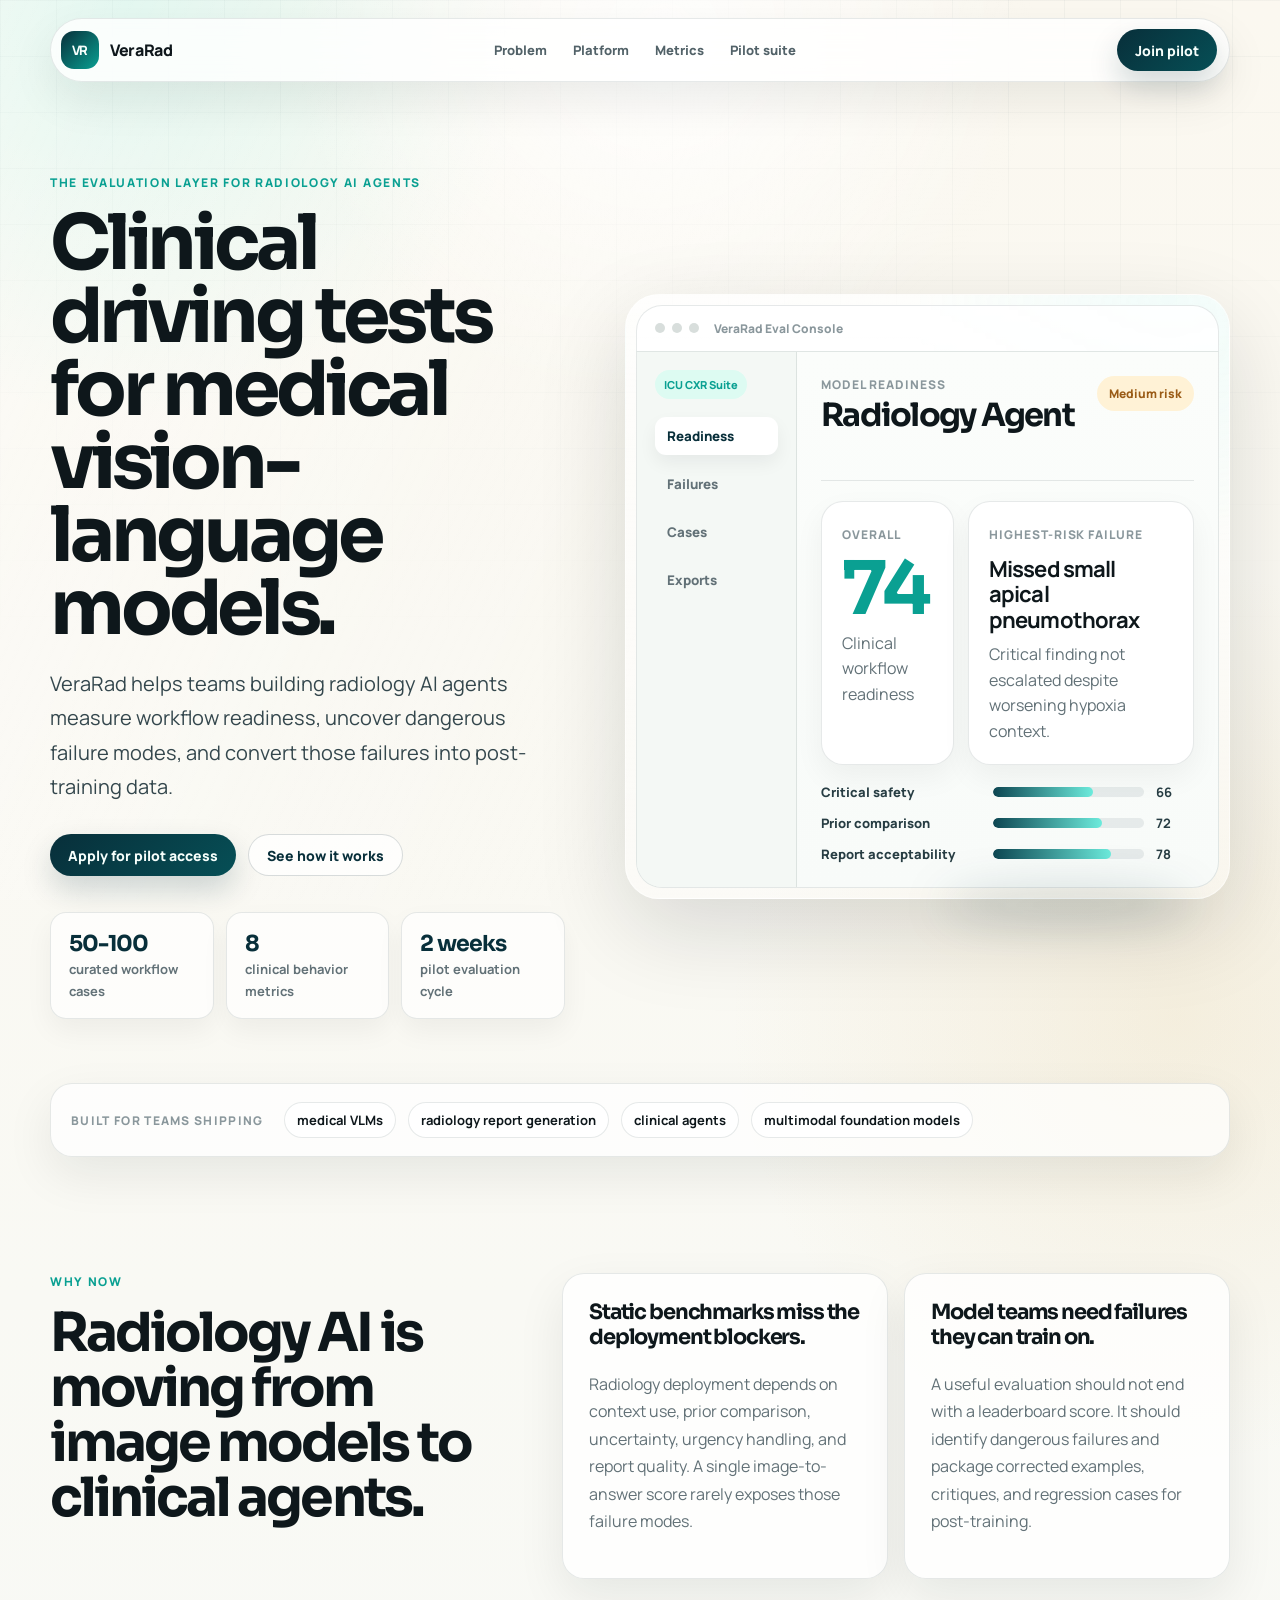
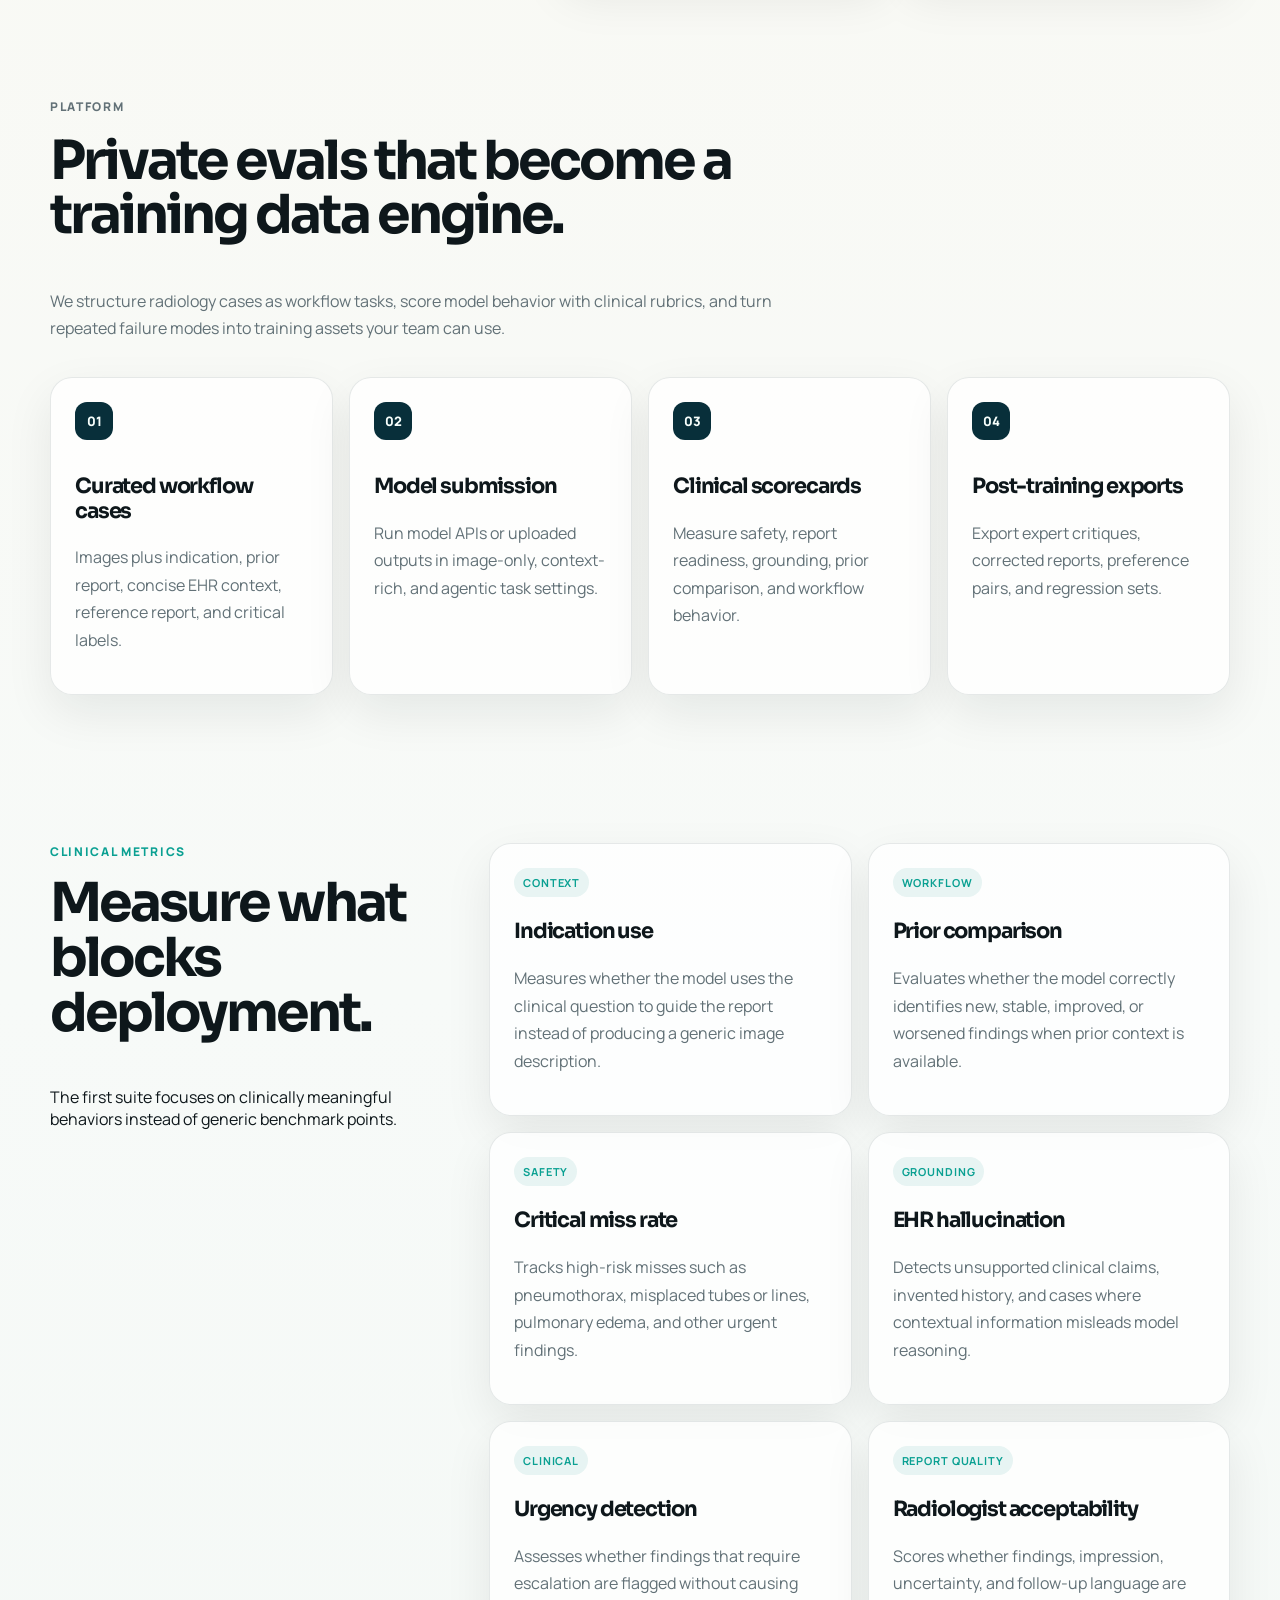
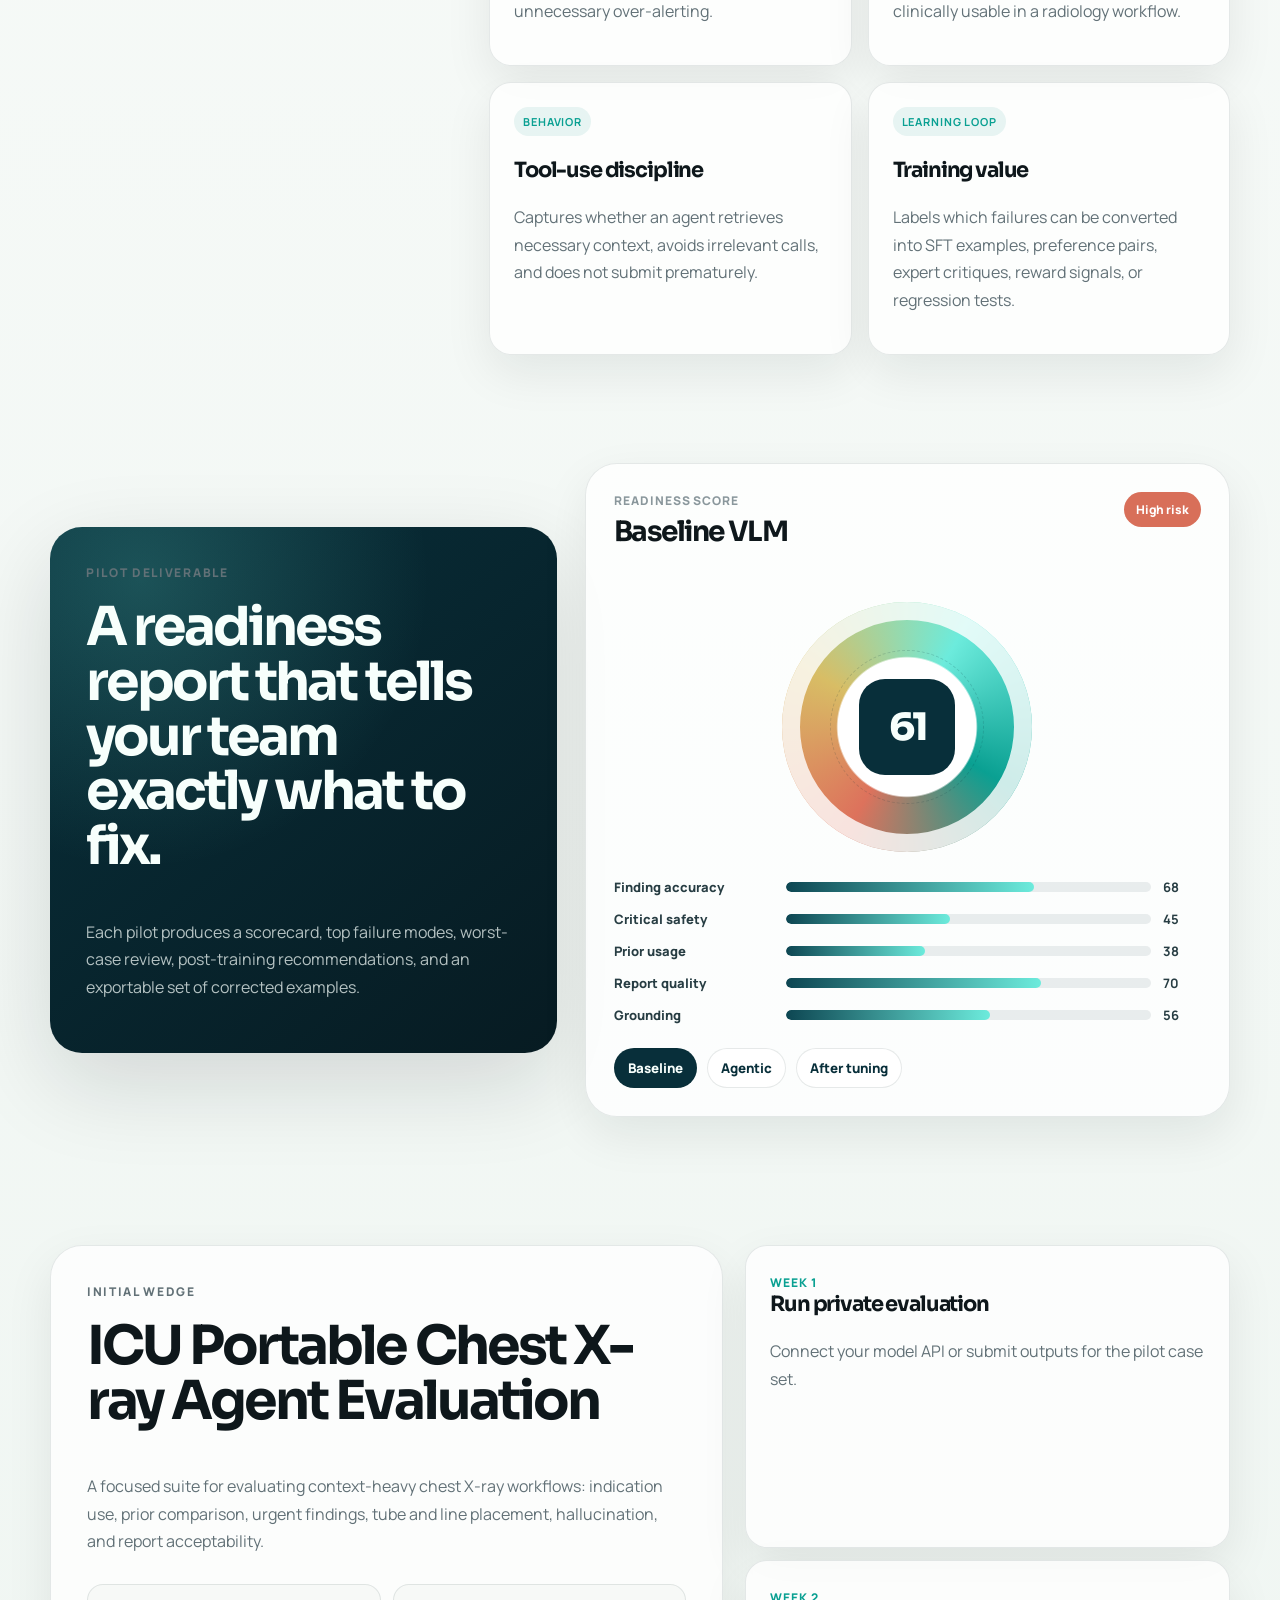
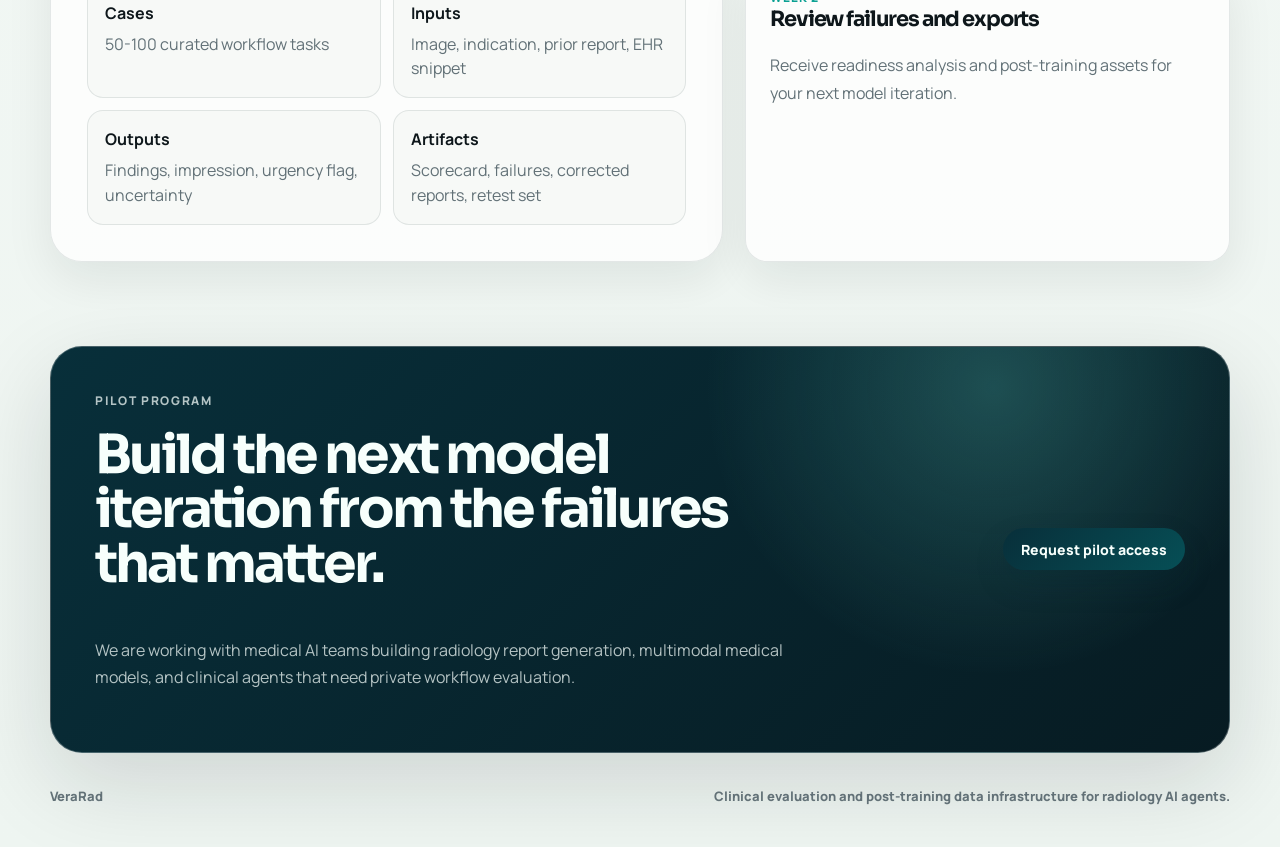
==== index.html @ d8fa2d4f "Launch VeraRad homepage" ====
<!doctype html>
<html lang="en">
  <head>
    <meta charset="UTF-8" />
    <meta name="viewport" content="width=device-width, initial-scale=1.0" />
    <title>VeraRad | The Evaluation Layer for Radiology AI Agents</title>
    <meta
      name="description"
      content="VeraRad builds clinical workflow evaluations and post-training data exports for radiology AI agents and medical multimodal model teams."
    />
    <link rel="preconnect" href="https://fonts.googleapis.com" />
    <link rel="preconnect" href="https://fonts.gstatic.com" crossorigin />
    <link
      href="https://fonts.googleapis.com/css2?family=Manrope:wght@400;500;600;700;800&family=Sora:wght@500;600;700;800&display=swap"
      rel="stylesheet"
    />
    <link rel="stylesheet" href="styles.css" />
  </head>
  <body>
    <div class="page-glow" aria-hidden="true"></div>

    <header class="nav">
      <a class="brand" href="#top" aria-label="VeraRad home">
        <span class="brand-mark">VR</span>
        <span>VeraRad</span>
      </a>
      <nav class="nav-links" aria-label="Primary navigation">
        <a href="#problem">Problem</a>
        <a href="#platform">Platform</a>
        <a href="#metrics">Metrics</a>
        <a href="#suite">Pilot suite</a>
      </nav>
      <a class="nav-cta" href="#contact">Join pilot</a>
    </header>

    <main id="top">
      <section class="hero section-shell">
        <div class="hero-copy">
          <p class="eyebrow">The evaluation layer for radiology AI agents</p>
          <h1>Clinical driving tests for medical vision-language models.</h1>
          <p class="hero-subtitle">
            VeraRad helps teams building radiology AI agents measure workflow readiness, uncover dangerous failure
            modes, and convert those failures into post-training data.
          </p>
          <div class="hero-actions">
            <a class="button primary" href="#contact">Apply for pilot access</a>
            <a class="button secondary" href="#platform">See how it works</a>
          </div>
          <div class="hero-proof" aria-label="Product proof points">
            <div>
              <strong>50-100</strong>
              <span>curated workflow cases</span>
            </div>
            <div>
              <strong>8</strong>
              <span>clinical behavior metrics</span>
            </div>
            <div>
              <strong>2 weeks</strong>
              <span>pilot evaluation cycle</span>
            </div>
          </div>
        </div>

        <aside class="product-shell" aria-label="Product interface preview">
          <div class="window-bar">
            <span></span>
            <span></span>
            <span></span>
            <p>VeraRad Eval Console</p>
          </div>
          <div class="console-layout">
            <div class="console-sidebar">
              <span class="suite-badge">ICU CXR Suite</span>
              <button class="active">Readiness</button>
              <button>Failures</button>
              <button>Cases</button>
              <button>Exports</button>
            </div>
            <div class="console-main">
              <div class="console-header">
                <div>
                  <p>Model readiness</p>
              <h2>Radiology Agent</h2>
                </div>
                <span class="risk-pill">Medium risk</span>
              </div>
              <div class="readiness-grid">
                <div class="readiness-score">
                  <span>Overall</span>
                  <strong>74</strong>
                  <p>Clinical workflow readiness</p>
                </div>
                <div class="finding-card">
                  <span>Highest-risk failure</span>
                  <strong>Missed small apical pneumothorax</strong>
                  <p>Critical finding not escalated despite worsening hypoxia context.</p>
                </div>
              </div>
              <div class="metric-bars">
                <div>
                  <span>Critical safety</span>
                  <i style="--value: 66%"></i>
                  <strong>66</strong>
                </div>
                <div>
                  <span>Prior comparison</span>
                  <i style="--value: 72%"></i>
                  <strong>72</strong>
                </div>
                <div>
                  <span>Report acceptability</span>
                  <i style="--value: 78%"></i>
                  <strong>78</strong>
                </div>
              </div>
            </div>
          </div>
        </aside>
      </section>

      <section class="audience-strip section-shell" aria-label="Designed for">
        <span>Built for teams shipping</span>
        <strong>medical VLMs</strong>
        <strong>radiology report generation</strong>
        <strong>clinical agents</strong>
        <strong>multimodal foundation models</strong>
      </section>

      <section id="problem" class="section-shell problem-section">
        <div>
          <p class="eyebrow">Why now</p>
          <h2>Radiology AI is moving from image models to clinical agents.</h2>
        </div>
        <div class="problem-cards">
          <article>
            <h3>Static benchmarks miss the deployment blockers.</h3>
            <p>
              Radiology deployment depends on context use, prior comparison, uncertainty, urgency handling, and report
              quality. A single image-to-answer score rarely exposes those failure modes.
            </p>
          </article>
          <article>
            <h3>Model teams need failures they can train on.</h3>
            <p>
              A useful evaluation should not end with a leaderboard score. It should identify dangerous failures and
              package corrected examples, critiques, and regression cases for post-training.
            </p>
          </article>
        </div>
      </section>

      <section id="platform" class="section-shell platform-section">
        <div class="section-heading">
          <p class="eyebrow">Platform</p>
          <h2>Private evals that become a training data engine.</h2>
          <p>
            We structure radiology cases as workflow tasks, score model behavior with clinical rubrics, and turn
            repeated failure modes into training assets your team can use.
          </p>
        </div>
        <div class="workflow">
          <article>
            <span>01</span>
            <h3>Curated workflow cases</h3>
            <p>Images plus indication, prior report, concise EHR context, reference report, and critical labels.</p>
          </article>
          <article>
            <span>02</span>
            <h3>Model submission</h3>
            <p>Run model APIs or uploaded outputs in image-only, context-rich, and agentic task settings.</p>
          </article>
          <article>
            <span>03</span>
            <h3>Clinical scorecards</h3>
            <p>Measure safety, report readiness, grounding, prior comparison, and workflow behavior.</p>
          </article>
          <article>
            <span>04</span>
            <h3>Post-training exports</h3>
            <p>Export expert critiques, corrected reports, preference pairs, and regression sets.</p>
          </article>
        </div>
      </section>

      <section id="metrics" class="section-shell metrics-section">
        <div class="metrics-intro">
          <p class="eyebrow">Clinical metrics</p>
          <h2>Measure what blocks deployment.</h2>
          <p>
            The first suite focuses on clinically meaningful behaviors instead of generic benchmark points.
          </p>
        </div>
        <div class="metric-board" id="metricBoard"></div>
      </section>

      <section class="section-shell report-section">
        <div class="report-copy">
          <p class="eyebrow">Pilot deliverable</p>
          <h2>A readiness report that tells your team exactly what to fix.</h2>
          <p>
            Each pilot produces a scorecard, top failure modes, worst-case review, post-training recommendations, and
            an exportable set of corrected examples.
          </p>
        </div>
        <div class="scorecard">
          <div class="scorecard-header">
            <div>
              <p>Readiness Score</p>
              <h3 id="modelName">Baseline VLM</h3>
            </div>
            <span id="riskBadge">High risk</span>
          </div>
          <div class="score-orb">
            <div id="radarCore">61</div>
          </div>
          <div class="bar-list" id="scoreBars"></div>
          <div class="switcher" aria-label="Select scorecard">
            <button class="model-tab active" data-model="baseline">Baseline</button>
            <button class="model-tab" data-model="agent">Agentic</button>
            <button class="model-tab" data-model="after">After tuning</button>
          </div>
        </div>
      </section>

      <section id="suite" class="section-shell suite-section">
        <div class="suite-card">
          <p class="eyebrow">Initial wedge</p>
          <h2>ICU Portable Chest X-ray Agent Evaluation</h2>
          <p>
            A focused suite for evaluating context-heavy chest X-ray workflows: indication use, prior comparison,
            urgent findings, tube and line placement, hallucination, and report acceptability.
          </p>
          <div class="suite-grid">
            <div>
              <strong>Cases</strong>
              <span>50-100 curated workflow tasks</span>
            </div>
            <div>
              <strong>Inputs</strong>
              <span>Image, indication, prior report, EHR snippet</span>
            </div>
            <div>
              <strong>Outputs</strong>
              <span>Findings, impression, urgency flag, uncertainty</span>
            </div>
            <div>
              <strong>Artifacts</strong>
              <span>Scorecard, failures, corrected reports, retest set</span>
            </div>
          </div>
        </div>
        <div class="timeline-card">
          <article>
            <span>Week 1</span>
            <h3>Run private evaluation</h3>
            <p>Connect your model API or submit outputs for the pilot case set.</p>
          </article>
          <article>
            <span>Week 2</span>
            <h3>Review failures and exports</h3>
            <p>Receive readiness analysis and post-training assets for your next model iteration.</p>
          </article>
        </div>
      </section>

      <section id="contact" class="section-shell cta-section">
        <div>
          <p class="eyebrow">Pilot program</p>
          <h2>Build the next model iteration from the failures that matter.</h2>
          <p>
            We are working with medical AI teams building radiology report generation, multimodal medical models, and
            clinical agents that need private workflow evaluation.
          </p>
        </div>
        <a class="button primary" href="mailto:hello@verarad.ai">Request pilot access</a>
      </section>
    </main>

    <footer class="footer">
      <span>VeraRad</span>
      <span>Clinical evaluation and post-training data infrastructure for radiology AI agents.</span>
    </footer>

    <script src="app.js"></script>
  </body>
</html>
---- styles.css ----
:root {
  --ink: #0e171b;
  --muted: #627177;
  --subtle: #8a979c;
  --surface: #ffffff;
  --surface-soft: #f7f9f7;
  --cream: #fbf8f0;
  --line: rgba(17, 38, 45, 0.1);
  --line-strong: rgba(17, 38, 45, 0.16);
  --navy: #082f3a;
  --navy-2: #0d4652;
  --teal: #0aa092;
  --cyan: #6cebdc;
  --mint: #ddfbf2;
  --gold: #d8bd65;
  --red: #dd725c;
  --shadow-soft: 0 18px 48px rgba(14, 23, 27, 0.08);
  --shadow-lift: 0 30px 90px rgba(14, 23, 27, 0.14);
  --radius-xl: 32px;
  --radius-lg: 22px;
  --radius-md: 16px;
  --heading: "Sora", sans-serif;
  --body: "Manrope", sans-serif;
}

* {
  box-sizing: border-box;
}

html {
  scroll-behavior: smooth;
}

body {
  margin: 0;
  color: var(--ink);
  font-family: var(--body);
  background:
    radial-gradient(circle at 10% 0%, rgba(108, 235, 220, 0.24), transparent 26rem),
    radial-gradient(circle at 92% 18%, rgba(217, 182, 108, 0.16), transparent 28rem),
    linear-gradient(180deg, #fbf8f0 0%, #f7faf8 46%, #eef5f1 100%);
}

body::before {
  position: fixed;
  inset: 0;
  z-index: -2;
  content: "";
  background:
    linear-gradient(rgba(8, 47, 58, 0.035) 1px, transparent 1px),
    linear-gradient(90deg, rgba(8, 47, 58, 0.035) 1px, transparent 1px);
  background-size: 56px 56px;
  mask-image: linear-gradient(to bottom, #000, transparent 74%);
}

.page-glow {
  position: fixed;
  inset: 0;
  z-index: -1;
  pointer-events: none;
  background:
    radial-gradient(circle at 52% 4%, rgba(255, 255, 255, 0.85), transparent 23rem),
    linear-gradient(115deg, rgba(255, 255, 255, 0.34), transparent 60%);
}

a {
  color: inherit;
  text-decoration: none;
}

button,
a {
  -webkit-tap-highlight-color: transparent;
}

.section-shell {
  width: min(1180px, calc(100% - 40px));
  margin: 0 auto;
}

.nav {
  position: sticky;
  top: 18px;
  z-index: 20;
  display: flex;
  align-items: center;
  justify-content: space-between;
  width: min(1180px, calc(100% - 40px));
  margin: 18px auto 0;
  padding: 10px 12px 10px 10px;
  border: 1px solid var(--line);
  border-radius: 999px;
  background: rgba(255, 255, 255, 0.78);
  box-shadow: 0 18px 45px rgba(14, 23, 27, 0.08);
  backdrop-filter: blur(18px);
}

.brand {
  display: inline-flex;
  gap: 11px;
  align-items: center;
  font-weight: 850;
  letter-spacing: -0.02em;
}

.brand-mark {
  display: grid;
  width: 38px;
  height: 38px;
  color: #f7fffc;
  place-items: center;
  border-radius: 13px;
  background: linear-gradient(135deg, var(--navy), var(--teal));
  font-size: 13px;
  font-weight: 900;
}

.nav-links {
  display: flex;
  gap: 26px;
  color: #526268;
  font-size: 13px;
  font-weight: 800;
}

.nav-links a {
  transition: color 180ms ease;
}

.nav-links a:hover {
  color: var(--navy);
}

.nav-cta,
.button {
  display: inline-flex;
  align-items: center;
  justify-content: center;
  min-height: 42px;
  padding: 0 18px;
  border-radius: 999px;
  font-size: 14px;
  font-weight: 850;
  transition:
    transform 180ms ease,
    box-shadow 180ms ease,
    border-color 180ms ease,
    background 180ms ease;
}

.nav-cta,
.button.primary {
  color: #f7fffc;
  background: linear-gradient(135deg, var(--navy), #064f56);
  box-shadow: 0 14px 30px rgba(8, 47, 58, 0.18);
}

.button.secondary {
  color: var(--navy);
  border: 1px solid var(--line-strong);
  background: rgba(255, 255, 255, 0.74);
}

.nav-cta:hover,
.button:hover {
  transform: translateY(-2px);
}

.hero {
  display: grid;
  grid-template-columns: minmax(0, 0.92fr) minmax(420px, 1.08fr);
  gap: 60px;
  align-items: center;
  min-height: calc(100vh - 88px);
  padding: 92px 0 64px;
}

.eyebrow {
  margin: 0 0 16px;
  color: var(--teal);
  font-size: 12px;
  font-weight: 900;
  letter-spacing: 0.14em;
  text-transform: uppercase;
}

h1,
h2,
h3,
p {
  margin-top: 0;
}

h1,
h2,
h3 {
  color: var(--ink);
  font-family: var(--heading);
  letter-spacing: -0.055em;
}

h1 {
  max-width: 790px;
  margin-bottom: 22px;
  font-size: clamp(46px, 6vw, 76px);
  line-height: 0.96;
}

h2 {
  font-size: clamp(34px, 4.2vw, 56px);
  line-height: 1.02;
}

h3 {
  font-size: 21px;
  line-height: 1.18;
}

.hero-subtitle {
  max-width: 670px;
  margin-bottom: 0;
  color: #34474d;
  font-size: clamp(17px, 1.6vw, 20px);
  line-height: 1.72;
}

.hero-actions {
  display: flex;
  flex-wrap: wrap;
  gap: 12px;
  margin-top: 30px;
}

.hero-proof {
  display: grid;
  grid-template-columns: repeat(3, 1fr);
  gap: 12px;
  max-width: 670px;
  margin-top: 36px;
}

.hero-proof div {
  padding: 17px 18px;
  border: 1px solid var(--line);
  border-radius: var(--radius-md);
  background: rgba(255, 255, 255, 0.68);
  box-shadow: 0 12px 28px rgba(14, 23, 27, 0.05);
}

.hero-proof strong {
  display: block;
  color: var(--navy);
  font-family: var(--heading);
  font-size: 22px;
  letter-spacing: -0.05em;
}

.hero-proof span {
  color: var(--muted);
  font-size: 13px;
  font-weight: 700;
}

.product-shell {
  position: relative;
  padding: 10px;
  border: 1px solid rgba(255, 255, 255, 0.5);
  border-radius: 34px;
  background:
    linear-gradient(180deg, rgba(255, 255, 255, 0.76), rgba(255, 255, 255, 0.36)),
    radial-gradient(circle at 90% 0%, rgba(108, 235, 220, 0.36), transparent 16rem);
  box-shadow: var(--shadow-lift);
}

.product-shell::after {
  position: absolute;
  right: 36px;
  bottom: -24px;
  width: 42%;
  height: 34px;
  content: "";
  border-radius: 50%;
  background: rgba(8, 47, 58, 0.16);
  filter: blur(22px);
}

.window-bar {
  display: flex;
  gap: 7px;
  align-items: center;
  height: 46px;
  padding: 0 18px;
  color: var(--subtle);
  border: 1px solid var(--line);
  border-bottom: 0;
  border-radius: 26px 26px 0 0;
  background: rgba(255, 255, 255, 0.86);
  font-size: 12px;
  font-weight: 800;
}

.window-bar span {
  width: 10px;
  height: 10px;
  border-radius: 50%;
  background: #d8dedc;
}

.window-bar p {
  margin: 0 0 0 8px;
}

.console-layout {
  display: grid;
  grid-template-columns: 160px 1fr;
  gap: 0;
  min-height: 520px;
  overflow: hidden;
  border: 1px solid var(--line);
  border-radius: 0 0 26px 26px;
  background:
    linear-gradient(180deg, #fbfdfb, #f8fbf9),
    #fbfdfb;
}

.console-sidebar {
  display: flex;
  flex-direction: column;
  gap: 10px;
  padding: 18px;
  border-right: 1px solid var(--line);
  background: #f4f8f5;
}

.suite-badge {
  display: inline-flex;
  width: fit-content;
  margin-bottom: 8px;
  padding: 7px 9px;
  color: var(--teal);
  border-radius: 999px;
  background: var(--mint);
  font-size: 11px;
  font-weight: 900;
}

.console-sidebar button {
  min-height: 38px;
  padding: 0 12px;
  color: var(--muted);
  cursor: default;
  text-align: left;
  border: 0;
  border-radius: 11px;
  background: transparent;
  font-family: var(--body);
  font-weight: 850;
}

.console-sidebar button.active {
  color: var(--navy);
  background: #ffffff;
  box-shadow: 0 8px 18px rgba(14, 23, 27, 0.06);
}

.console-main {
  padding: 24px;
}

.console-header {
  display: flex;
  align-items: flex-start;
  justify-content: space-between;
  gap: 18px;
  padding-bottom: 22px;
  border-bottom: 1px solid var(--line);
}

.console-header p,
.scorecard-header p {
  margin: 0 0 6px;
  color: var(--subtle);
  font-size: 12px;
  font-weight: 900;
  letter-spacing: 0.08em;
  text-transform: uppercase;
}

.console-header h2 {
  font-size: 32px;
}

.risk-pill,
.scorecard-header span {
  padding: 9px 12px;
  color: #9a5b16;
  border-radius: 999px;
  background: #fff2d6;
  font-size: 12px;
  font-weight: 900;
}

.readiness-grid {
  display: grid;
  grid-template-columns: 0.74fr 1.26fr;
  gap: 14px;
  margin-top: 20px;
}

.readiness-score,
.finding-card {
  padding: 20px;
  border: 1px solid var(--line);
  border-radius: var(--radius-lg);
  background: #ffffff;
  box-shadow: 0 12px 30px rgba(14, 23, 27, 0.05);
}

.readiness-score span,
.finding-card span {
  color: var(--subtle);
  font-size: 12px;
  font-weight: 900;
  letter-spacing: 0.08em;
  text-transform: uppercase;
}

.readiness-score strong {
  display: block;
  margin: 12px 0 8px;
  color: var(--teal);
  font-family: var(--heading);
  font-size: 74px;
  line-height: 0.9;
  letter-spacing: -0.07em;
}

.readiness-score p,
.finding-card p {
  margin-bottom: 0;
  color: var(--muted);
  line-height: 1.6;
}

.finding-card strong {
  display: block;
  margin: 13px 0 9px;
  font-size: 22px;
  line-height: 1.15;
  letter-spacing: -0.04em;
}

.metric-bars {
  display: grid;
  gap: 13px;
  margin-top: 18px;
}

.metric-bars div,
.score-row {
  display: grid;
  grid-template-columns: 160px 1fr 38px;
  gap: 12px;
  align-items: center;
  color: #273d43;
  font-size: 13px;
  font-weight: 850;
}

.metric-bars i,
.bar-track {
  position: relative;
  height: 10px;
  overflow: hidden;
  border-radius: 999px;
  background: rgba(8, 47, 58, 0.08);
}

.metric-bars i::before,
.bar-fill {
  display: block;
  width: var(--value);
  height: 100%;
  content: "";
  border-radius: inherit;
  background: linear-gradient(90deg, var(--navy-2), var(--cyan));
}

.audience-strip {
  display: flex;
  flex-wrap: wrap;
  gap: 12px;
  align-items: center;
  padding: 18px 20px;
  border: 1px solid var(--line);
  border-radius: var(--radius-lg);
  background: rgba(255, 255, 255, 0.7);
  box-shadow: var(--shadow-soft);
}

.audience-strip span {
  margin-right: 8px;
  color: var(--subtle);
  font-size: 12px;
  font-weight: 900;
  letter-spacing: 0.11em;
  text-transform: uppercase;
}

.audience-strip strong {
  padding: 8px 12px;
  border: 1px solid var(--line);
  border-radius: 999px;
  background: #ffffff;
  font-size: 13px;
}

.problem-section {
  display: grid;
  grid-template-columns: 0.82fr 1.18fr;
  gap: 48px;
  padding: 116px 0 72px;
}

.problem-cards,
.workflow,
.metric-board {
  display: grid;
  gap: 16px;
}

.problem-cards {
  grid-template-columns: repeat(2, 1fr);
}

.problem-cards article,
.workflow article,
.metric-card,
.scorecard,
.suite-card,
.timeline-card article {
  border: 1px solid var(--line);
  background: rgba(255, 255, 255, 0.76);
  box-shadow: var(--shadow-soft);
}

.problem-cards article {
  min-height: 260px;
  padding: 26px;
  border-radius: var(--radius-lg);
}

.problem-cards p,
.workflow p,
.metric-card p,
.report-copy p,
.suite-card p,
.timeline-card p,
.cta-section p,
.section-heading p {
  color: var(--muted);
  line-height: 1.72;
}

.platform-section {
  padding: 46px 0 42px;
}

.section-heading {
  max-width: 790px;
  margin-bottom: 34px;
}

.workflow {
  grid-template-columns: repeat(4, 1fr);
}

.workflow article {
  min-height: 268px;
  padding: 24px;
  border-radius: var(--radius-lg);
}

.workflow span {
  display: inline-flex;
  width: 38px;
  height: 38px;
  align-items: center;
  justify-content: center;
  margin-bottom: 34px;
  color: #f7fffc;
  border-radius: 12px;
  background: var(--navy);
  font-size: 13px;
  font-weight: 900;
}

.metrics-section {
  display: grid;
  grid-template-columns: 0.7fr 1.3fr;
  gap: 40px;
  align-items: start;
  padding: 106px 0 56px;
}

.metrics-intro {
  position: sticky;
  top: 120px;
}

.metric-board {
  grid-template-columns: repeat(2, 1fr);
}

.metric-card {
  min-height: 208px;
  padding: 24px;
  border-radius: var(--radius-lg);
}

.metric-card strong {
  display: inline-flex;
  margin-bottom: 22px;
  padding: 7px 9px;
  color: var(--teal);
  border-radius: 999px;
  background: rgba(14, 140, 134, 0.09);
  font-size: 11px;
  letter-spacing: 0.08em;
  text-transform: uppercase;
}

.report-section {
  display: grid;
  grid-template-columns: 0.88fr 1.12fr;
  gap: 28px;
  align-items: center;
  padding: 52px 0 88px;
}

.report-copy {
  padding: 36px;
  color: #f7fffc;
  border-radius: var(--radius-xl);
  background:
    radial-gradient(circle at 18% 10%, rgba(108, 235, 220, 0.2), transparent 18rem),
    linear-gradient(140deg, var(--navy), #071b22);
  box-shadow: var(--shadow-lift);
}

.report-copy h2 {
  color: #f7fffc;
}

.report-copy p:not(.eyebrow) {
  color: rgba(247, 255, 252, 0.72);
}

.scorecard {
  padding: 28px;
  border-radius: var(--radius-xl);
}

.scorecard-header {
  display: flex;
  align-items: flex-start;
  justify-content: space-between;
  gap: 18px;
}

.scorecard-header h3 {
  font-size: 28px;
}

.scorecard-header span {
  color: #fff;
  background: var(--red);
}

.score-orb {
  position: relative;
  display: grid;
  width: min(250px, 64vw);
  height: min(250px, 64vw);
  margin: 26px auto;
  place-items: center;
  border-radius: 50%;
  background:
    radial-gradient(circle, #ffffff 0 39%, transparent 40%),
    conic-gradient(from 210deg, var(--red), var(--gold), var(--cyan), var(--teal), var(--red));
  box-shadow: inset 0 0 0 18px rgba(255, 255, 255, 0.8);
}

.score-orb::before,
.score-orb::after {
  position: absolute;
  content: "";
  border: 1px dashed rgba(8, 47, 58, 0.16);
  border-radius: 50%;
}

.score-orb::before {
  inset: 48px;
}

.score-orb::after {
  inset: 82px;
}

.score-orb div {
  position: relative;
  z-index: 1;
  display: grid;
  width: 96px;
  height: 96px;
  color: #f7fffc;
  place-items: center;
  border-radius: 26px;
  background: var(--navy);
  font-family: var(--heading);
  font-size: 38px;
  font-weight: 800;
  letter-spacing: -0.06em;
}

.bar-list {
  display: grid;
  gap: 14px;
}

.bar-fill {
  width: var(--bar);
  background: linear-gradient(90deg, var(--navy-2), var(--cyan));
}

.switcher {
  display: flex;
  flex-wrap: wrap;
  gap: 10px;
  margin-top: 24px;
}

.model-tab {
  min-height: 40px;
  padding: 0 13px;
  color: var(--navy);
  cursor: pointer;
  border: 1px solid var(--line);
  border-radius: 999px;
  background: #ffffff;
  font-family: var(--body);
  font-weight: 850;
}

.model-tab.active {
  color: #f7fffc;
  background: var(--navy);
}

.suite-section {
  display: grid;
  grid-template-columns: 1fr 0.72fr;
  gap: 22px;
  padding: 40px 0 84px;
}

.suite-card {
  padding: 36px;
  border-radius: var(--radius-xl);
}

.suite-grid {
  display: grid;
  grid-template-columns: repeat(2, 1fr);
  gap: 12px;
  margin-top: 28px;
}

.suite-grid div {
  padding: 17px;
  border: 1px solid var(--line);
  border-radius: var(--radius-md);
  background: var(--surface-soft);
}

.suite-grid strong {
  display: block;
  margin-bottom: 8px;
}

.suite-grid span {
  color: var(--muted);
  line-height: 1.52;
}

.timeline-card {
  display: grid;
  gap: 12px;
}

.timeline-card article {
  padding: 24px;
  border-radius: var(--radius-lg);
}

.timeline-card span {
  color: var(--teal);
  font-size: 12px;
  font-weight: 900;
  letter-spacing: 0.08em;
  text-transform: uppercase;
}

.cta-section {
  display: flex;
  gap: 30px;
  align-items: center;
  justify-content: space-between;
  padding: 44px;
  border: 1px solid rgba(255, 255, 255, 0.26);
  border-radius: var(--radius-xl);
  background:
    radial-gradient(circle at 80% 10%, rgba(108, 235, 220, 0.22), transparent 18rem),
    linear-gradient(135deg, var(--navy), #071b22);
  box-shadow: var(--shadow-lift);
}

.cta-section h2 {
  max-width: 720px;
  color: #f7fffc;
}

.cta-section p {
  max-width: 720px;
  color: rgba(247, 255, 252, 0.72);
}

.footer {
  display: flex;
  justify-content: space-between;
  width: min(1180px, calc(100% - 40px));
  margin: 0 auto;
  padding: 34px 0 42px;
  color: var(--muted);
  font-size: 13px;
  font-weight: 800;
}

@media (max-width: 1040px) {
  .hero,
  .problem-section,
  .metrics-section,
  .report-section,
  .suite-section,
  .cta-section {
    grid-template-columns: 1fr;
  }

  .hero {
    min-height: auto;
  }

  .metrics-intro {
    position: static;
  }

  .workflow {
    grid-template-columns: repeat(2, 1fr);
  }

  .product-shell {
    max-width: 760px;
  }
}

@media (max-width: 760px) {
  .section-shell,
  .nav,
  .footer {
    width: min(100% - 24px, 1180px);
  }

  .nav-links {
    display: none;
  }

  .brand span:last-child {
    display: none;
  }

  .hero {
    padding-top: 58px;
  }

  h1 {
    font-size: clamp(42px, 12vw, 58px);
  }

  h2 {
    font-size: clamp(31px, 9vw, 44px);
  }

  .hero-proof,
  .problem-cards,
  .workflow,
  .metric-board,
  .suite-grid {
    grid-template-columns: 1fr;
  }

  .console-layout {
    grid-template-columns: 1fr;
  }

  .console-sidebar {
    display: none;
  }

  .readiness-grid {
    grid-template-columns: 1fr;
  }

  .metric-bars div,
  .score-row {
    grid-template-columns: 1fr;
    gap: 8px;
  }

  .report-copy,
  .suite-card,
  .scorecard,
  .cta-section {
    padding: 24px;
  }

  .cta-section {
    display: grid;
  }

  .footer {
    flex-direction: column;
    gap: 8px;
  }
}
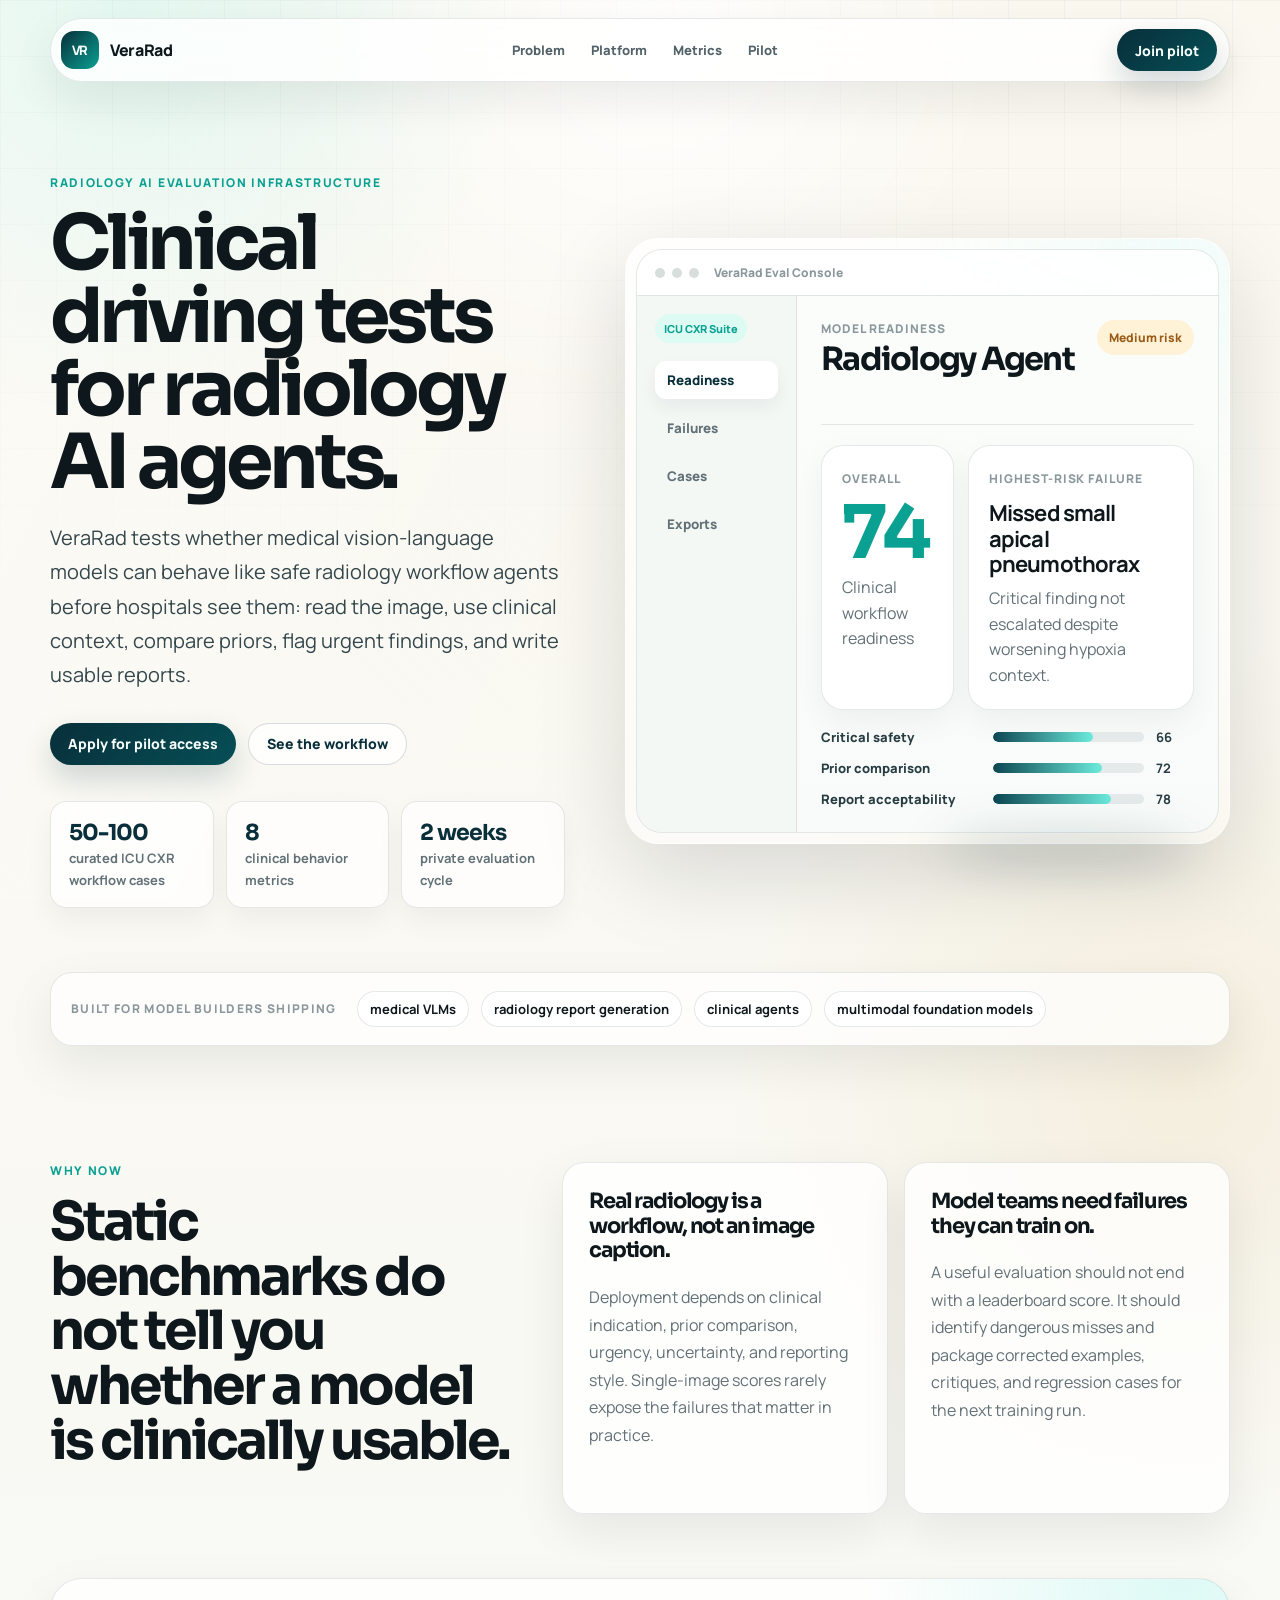
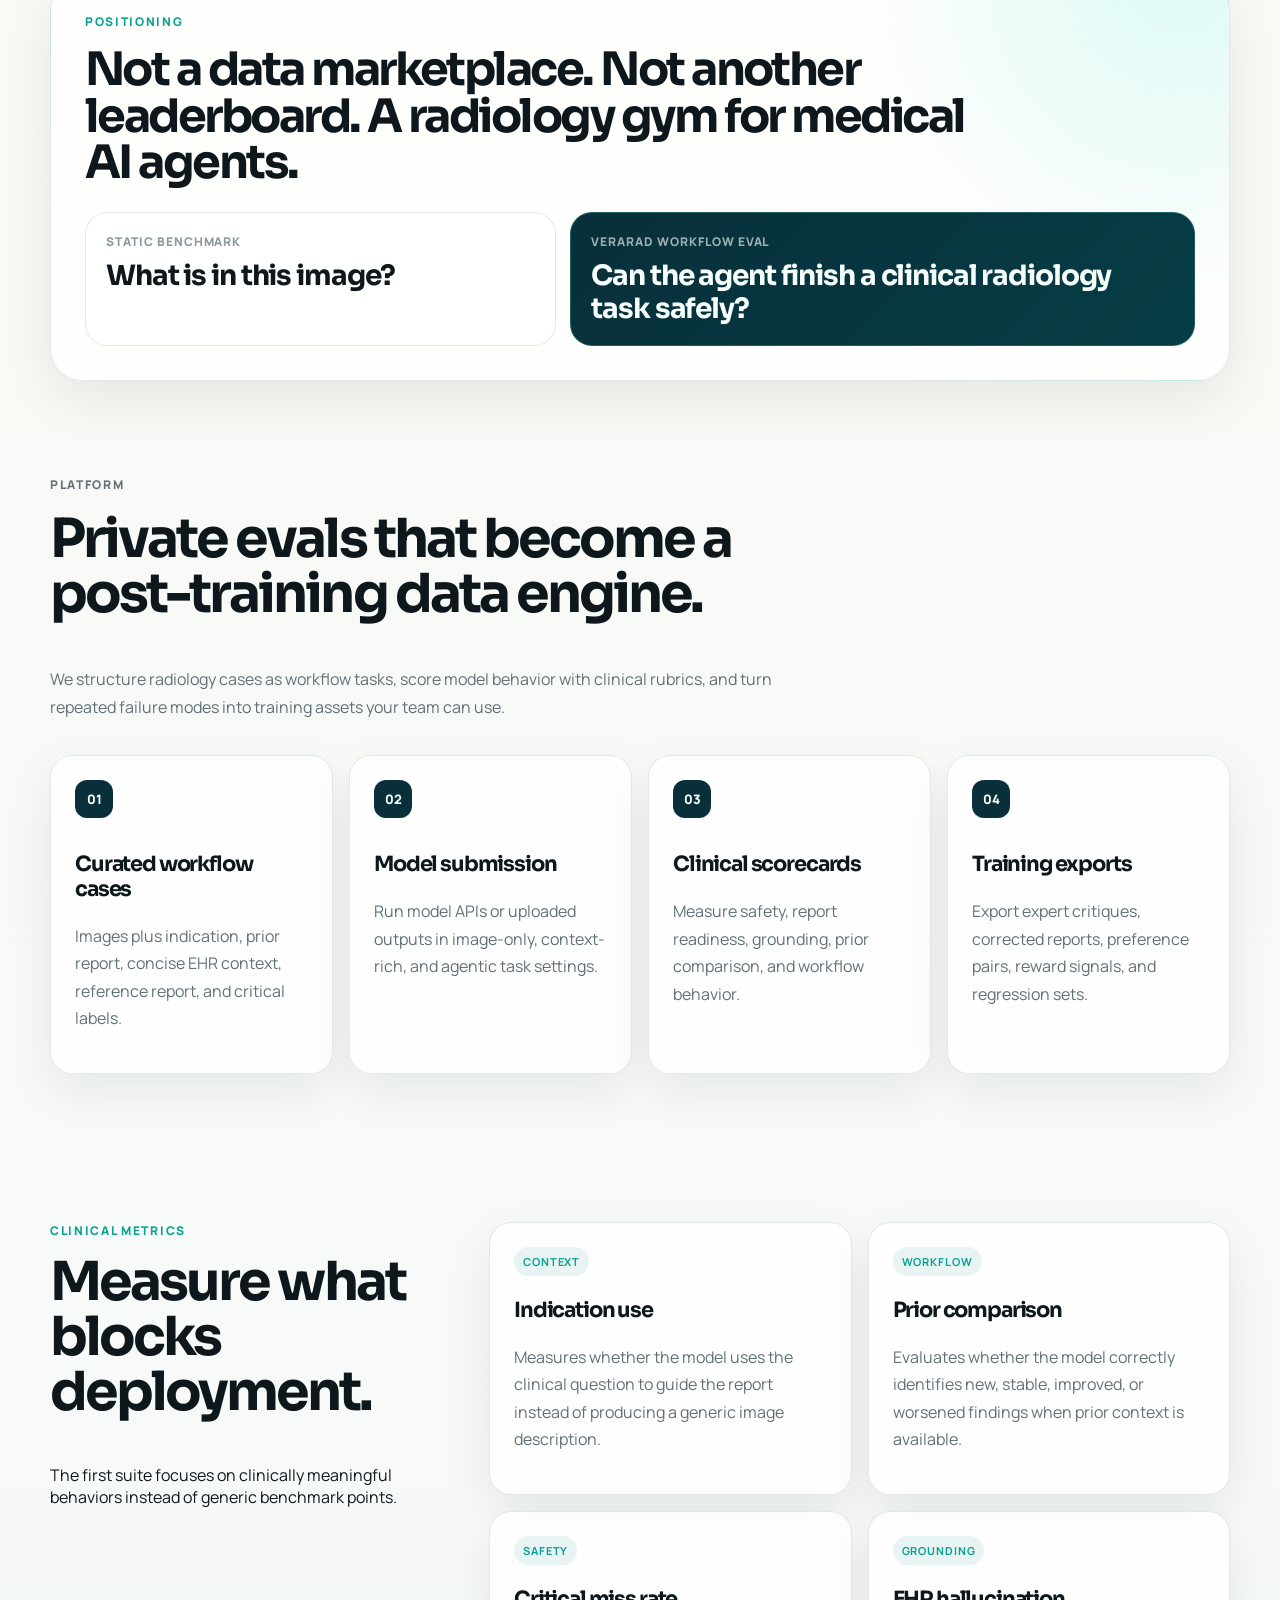
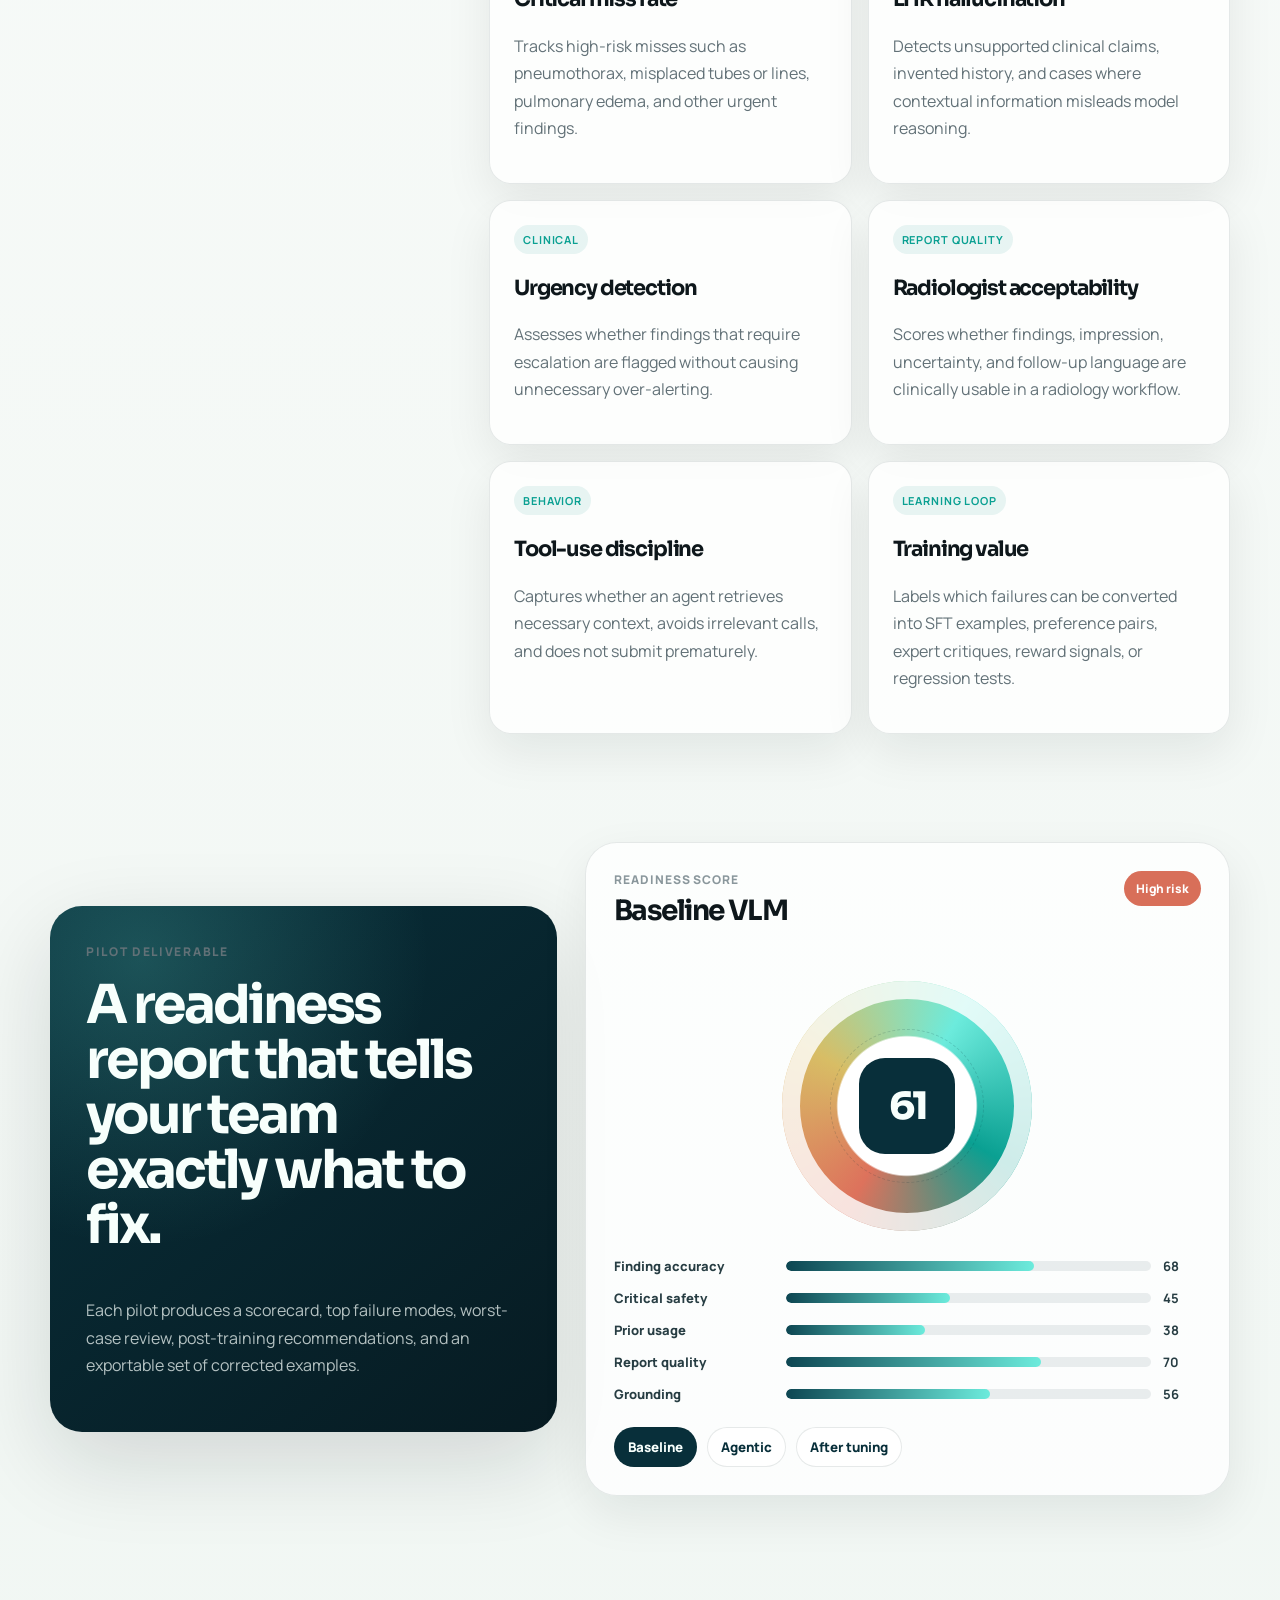
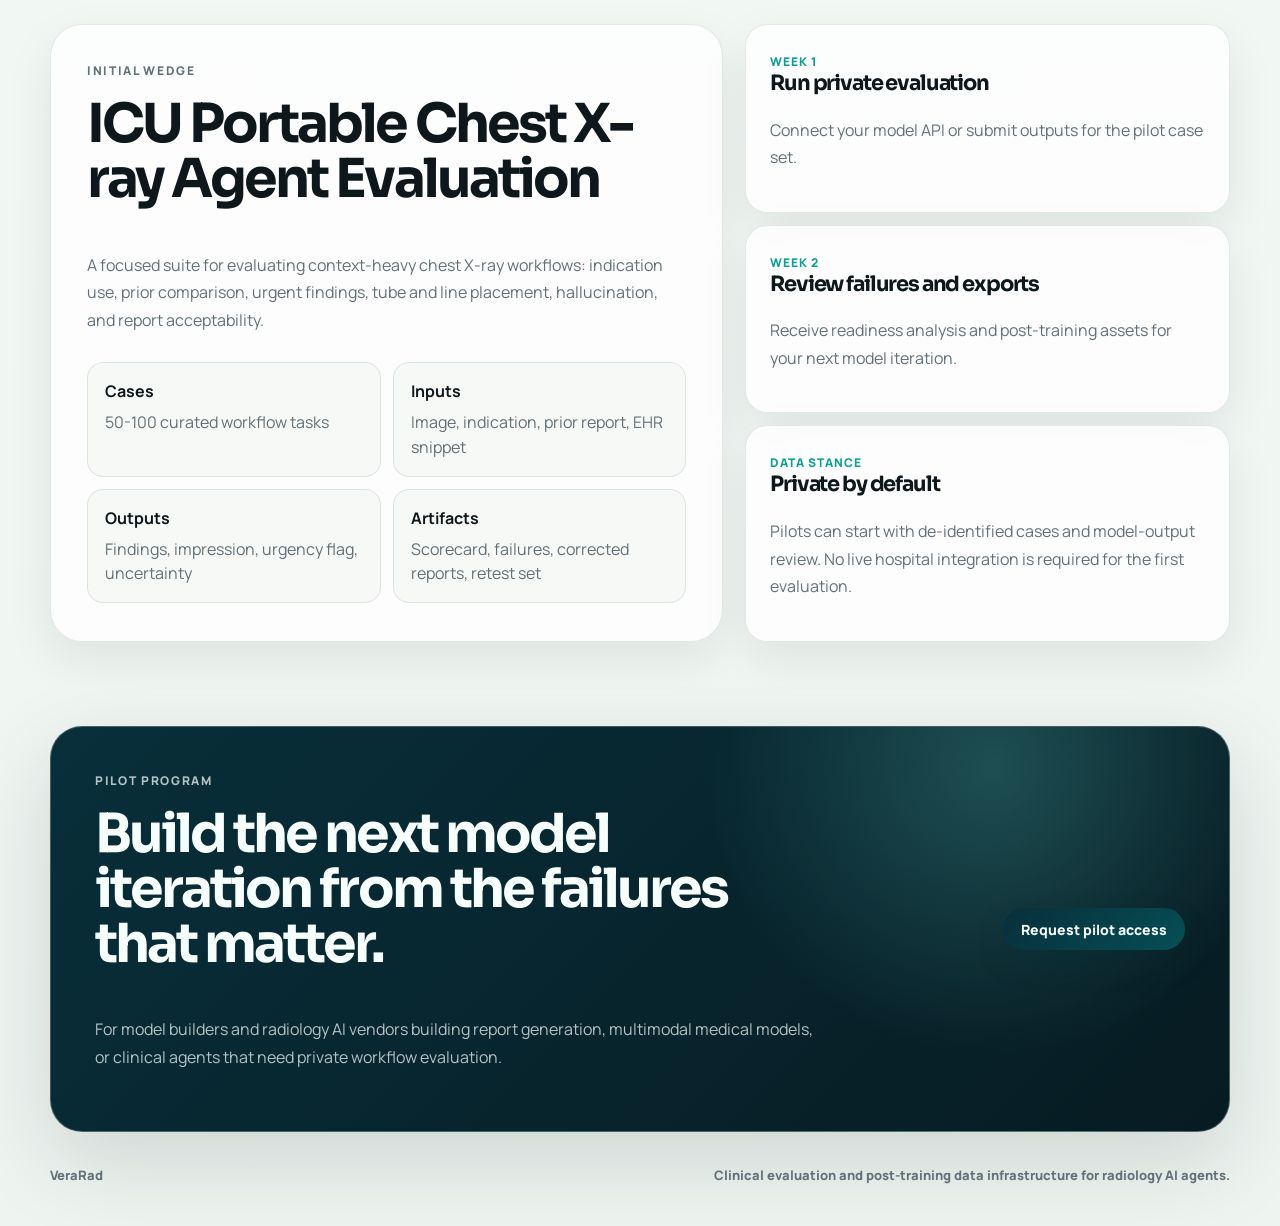
==== commit 0f50b36d: "Polish VeraRad landing page" ====
--- a/index.html
+++ b/index.html
@@ -3,11 +3,19 @@
   <head>
     <meta charset="UTF-8" />
     <meta name="viewport" content="width=device-width, initial-scale=1.0" />
-    <title>VeraRad | The Evaluation Layer for Radiology AI Agents</title>
+    <title>VeraRad | Clinical Driving Tests for Radiology AI Agents</title>
     <meta
       name="description"
-      content="VeraRad builds clinical workflow evaluations and post-training data exports for radiology AI agents and medical multimodal model teams."
+      content="VeraRad builds private radiology workflow evaluations and post-training data exports for medical VLM and radiology AI teams."
     />
+    <meta property="og:title" content="VeraRad | Clinical Driving Tests for Radiology AI Agents" />
+    <meta
+      property="og:description"
+      content="Evaluate whether medical multimodal models can work through radiology cases safely, use context, compare priors, and produce clinically usable reports."
+    />
+    <meta property="og:type" content="website" />
+    <meta property="og:url" content="https://aaronluo00.github.io/verarad/" />
+    <meta name="theme-color" content="#082f3a" />
     <link rel="preconnect" href="https://fonts.googleapis.com" />
     <link rel="preconnect" href="https://fonts.gstatic.com" crossorigin />
     <link
@@ -28,7 +36,7 @@
         <a href="#problem">Problem</a>
         <a href="#platform">Platform</a>
         <a href="#metrics">Metrics</a>
-        <a href="#suite">Pilot suite</a>
+        <a href="#pilot">Pilot</a>
       </nav>
       <a class="nav-cta" href="#contact">Join pilot</a>
     </header>
@@ -36,20 +44,21 @@
     <main id="top">
       <section class="hero section-shell">
         <div class="hero-copy">
-          <p class="eyebrow">The evaluation layer for radiology AI agents</p>
-          <h1>Clinical driving tests for medical vision-language models.</h1>
+          <p class="eyebrow">Radiology AI evaluation infrastructure</p>
+          <h1>Clinical driving tests for radiology AI agents.</h1>
           <p class="hero-subtitle">
-            VeraRad helps teams building radiology AI agents measure workflow readiness, uncover dangerous failure
-            modes, and convert those failures into post-training data.
+            VeraRad tests whether medical vision-language models can behave like safe radiology workflow agents before
+            hospitals see them: read the image, use clinical context, compare priors, flag urgent findings, and write
+            usable reports.
           </p>
           <div class="hero-actions">
             <a class="button primary" href="#contact">Apply for pilot access</a>
-            <a class="button secondary" href="#platform">See how it works</a>
-          </div>
-          <div class="hero-proof" aria-label="Product proof points">
+            <a class="button secondary" href="#platform">See the workflow</a>
+          </div>
+          <div class="hero-proof" aria-label="Pilot proof points">
             <div>
               <strong>50-100</strong>
-              <span>curated workflow cases</span>
+              <span>curated ICU CXR workflow cases</span>
             </div>
             <div>
               <strong>8</strong>
@@ -57,7 +66,7 @@
             </div>
             <div>
               <strong>2 weeks</strong>
-              <span>pilot evaluation cycle</span>
+              <span>private evaluation cycle</span>
             </div>
           </div>
         </div>
@@ -72,16 +81,16 @@
           <div class="console-layout">
             <div class="console-sidebar">
               <span class="suite-badge">ICU CXR Suite</span>
-              <button class="active">Readiness</button>
-              <button>Failures</button>
-              <button>Cases</button>
-              <button>Exports</button>
+              <button type="button" class="active">Readiness</button>
+              <button type="button">Failures</button>
+              <button type="button">Cases</button>
+              <button type="button">Exports</button>
             </div>
             <div class="console-main">
               <div class="console-header">
                 <div>
                   <p>Model readiness</p>
-              <h2>Radiology Agent</h2>
+                  <h2>Radiology Agent</h2>
                 </div>
                 <span class="risk-pill">Medium risk</span>
               </div>
@@ -120,7 +129,7 @@
       </section>
 
       <section class="audience-strip section-shell" aria-label="Designed for">
-        <span>Built for teams shipping</span>
+        <span>Built for model builders shipping</span>
         <strong>medical VLMs</strong>
         <strong>radiology report generation</strong>
         <strong>clinical agents</strong>
@@ -130,30 +139,47 @@
       <section id="problem" class="section-shell problem-section">
         <div>
           <p class="eyebrow">Why now</p>
-          <h2>Radiology AI is moving from image models to clinical agents.</h2>
+          <h2>Static benchmarks do not tell you whether a model is clinically usable.</h2>
         </div>
         <div class="problem-cards">
           <article>
-            <h3>Static benchmarks miss the deployment blockers.</h3>
+            <h3>Real radiology is a workflow, not an image caption.</h3>
             <p>
-              Radiology deployment depends on context use, prior comparison, uncertainty, urgency handling, and report
-              quality. A single image-to-answer score rarely exposes those failure modes.
+              Deployment depends on clinical indication, prior comparison, urgency, uncertainty, and reporting style.
+              Single-image scores rarely expose the failures that matter in practice.
             </p>
           </article>
           <article>
             <h3>Model teams need failures they can train on.</h3>
             <p>
-              A useful evaluation should not end with a leaderboard score. It should identify dangerous failures and
-              package corrected examples, critiques, and regression cases for post-training.
+              A useful evaluation should not end with a leaderboard score. It should identify dangerous misses and
+              package corrected examples, critiques, and regression cases for the next training run.
             </p>
           </article>
+        </div>
+      </section>
+
+      <section class="section-shell positioning-section" aria-label="Positioning">
+        <div class="positioning-card">
+          <p class="eyebrow">Positioning</p>
+          <h2>Not a data marketplace. Not another leaderboard. A radiology gym for medical AI agents.</h2>
+          <div class="contrast-grid">
+            <div>
+              <span>Static benchmark</span>
+              <strong>What is in this image?</strong>
+            </div>
+            <div>
+              <span>VeraRad workflow eval</span>
+              <strong>Can the agent finish a clinical radiology task safely?</strong>
+            </div>
+          </div>
         </div>
       </section>
 
       <section id="platform" class="section-shell platform-section">
         <div class="section-heading">
           <p class="eyebrow">Platform</p>
-          <h2>Private evals that become a training data engine.</h2>
+          <h2>Private evals that become a post-training data engine.</h2>
           <p>
             We structure radiology cases as workflow tasks, score model behavior with clinical rubrics, and turn
             repeated failure modes into training assets your team can use.
@@ -177,8 +203,8 @@
           </article>
           <article>
             <span>04</span>
-            <h3>Post-training exports</h3>
-            <p>Export expert critiques, corrected reports, preference pairs, and regression sets.</p>
+            <h3>Training exports</h3>
+            <p>Export expert critiques, corrected reports, preference pairs, reward signals, and regression sets.</p>
           </article>
         </div>
       </section>
@@ -187,9 +213,7 @@
         <div class="metrics-intro">
           <p class="eyebrow">Clinical metrics</p>
           <h2>Measure what blocks deployment.</h2>
-          <p>
-            The first suite focuses on clinically meaningful behaviors instead of generic benchmark points.
-          </p>
+          <p>The first suite focuses on clinically meaningful behaviors instead of generic benchmark points.</p>
         </div>
         <div class="metric-board" id="metricBoard"></div>
       </section>
@@ -212,18 +236,18 @@
             <span id="riskBadge">High risk</span>
           </div>
           <div class="score-orb">
-            <div id="radarCore">61</div>
+            <div id="radarCore" aria-live="polite">61</div>
           </div>
           <div class="bar-list" id="scoreBars"></div>
           <div class="switcher" aria-label="Select scorecard">
-            <button class="model-tab active" data-model="baseline">Baseline</button>
-            <button class="model-tab" data-model="agent">Agentic</button>
-            <button class="model-tab" data-model="after">After tuning</button>
-          </div>
-        </div>
-      </section>
-
-      <section id="suite" class="section-shell suite-section">
+            <button type="button" class="model-tab active" data-model="baseline" aria-pressed="true">Baseline</button>
+            <button type="button" class="model-tab" data-model="agent" aria-pressed="false">Agentic</button>
+            <button type="button" class="model-tab" data-model="after" aria-pressed="false">After tuning</button>
+          </div>
+        </div>
+      </section>
+
+      <section id="pilot" class="section-shell suite-section">
         <div class="suite-card">
           <p class="eyebrow">Initial wedge</p>
           <h2>ICU Portable Chest X-ray Agent Evaluation</h2>
@@ -261,6 +285,11 @@
             <h3>Review failures and exports</h3>
             <p>Receive readiness analysis and post-training assets for your next model iteration.</p>
           </article>
+          <article class="privacy-note">
+            <span>Data stance</span>
+            <h3>Private by default</h3>
+            <p>Pilots can start with de-identified cases and model-output review. No live hospital integration is required for the first evaluation.</p>
+          </article>
         </div>
       </section>
 
@@ -269,11 +298,11 @@
           <p class="eyebrow">Pilot program</p>
           <h2>Build the next model iteration from the failures that matter.</h2>
           <p>
-            We are working with medical AI teams building radiology report generation, multimodal medical models, and
+            For model builders and radiology AI vendors building report generation, multimodal medical models, or
             clinical agents that need private workflow evaluation.
           </p>
         </div>
-        <a class="button primary" href="mailto:hello@verarad.ai">Request pilot access</a>
+        <a class="button primary" href="mailto:xiaolongluo@g.harvard.edu?subject=VeraRad%20pilot%20access">Request pilot access</a>
       </section>
     </main>
 
--- a/styles.css
+++ b/styles.css
@@ -166,6 +166,15 @@
   transform: translateY(-2px);
 }
 
+.nav-cta:focus-visible,
+.button:focus-visible,
+.model-tab:focus-visible,
+.nav-links a:focus-visible,
+.brand:focus-visible {
+  outline: 3px solid rgba(10, 160, 146, 0.42);
+  outline-offset: 4px;
+}
+
 .hero {
   display: grid;
   grid-template-columns: minmax(0, 0.92fr) minmax(420px, 1.08fr);
@@ -519,7 +528,7 @@
   display: grid;
   grid-template-columns: 0.82fr 1.18fr;
   gap: 48px;
-  padding: 116px 0 72px;
+  padding: 116px 0 46px;
 }
 
 .problem-cards,
@@ -538,6 +547,7 @@
 .metric-card,
 .scorecard,
 .suite-card,
+.positioning-card,
 .timeline-card article {
   border: 1px solid var(--line);
   background: rgba(255, 255, 255, 0.76);
@@ -560,6 +570,67 @@
 .section-heading p {
   color: var(--muted);
   line-height: 1.72;
+}
+
+.positioning-section {
+  padding: 18px 0 48px;
+}
+
+.positioning-card {
+  position: relative;
+  overflow: hidden;
+  padding: 34px;
+  border-radius: var(--radius-xl);
+  background:
+    radial-gradient(circle at 96% 0%, rgba(108, 235, 220, 0.22), transparent 20rem),
+    rgba(255, 255, 255, 0.78);
+}
+
+.positioning-card h2 {
+  max-width: 920px;
+  margin-bottom: 26px;
+  font-size: clamp(30px, 3.6vw, 48px);
+}
+
+.contrast-grid {
+  display: grid;
+  grid-template-columns: 0.86fr 1.14fr;
+  gap: 14px;
+}
+
+.contrast-grid div {
+  padding: 20px;
+  border: 1px solid var(--line);
+  border-radius: var(--radius-lg);
+  background: rgba(255, 255, 255, 0.72);
+}
+
+.contrast-grid div:last-child {
+  color: #f7fffc;
+  border-color: rgba(108, 235, 220, 0.22);
+  background: linear-gradient(135deg, var(--navy), #063d46);
+}
+
+.contrast-grid span {
+  display: block;
+  margin-bottom: 10px;
+  color: var(--subtle);
+  font-size: 12px;
+  font-weight: 900;
+  letter-spacing: 0.08em;
+  text-transform: uppercase;
+}
+
+.contrast-grid div:last-child span {
+  color: rgba(247, 255, 252, 0.62);
+}
+
+.contrast-grid strong {
+  display: block;
+  font-family: var(--heading);
+  font-size: clamp(20px, 2.2vw, 28px);
+  line-height: 1.16;
+  letter-spacing: -0.04em;
 }
 
 .platform-section {
@@ -852,6 +923,7 @@
   .metrics-section,
   .report-section,
   .suite-section,
+  .contrast-grid,
   .cta-section {
     grid-template-columns: 1fr;
   }
@@ -870,6 +942,17 @@
 
   .product-shell {
     max-width: 760px;
+  }
+}
+
+@media (prefers-reduced-motion: reduce) {
+  *,
+  *::before,
+  *::after {
+    scroll-behavior: auto !important;
+    transition-duration: 0.01ms !important;
+    animation-duration: 0.01ms !important;
+    animation-iteration-count: 1 !important;
   }
 }
 
@@ -929,6 +1012,7 @@
   .report-copy,
   .suite-card,
   .scorecard,
+  .positioning-card,
   .cta-section {
     padding: 24px;
   }
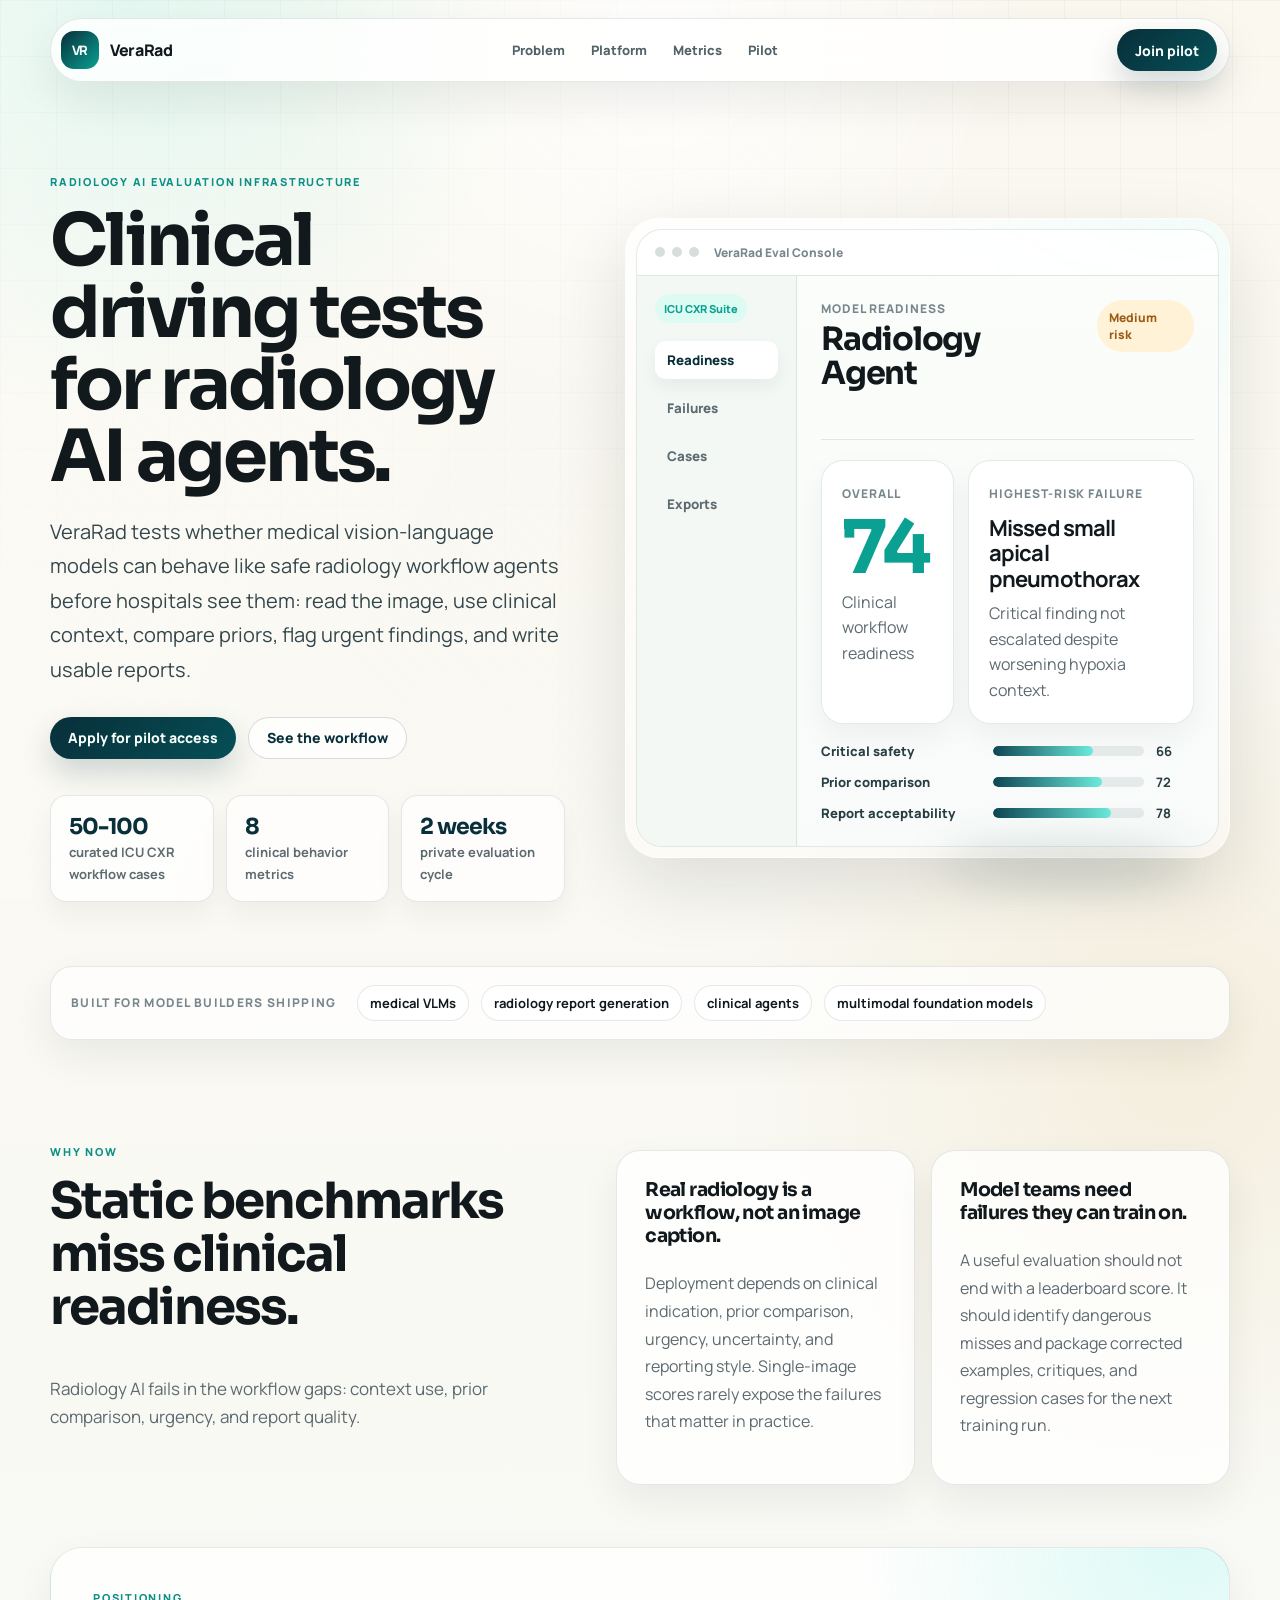
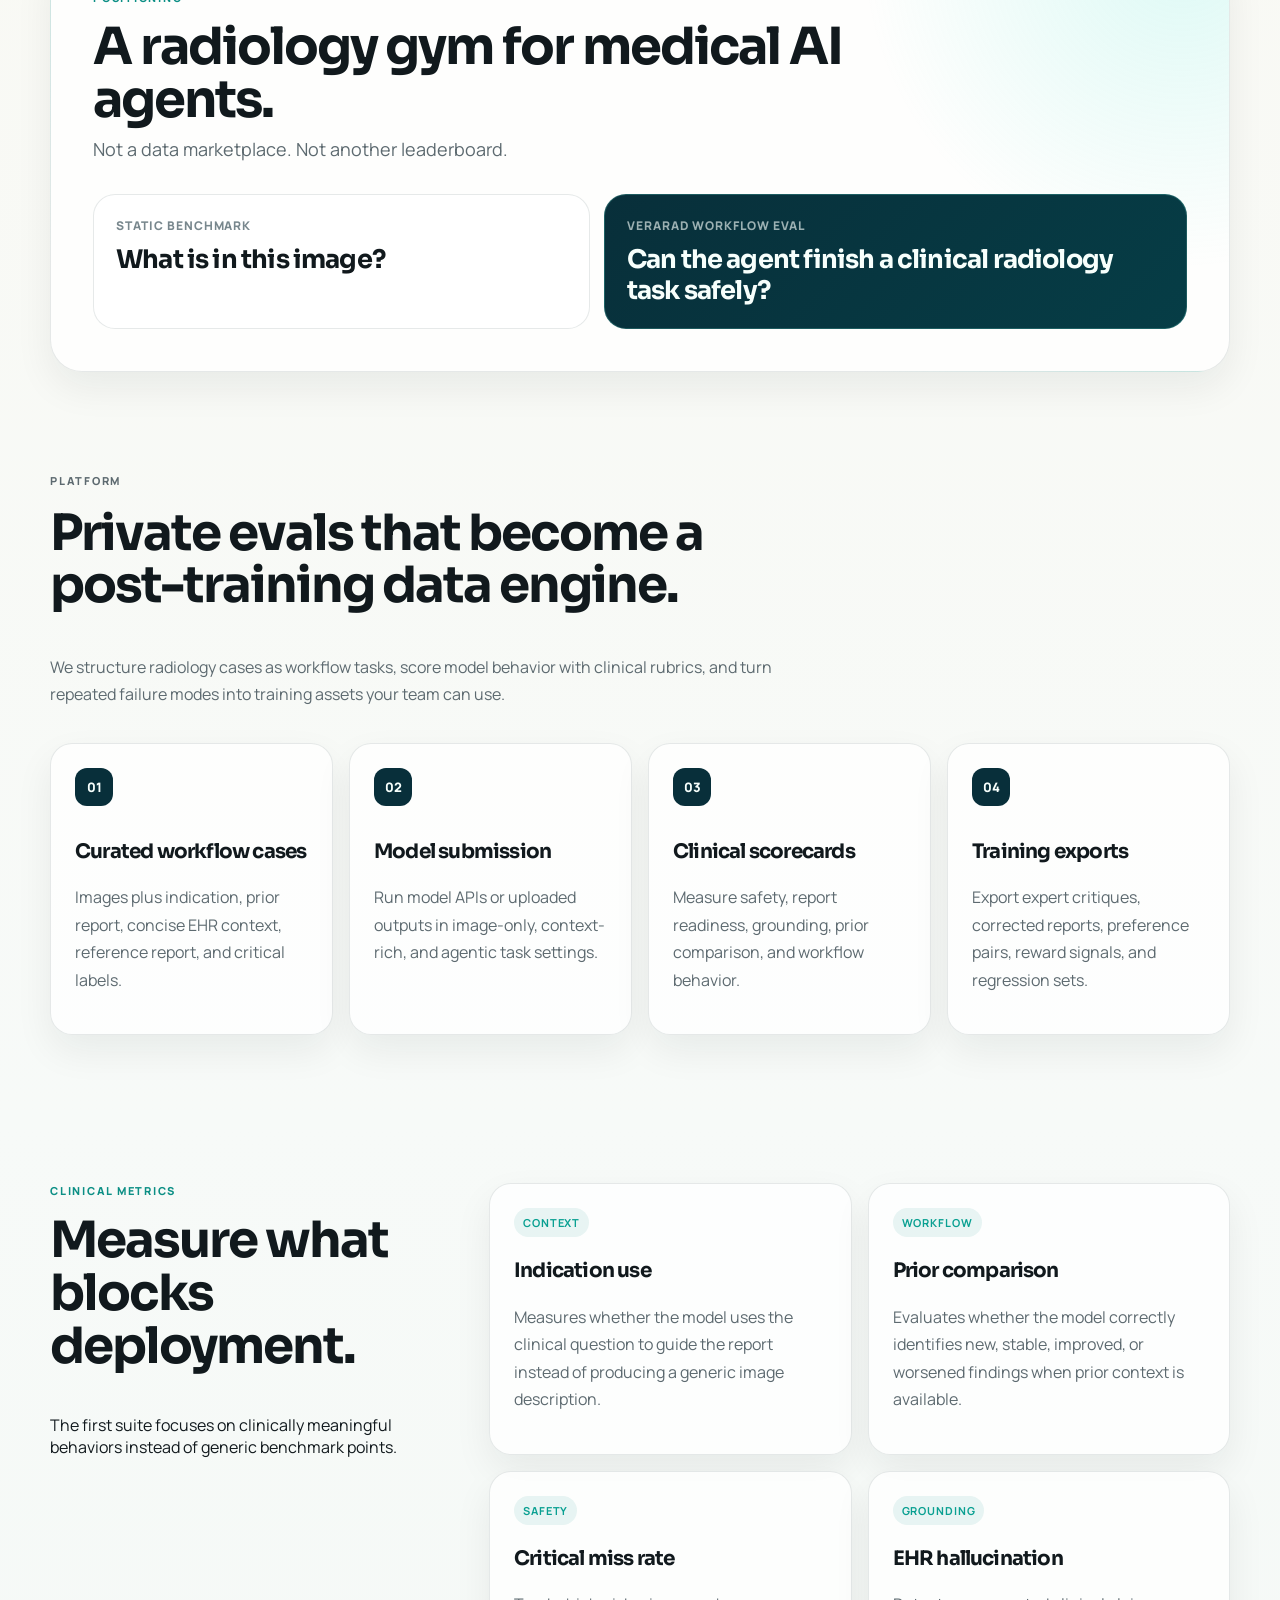
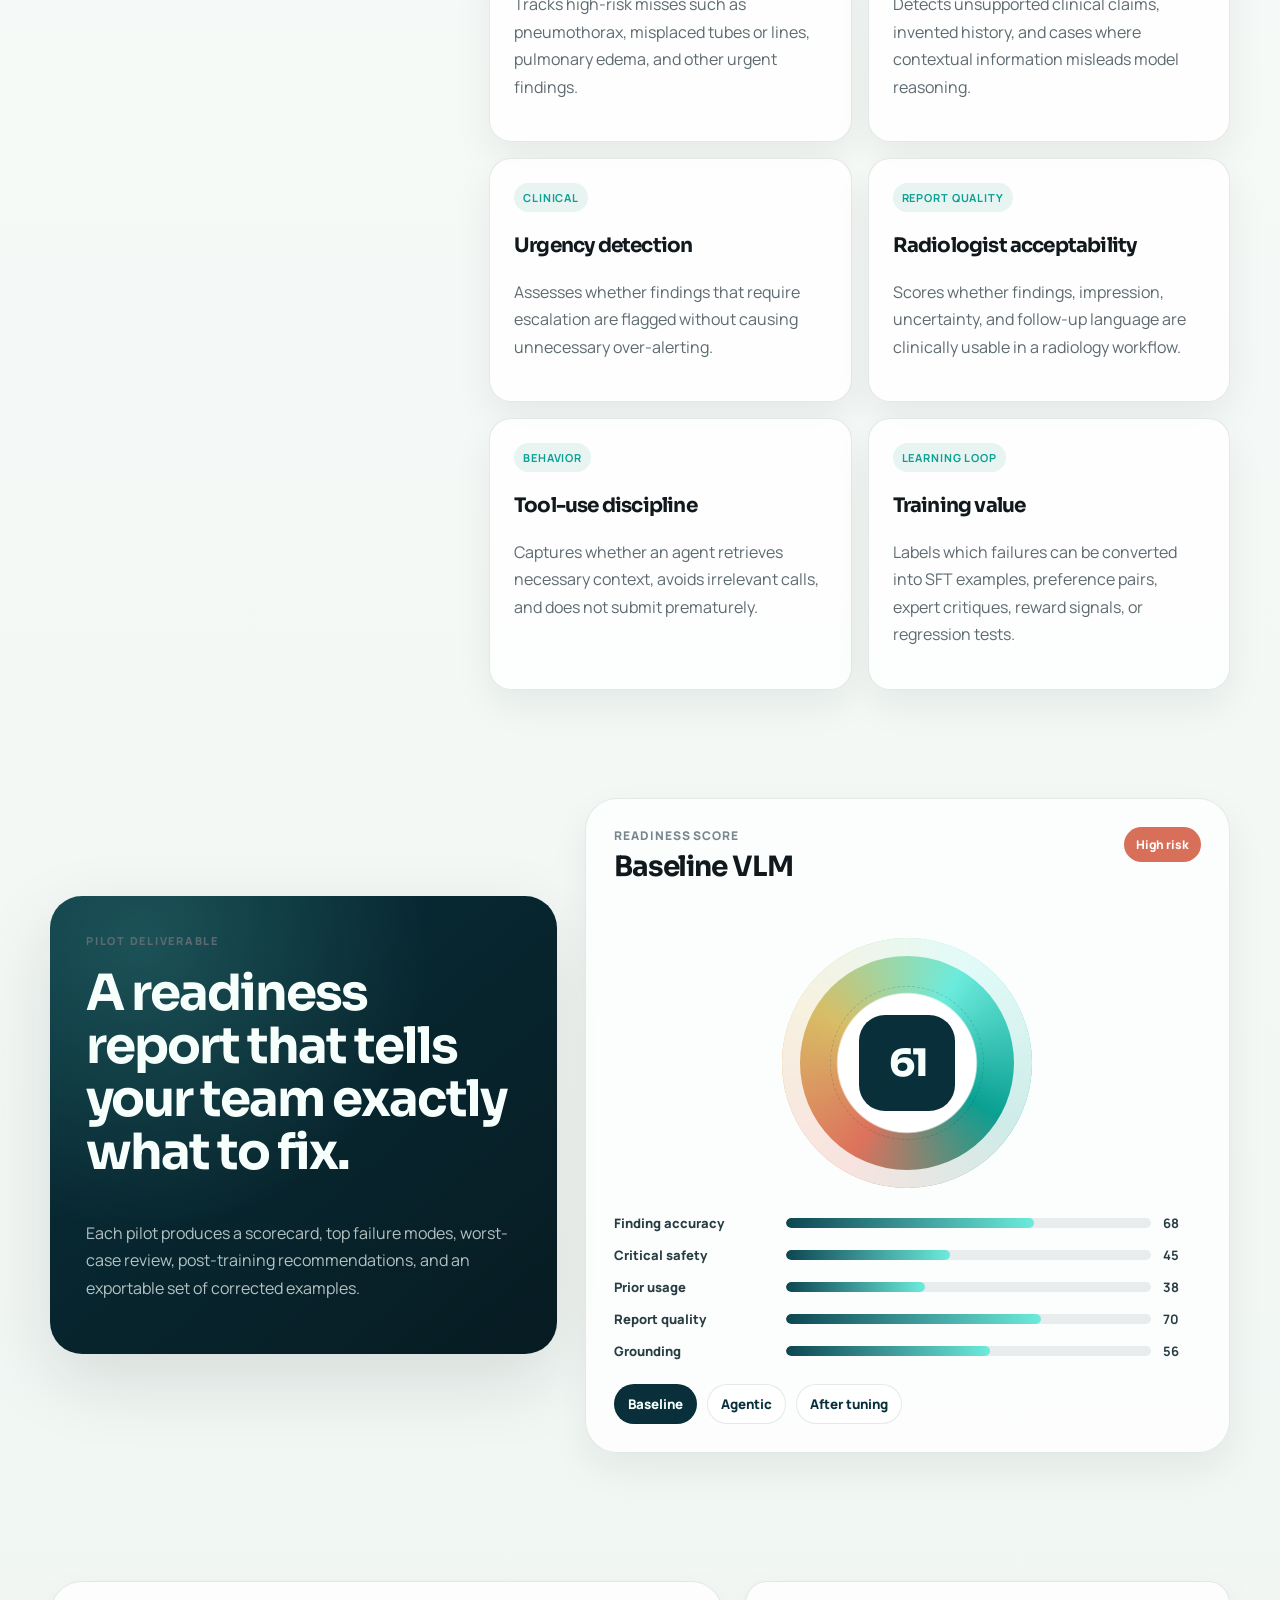
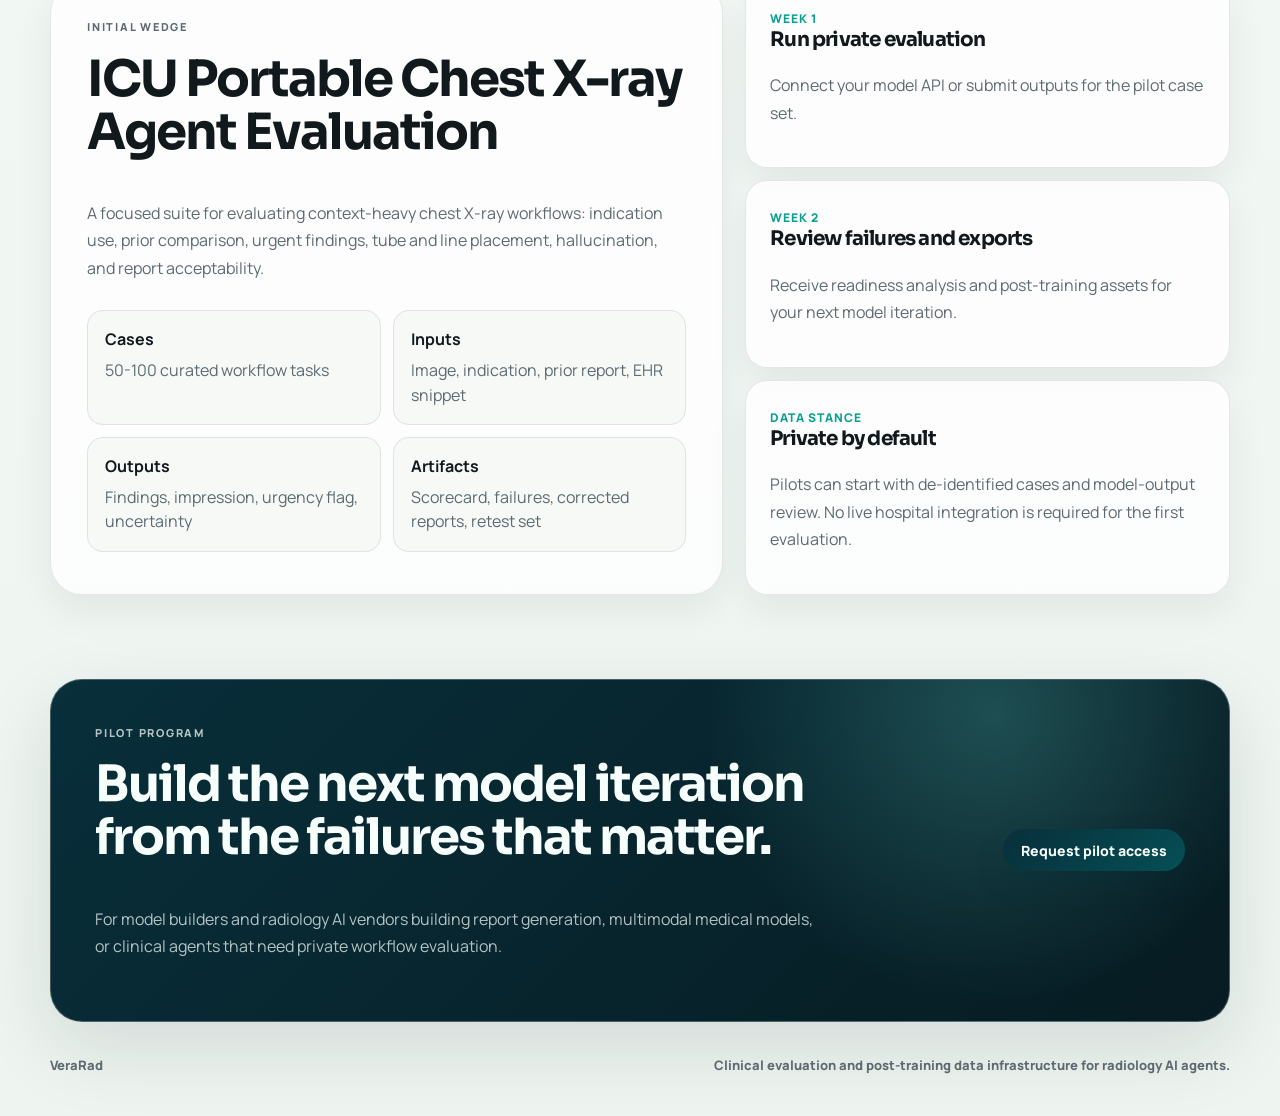
==== commit baa629f8: "Refine typography and layout rhythm" ====
--- a/index.html
+++ b/index.html
@@ -139,7 +139,10 @@
       <section id="problem" class="section-shell problem-section">
         <div>
           <p class="eyebrow">Why now</p>
-          <h2>Static benchmarks do not tell you whether a model is clinically usable.</h2>
+          <h2>Static benchmarks miss clinical readiness.</h2>
+          <p class="section-kicker">
+            Radiology AI fails in the workflow gaps: context use, prior comparison, urgency, and report quality.
+          </p>
         </div>
         <div class="problem-cards">
           <article>
@@ -162,7 +165,8 @@
       <section class="section-shell positioning-section" aria-label="Positioning">
         <div class="positioning-card">
           <p class="eyebrow">Positioning</p>
-          <h2>Not a data marketplace. Not another leaderboard. A radiology gym for medical AI agents.</h2>
+          <h2>A radiology gym for medical AI agents.</h2>
+          <p class="positioning-subtitle">Not a data marketplace. Not another leaderboard.</p>
           <div class="contrast-grid">
             <div>
               <span>Static benchmark</span>
--- a/styles.css
+++ b/styles.css
@@ -1,7 +1,7 @@
 :root {
-  --ink: #0e171b;
-  --muted: #627177;
-  --subtle: #8a979c;
+  --ink: #11191d;
+  --muted: #5d6a70;
+  --subtle: #78878d;
   --surface: #ffffff;
   --surface-soft: #f7f9f7;
   --cream: #fbf8f0;
@@ -14,8 +14,8 @@
   --mint: #ddfbf2;
   --gold: #d8bd65;
   --red: #dd725c;
-  --shadow-soft: 0 18px 48px rgba(14, 23, 27, 0.08);
-  --shadow-lift: 0 30px 90px rgba(14, 23, 27, 0.14);
+  --shadow-soft: 0 16px 38px rgba(14, 23, 27, 0.065);
+  --shadow-lift: 0 26px 76px rgba(14, 23, 27, 0.12);
   --radius-xl: 32px;
   --radius-lg: 22px;
   --radius-md: 16px;
@@ -186,10 +186,10 @@
 
 .eyebrow {
   margin: 0 0 16px;
-  color: var(--teal);
-  font-size: 12px;
-  font-weight: 900;
-  letter-spacing: 0.14em;
+  color: #0c8f85;
+  font-size: 11px;
+  font-weight: 850;
+  letter-spacing: 0.16em;
   text-transform: uppercase;
 }
 
@@ -205,24 +205,25 @@
 h3 {
   color: var(--ink);
   font-family: var(--heading);
-  letter-spacing: -0.055em;
+  font-weight: 700;
+  letter-spacing: -0.04em;
 }
 
 h1 {
   max-width: 790px;
   margin-bottom: 22px;
-  font-size: clamp(46px, 6vw, 76px);
-  line-height: 0.96;
+  font-size: clamp(46px, 5.8vw, 72px);
+  line-height: 1;
 }
 
 h2 {
-  font-size: clamp(34px, 4.2vw, 56px);
-  line-height: 1.02;
+  font-size: clamp(34px, 3.9vw, 52px);
+  line-height: 1.06;
 }
 
 h3 {
-  font-size: 21px;
-  line-height: 1.18;
+  font-size: 20px;
+  line-height: 1.22;
 }
 
 .hero-subtitle {
@@ -526,9 +527,22 @@
 
 .problem-section {
   display: grid;
-  grid-template-columns: 0.82fr 1.18fr;
-  gap: 48px;
-  padding: 116px 0 46px;
+  grid-template-columns: minmax(300px, 0.9fr) minmax(520px, 1.1fr);
+  gap: 64px;
+  align-items: start;
+  padding: 104px 0 42px;
+}
+
+.problem-section > div:first-child {
+  max-width: 520px;
+}
+
+.section-kicker {
+  max-width: 440px;
+  margin: 22px 0 0;
+  color: var(--muted);
+  font-size: 17px;
+  line-height: 1.66;
 }
 
 .problem-cards,
@@ -539,7 +553,8 @@
 }
 
 .problem-cards {
-  grid-template-columns: repeat(2, 1fr);
+  grid-template-columns: repeat(2, minmax(0, 1fr));
+  padding-top: 6px;
 }
 
 .problem-cards article,
@@ -555,9 +570,16 @@
 }
 
 .problem-cards article {
-  min-height: 260px;
-  padding: 26px;
-  border-radius: var(--radius-lg);
+  min-height: 230px;
+  padding: 28px;
+  border-radius: 24px;
+}
+
+.problem-cards h3 {
+  max-width: 300px;
+  margin-bottom: 22px;
+  font-size: 19px;
+  letter-spacing: -0.03em;
 }
 
 .problem-cards p,
@@ -573,13 +595,13 @@
 }
 
 .positioning-section {
-  padding: 18px 0 48px;
+  padding: 20px 0 54px;
 }
 
 .positioning-card {
   position: relative;
   overflow: hidden;
-  padding: 34px;
+  padding: 42px;
   border-radius: var(--radius-xl);
   background:
     radial-gradient(circle at 96% 0%, rgba(108, 235, 220, 0.22), transparent 20rem),
@@ -587,19 +609,27 @@
 }
 
 .positioning-card h2 {
-  max-width: 920px;
-  margin-bottom: 26px;
-  font-size: clamp(30px, 3.6vw, 48px);
+  max-width: 760px;
+  margin-bottom: 10px;
+  font-size: clamp(34px, 4vw, 56px);
+  line-height: 1.03;
+}
+
+.positioning-subtitle {
+  margin-bottom: 30px;
+  color: var(--muted);
+  font-size: 18px;
+  line-height: 1.55;
 }
 
 .contrast-grid {
   display: grid;
-  grid-template-columns: 0.86fr 1.14fr;
+  grid-template-columns: 0.92fr 1.08fr;
   gap: 14px;
 }
 
 .contrast-grid div {
-  padding: 20px;
+  padding: 22px;
   border: 1px solid var(--line);
   border-radius: var(--radius-lg);
   background: rgba(255, 255, 255, 0.72);
@@ -628,9 +658,10 @@
 .contrast-grid strong {
   display: block;
   font-family: var(--heading);
-  font-size: clamp(20px, 2.2vw, 28px);
-  line-height: 1.16;
-  letter-spacing: -0.04em;
+  font-size: clamp(20px, 2vw, 26px);
+  font-weight: 700;
+  line-height: 1.2;
+  letter-spacing: -0.032em;
 }
 
 .platform-section {
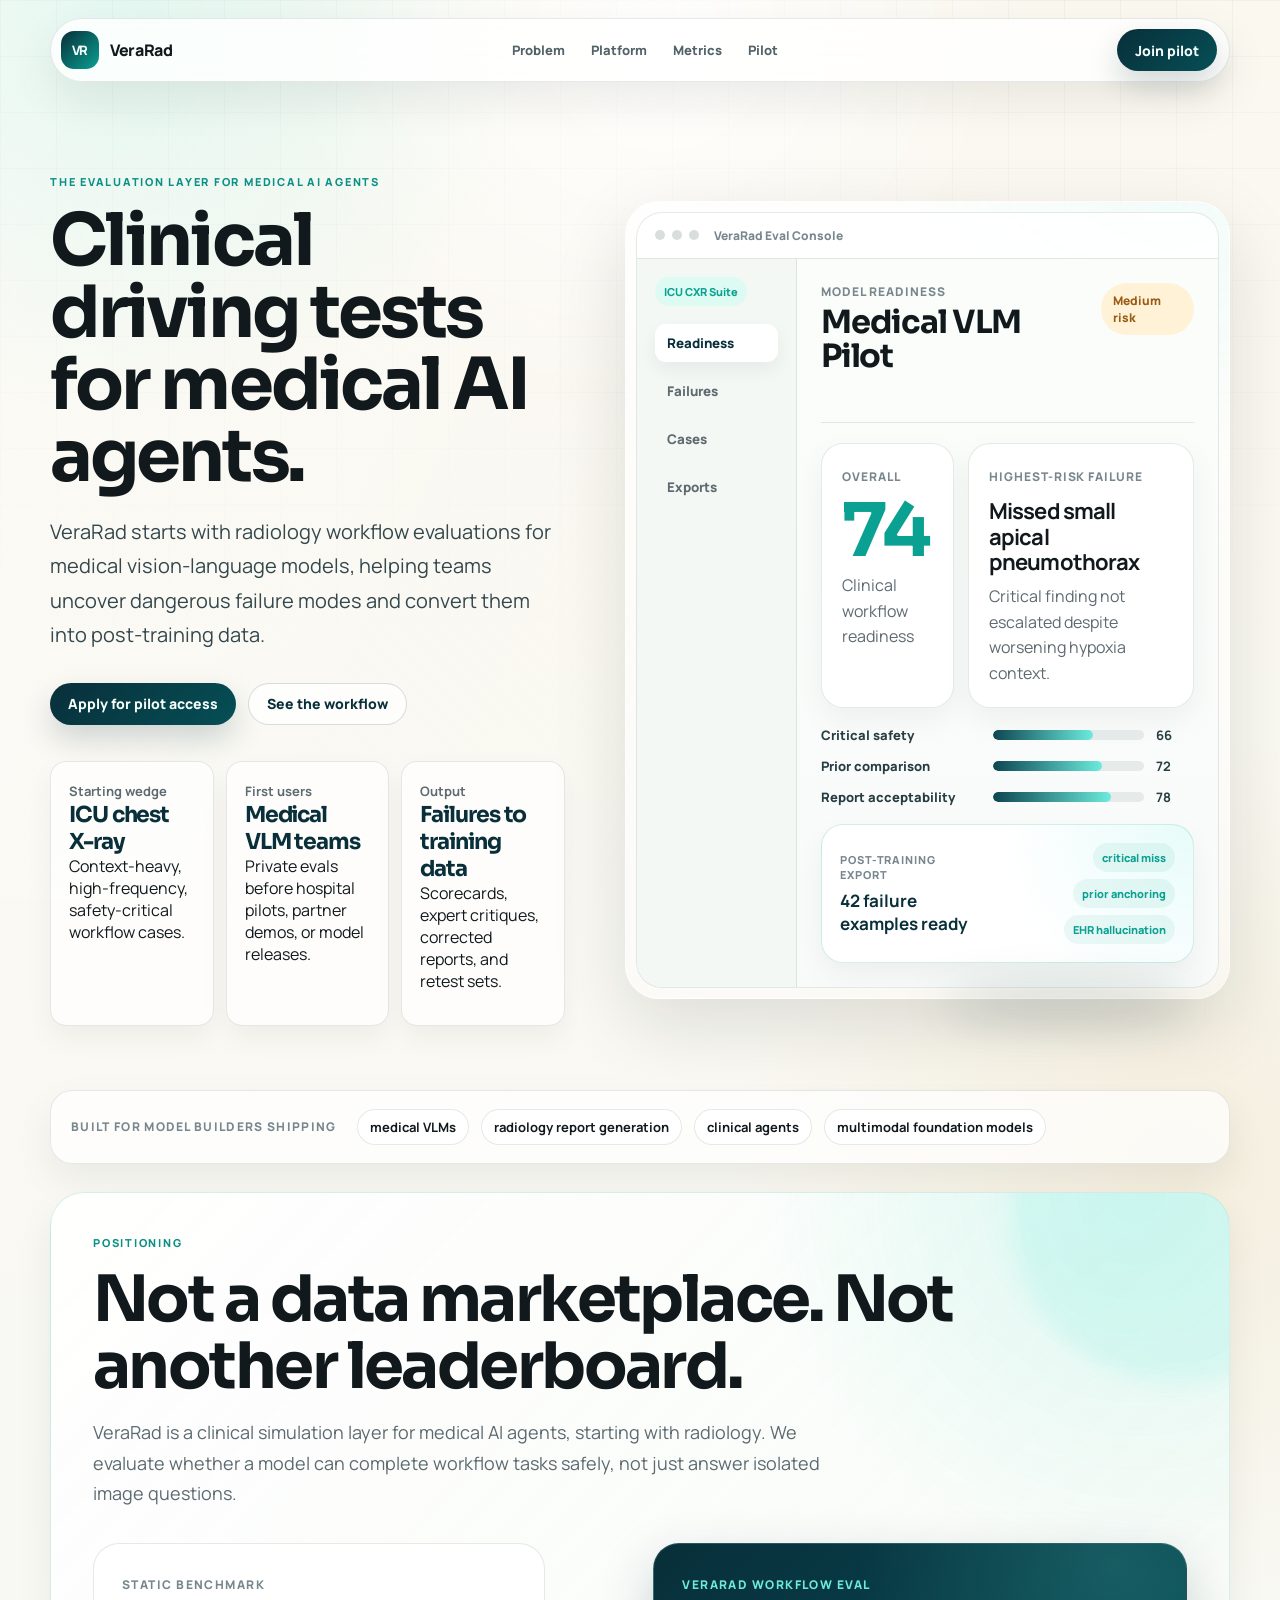
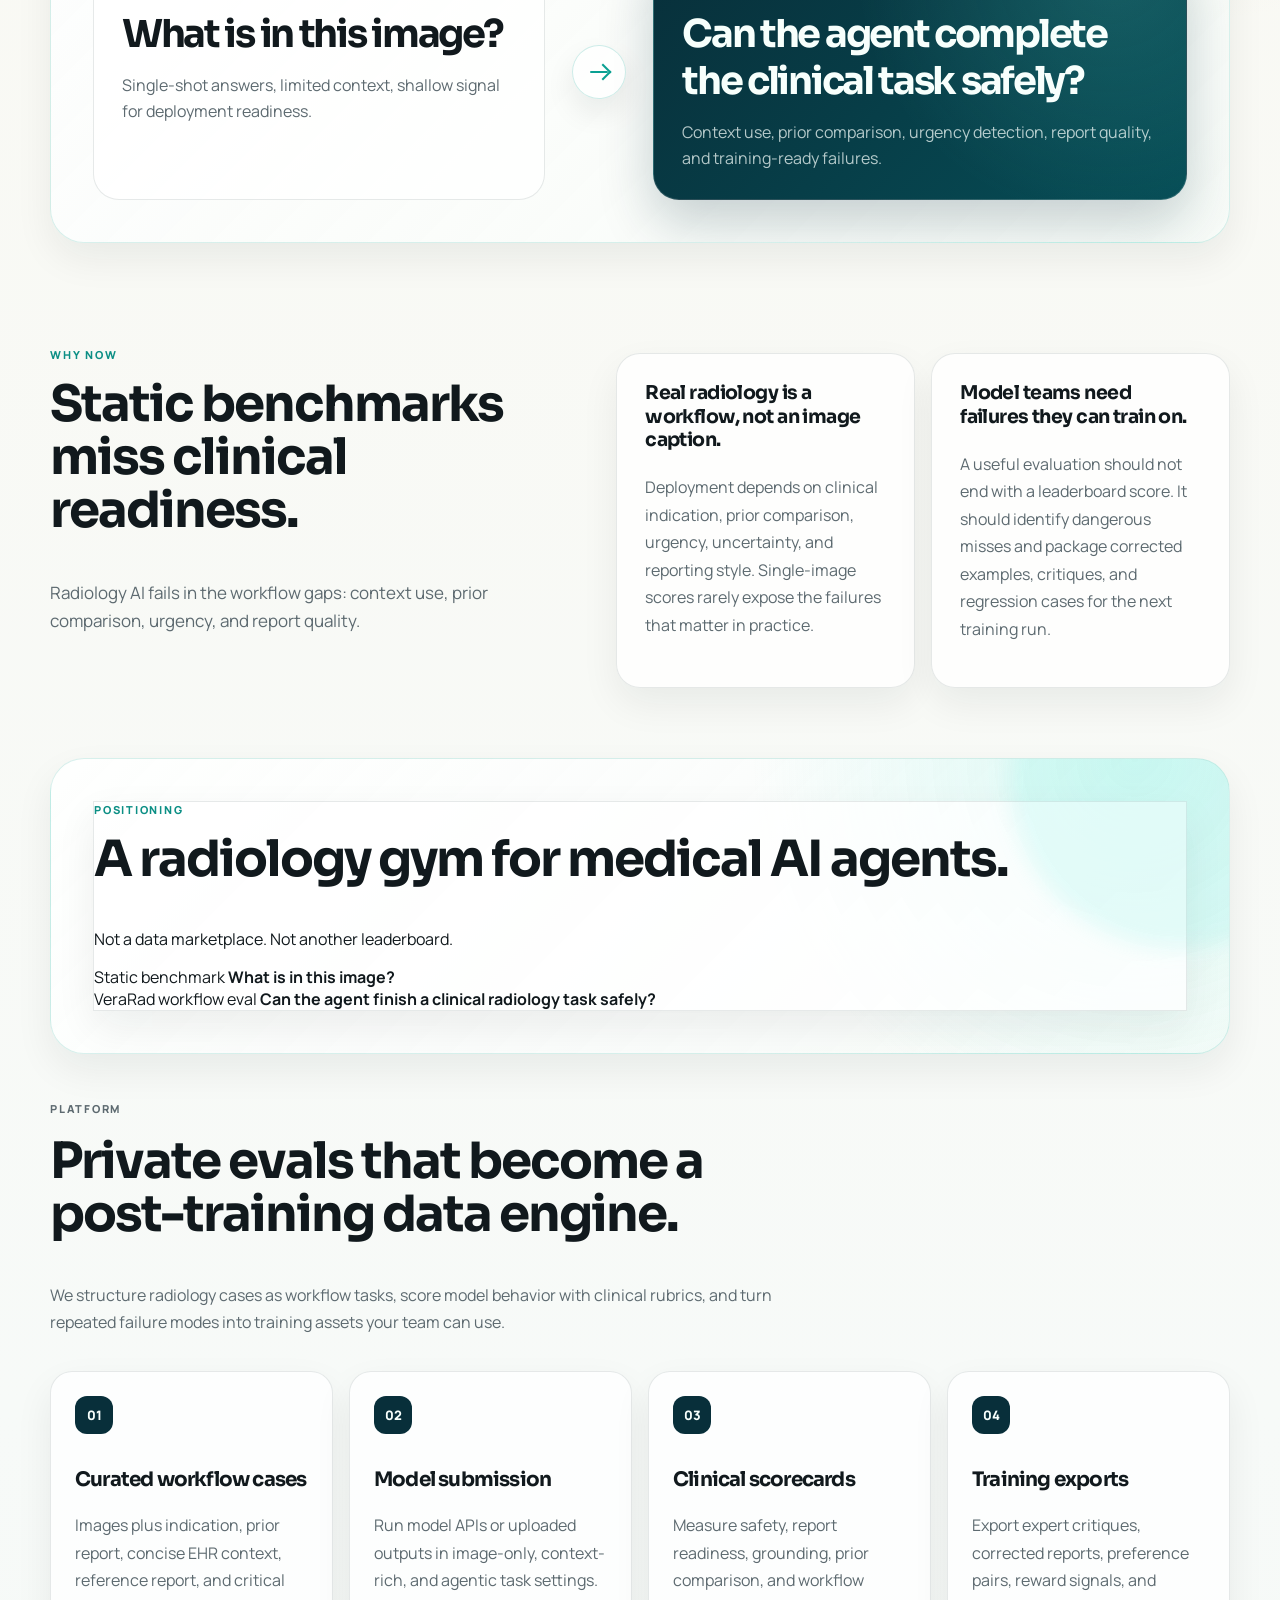
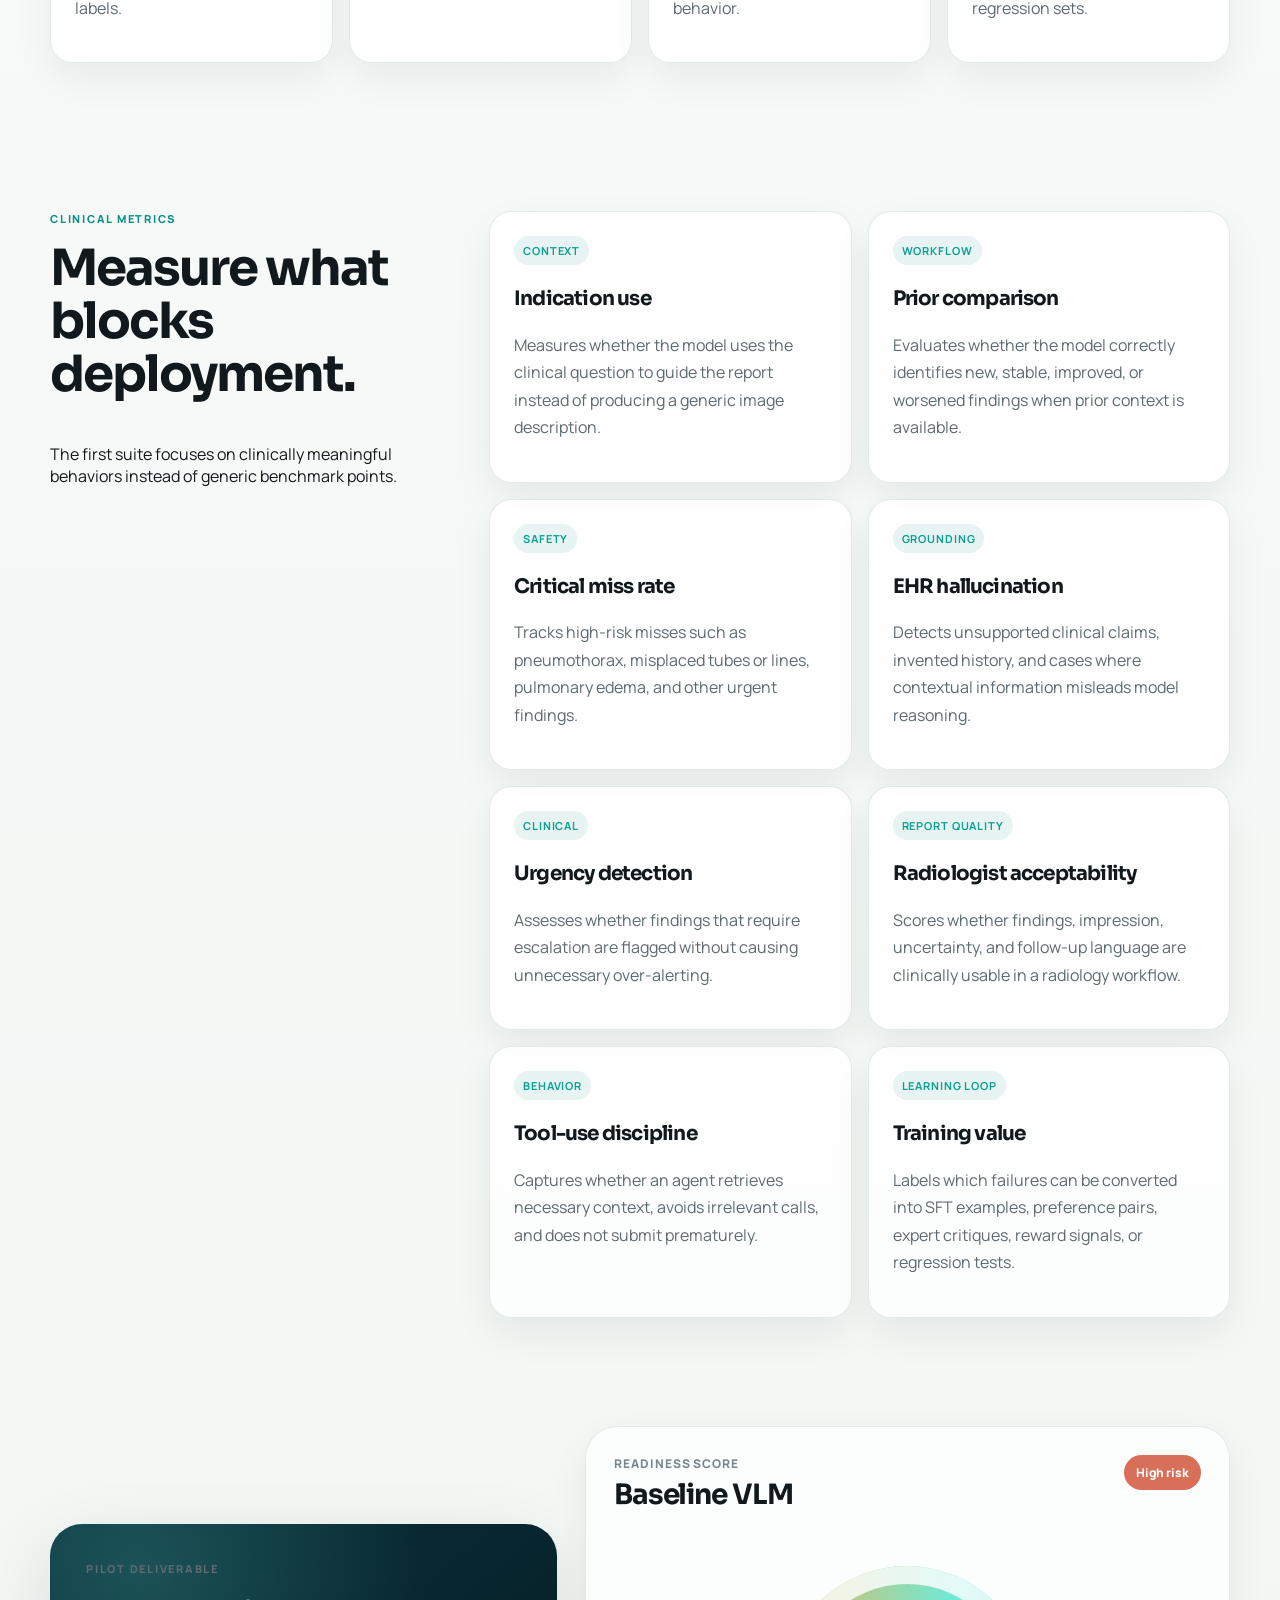
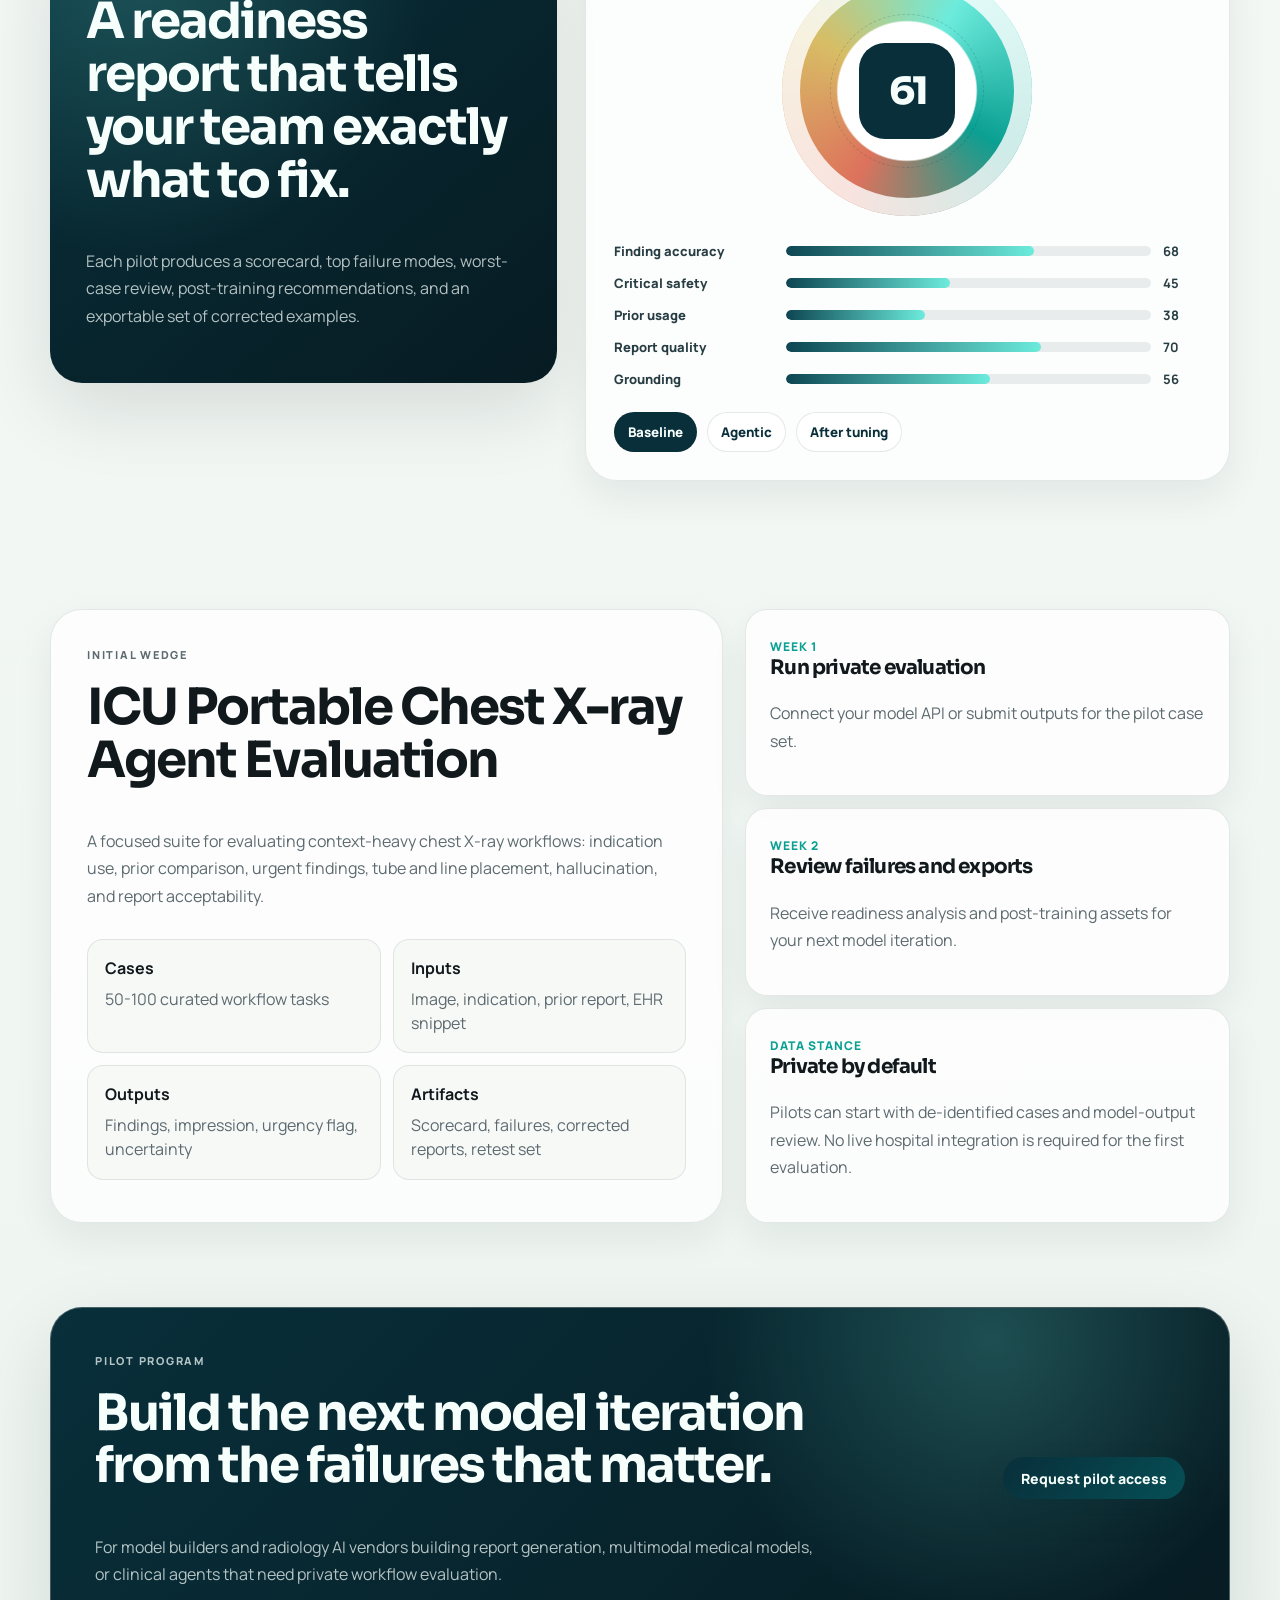
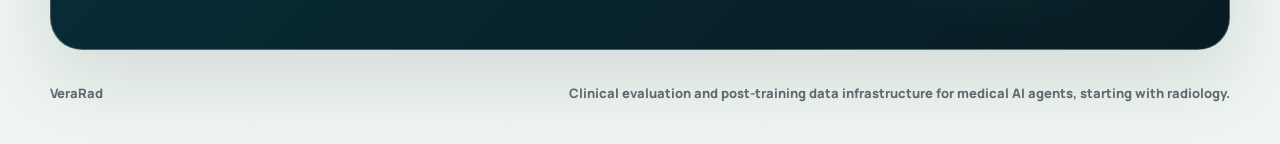
==== commit 4e251f5b: "Refine positioning section and broaden scope" ====
--- a/index.html
+++ b/index.html
@@ -3,12 +3,12 @@
   <head>
     <meta charset="UTF-8" />
     <meta name="viewport" content="width=device-width, initial-scale=1.0" />
-    <title>VeraRad | Clinical Driving Tests for Radiology AI Agents</title>
+    <title>VeraRad | The Evaluation Layer for Medical AI Agents</title>
     <meta
       name="description"
-      content="VeraRad builds private radiology workflow evaluations and post-training data exports for medical VLM and radiology AI teams."
+      content="VeraRad builds clinical workflow evaluations and post-training data exports for medical AI agents, starting with radiology."
     />
-    <meta property="og:title" content="VeraRad | Clinical Driving Tests for Radiology AI Agents" />
+    <meta property="og:title" content="VeraRad | The Evaluation Layer for Medical AI Agents" />
     <meta
       property="og:description"
       content="Evaluate whether medical multimodal models can work through radiology cases safely, use context, compare priors, and produce clinically usable reports."
@@ -44,12 +44,11 @@
     <main id="top">
       <section class="hero section-shell">
         <div class="hero-copy">
-          <p class="eyebrow">Radiology AI evaluation infrastructure</p>
-          <h1>Clinical driving tests for radiology AI agents.</h1>
+          <p class="eyebrow">The evaluation layer for medical AI agents</p>
+          <h1>Clinical driving tests for medical AI agents.</h1>
           <p class="hero-subtitle">
-            VeraRad tests whether medical vision-language models can behave like safe radiology workflow agents before
-            hospitals see them: read the image, use clinical context, compare priors, flag urgent findings, and write
-            usable reports.
+            VeraRad starts with radiology workflow evaluations for medical vision-language models, helping teams uncover
+            dangerous failure modes and convert them into post-training data.
           </p>
           <div class="hero-actions">
             <a class="button primary" href="#contact">Apply for pilot access</a>
@@ -57,16 +56,19 @@
           </div>
           <div class="hero-proof" aria-label="Pilot proof points">
             <div>
-              <strong>50-100</strong>
-              <span>curated ICU CXR workflow cases</span>
-            </div>
-            <div>
-              <strong>8</strong>
-              <span>clinical behavior metrics</span>
-            </div>
-            <div>
-              <strong>2 weeks</strong>
-              <span>private evaluation cycle</span>
+              <span>Starting wedge</span>
+              <strong>ICU chest X-ray</strong>
+              <p>Context-heavy, high-frequency, safety-critical workflow cases.</p>
+            </div>
+            <div>
+              <span>First users</span>
+              <strong>Medical VLM teams</strong>
+              <p>Private evals before hospital pilots, partner demos, or model releases.</p>
+            </div>
+            <div>
+              <span>Output</span>
+              <strong>Failures to training data</strong>
+              <p>Scorecards, expert critiques, corrected reports, and retest sets.</p>
             </div>
           </div>
         </div>
@@ -90,7 +92,7 @@
               <div class="console-header">
                 <div>
                   <p>Model readiness</p>
-                  <h2>Radiology Agent</h2>
+                  <h2>Medical VLM Pilot</h2>
                 </div>
                 <span class="risk-pill">Medium risk</span>
               </div>
@@ -123,6 +125,17 @@
                   <strong>78</strong>
                 </div>
               </div>
+              <div class="trace-card">
+                <div>
+                  <span>Post-training export</span>
+                  <strong>42 failure examples ready</strong>
+                </div>
+                <div class="tag-row">
+                  <em>critical miss</em>
+                  <em>prior anchoring</em>
+                  <em>EHR hallucination</em>
+                </div>
+              </div>
             </div>
           </div>
         </aside>
@@ -136,6 +149,32 @@
         <strong>multimodal foundation models</strong>
       </section>
 
+      <section class="positioning-section section-shell">
+        <div class="positioning-copy">
+          <p class="eyebrow">Positioning</p>
+          <h2>Not a data marketplace. Not another leaderboard.</h2>
+          <p>
+            VeraRad is a clinical simulation layer for medical AI agents, starting with radiology.
+            We evaluate whether a model can complete workflow tasks safely, not just answer isolated image questions.
+          </p>
+        </div>
+        <div class="positioning-compare" aria-label="Static benchmark versus VeraRad workflow evaluation">
+          <article class="compare-card muted-card">
+            <span>Static benchmark</span>
+            <h3>What is in this image?</h3>
+            <p>Single-shot answers, limited context, shallow signal for deployment readiness.</p>
+          </article>
+          <div class="compare-bridge" aria-hidden="true">
+            <span></span>
+          </div>
+          <article class="compare-card accent-card">
+            <span>VeraRad workflow eval</span>
+            <h3>Can the agent complete the clinical task safely?</h3>
+            <p>Context use, prior comparison, urgency detection, report quality, and training-ready failures.</p>
+          </article>
+        </div>
+      </section>
+
       <section id="problem" class="section-shell problem-section">
         <div>
           <p class="eyebrow">Why now</p>
@@ -312,7 +351,7 @@
 
     <footer class="footer">
       <span>VeraRad</span>
-      <span>Clinical evaluation and post-training data infrastructure for radiology AI agents.</span>
+      <span>Clinical evaluation and post-training data infrastructure for medical AI agents, starting with radiology.</span>
     </footer>
 
     <script src="app.js"></script>
--- a/styles.css
+++ b/styles.css
@@ -496,6 +496,53 @@
   background: linear-gradient(90deg, var(--navy-2), var(--cyan));
 }
 
+.trace-card {
+  display: flex;
+  gap: 16px;
+  align-items: center;
+  justify-content: space-between;
+  margin-top: 18px;
+  padding: 18px;
+  border: 1px solid rgba(14, 160, 146, 0.18);
+  border-radius: var(--radius-lg);
+  background:
+    radial-gradient(circle at 100% 0%, rgba(108, 235, 220, 0.16), transparent 12rem),
+    #ffffff;
+  box-shadow: 0 12px 30px rgba(14, 23, 27, 0.05);
+}
+
+.trace-card span {
+  display: block;
+  margin-bottom: 7px;
+  color: var(--subtle);
+  font-size: 11px;
+  font-weight: 900;
+  letter-spacing: 0.08em;
+  text-transform: uppercase;
+}
+
+.trace-card strong {
+  color: var(--navy);
+  font-size: 17px;
+}
+
+.tag-row {
+  display: flex;
+  gap: 7px;
+  flex-wrap: wrap;
+  justify-content: flex-end;
+}
+
+.tag-row em {
+  padding: 7px 9px;
+  color: var(--teal);
+  border-radius: 999px;
+  background: rgba(14, 160, 146, 0.08);
+  font-size: 11px;
+  font-style: normal;
+  font-weight: 850;
+}
+
 .audience-strip {
   display: flex;
   flex-wrap: wrap;
@@ -525,6 +572,165 @@
   font-size: 13px;
 }
 
+.positioning-section {
+  position: relative;
+  margin-top: 28px;
+  padding: 42px;
+  overflow: hidden;
+  border: 1px solid rgba(14, 160, 146, 0.16);
+  border-radius: 34px;
+  background:
+    radial-gradient(circle at 92% 0%, rgba(108, 235, 220, 0.22), transparent 24rem),
+    linear-gradient(135deg, rgba(255, 255, 255, 0.88), rgba(247, 252, 249, 0.74));
+  box-shadow: var(--shadow-soft);
+}
+
+.positioning-section::before {
+  position: absolute;
+  right: -120px;
+  top: -150px;
+  width: 340px;
+  height: 340px;
+  content: "";
+  border-radius: 50%;
+  background: rgba(108, 235, 220, 0.16);
+  filter: blur(10px);
+}
+
+.positioning-copy {
+  position: relative;
+  z-index: 1;
+  max-width: 920px;
+}
+
+.positioning-copy h2 {
+  max-width: 900px;
+  margin-bottom: 16px;
+  font-size: clamp(34px, 5.2vw, 64px);
+}
+
+.positioning-copy p:not(.eyebrow) {
+  max-width: 760px;
+  margin-bottom: 0;
+  color: var(--muted);
+  font-size: 18px;
+  line-height: 1.7;
+}
+
+.positioning-compare {
+  position: relative;
+  z-index: 1;
+  display: grid;
+  grid-template-columns: 1fr 72px 1.18fr;
+  gap: 18px;
+  align-items: stretch;
+  margin-top: 34px;
+}
+
+.compare-card {
+  min-height: 210px;
+  padding: 28px;
+  border-radius: 26px;
+}
+
+.compare-card span {
+  display: inline-flex;
+  margin-bottom: 18px;
+  font-size: 12px;
+  font-weight: 900;
+  letter-spacing: 0.12em;
+  text-transform: uppercase;
+}
+
+.compare-card h3 {
+  max-width: 680px;
+  margin-bottom: 14px;
+  font-size: clamp(26px, 3vw, 40px);
+  letter-spacing: -0.06em;
+}
+
+.compare-card p {
+  max-width: 560px;
+  margin-bottom: 0;
+  line-height: 1.65;
+}
+
+.muted-card {
+  border: 1px solid rgba(17, 38, 45, 0.1);
+  background: rgba(255, 255, 255, 0.76);
+}
+
+.muted-card span {
+  color: var(--subtle);
+}
+
+.muted-card p {
+  color: var(--muted);
+}
+
+.accent-card {
+  color: #f7fffc;
+  border: 1px solid rgba(255, 255, 255, 0.14);
+  background:
+    radial-gradient(circle at 86% 8%, rgba(108, 235, 220, 0.16), transparent 16rem),
+    linear-gradient(135deg, var(--navy), #064d56);
+  box-shadow: 0 22px 54px rgba(8, 47, 58, 0.22);
+}
+
+.accent-card h3,
+.accent-card p {
+  color: #f7fffc;
+}
+
+.accent-card p {
+  opacity: 0.72;
+}
+
+.accent-card span {
+  color: var(--cyan);
+}
+
+.compare-bridge {
+  display: grid;
+  place-items: center;
+}
+
+.compare-bridge span {
+  position: relative;
+  display: block;
+  width: 54px;
+  height: 54px;
+  border: 1px solid rgba(14, 160, 146, 0.2);
+  border-radius: 50%;
+  background: rgba(255, 255, 255, 0.74);
+  box-shadow: 0 14px 30px rgba(14, 23, 27, 0.08);
+}
+
+.compare-bridge span::before,
+.compare-bridge span::after {
+  position: absolute;
+  content: "";
+}
+
+.compare-bridge span::before {
+  left: 17px;
+  top: 25px;
+  width: 18px;
+  height: 2px;
+  border-radius: 999px;
+  background: var(--teal);
+}
+
+.compare-bridge span::after {
+  right: 16px;
+  top: 20px;
+  width: 10px;
+  height: 10px;
+  border-top: 2px solid var(--teal);
+  border-right: 2px solid var(--teal);
+  transform: rotate(45deg);
+}
+
 .problem-section {
   display: grid;
   grid-template-columns: minmax(300px, 0.9fr) minmax(520px, 1.1fr);
@@ -592,76 +798,6 @@
 .section-heading p {
   color: var(--muted);
   line-height: 1.72;
-}
-
-.positioning-section {
-  padding: 20px 0 54px;
-}
-
-.positioning-card {
-  position: relative;
-  overflow: hidden;
-  padding: 42px;
-  border-radius: var(--radius-xl);
-  background:
-    radial-gradient(circle at 96% 0%, rgba(108, 235, 220, 0.22), transparent 20rem),
-    rgba(255, 255, 255, 0.78);
-}
-
-.positioning-card h2 {
-  max-width: 760px;
-  margin-bottom: 10px;
-  font-size: clamp(34px, 4vw, 56px);
-  line-height: 1.03;
-}
-
-.positioning-subtitle {
-  margin-bottom: 30px;
-  color: var(--muted);
-  font-size: 18px;
-  line-height: 1.55;
-}
-
-.contrast-grid {
-  display: grid;
-  grid-template-columns: 0.92fr 1.08fr;
-  gap: 14px;
-}
-
-.contrast-grid div {
-  padding: 22px;
-  border: 1px solid var(--line);
-  border-radius: var(--radius-lg);
-  background: rgba(255, 255, 255, 0.72);
-}
-
-.contrast-grid div:last-child {
-  color: #f7fffc;
-  border-color: rgba(108, 235, 220, 0.22);
-  background: linear-gradient(135deg, var(--navy), #063d46);
-}
-
-.contrast-grid span {
-  display: block;
-  margin-bottom: 10px;
-  color: var(--subtle);
-  font-size: 12px;
-  font-weight: 900;
-  letter-spacing: 0.08em;
-  text-transform: uppercase;
-}
-
-.contrast-grid div:last-child span {
-  color: rgba(247, 255, 252, 0.62);
-}
-
-.contrast-grid strong {
-  display: block;
-  font-family: var(--heading);
-  font-size: clamp(20px, 2vw, 26px);
-  font-weight: 700;
-  line-height: 1.2;
-  letter-spacing: -0.032em;
 }
 
 .platform-section {
@@ -951,6 +1087,7 @@
 @media (max-width: 1040px) {
   .hero,
   .problem-section,
+  .positioning-compare,
   .metrics-section,
   .report-section,
   .suite-section,
@@ -1018,8 +1155,17 @@
   .problem-cards,
   .workflow,
   .metric-board,
+  .positioning-compare,
   .suite-grid {
     grid-template-columns: 1fr;
+  }
+
+  .positioning-section {
+    padding: 24px;
+  }
+
+  .compare-bridge {
+    display: none;
   }
 
   .console-layout {
@@ -1038,6 +1184,15 @@
   .score-row {
     grid-template-columns: 1fr;
     gap: 8px;
+  }
+
+  .trace-card {
+    align-items: flex-start;
+    flex-direction: column;
+  }
+
+  .tag-row {
+    justify-content: flex-start;
   }
 
   .report-copy,
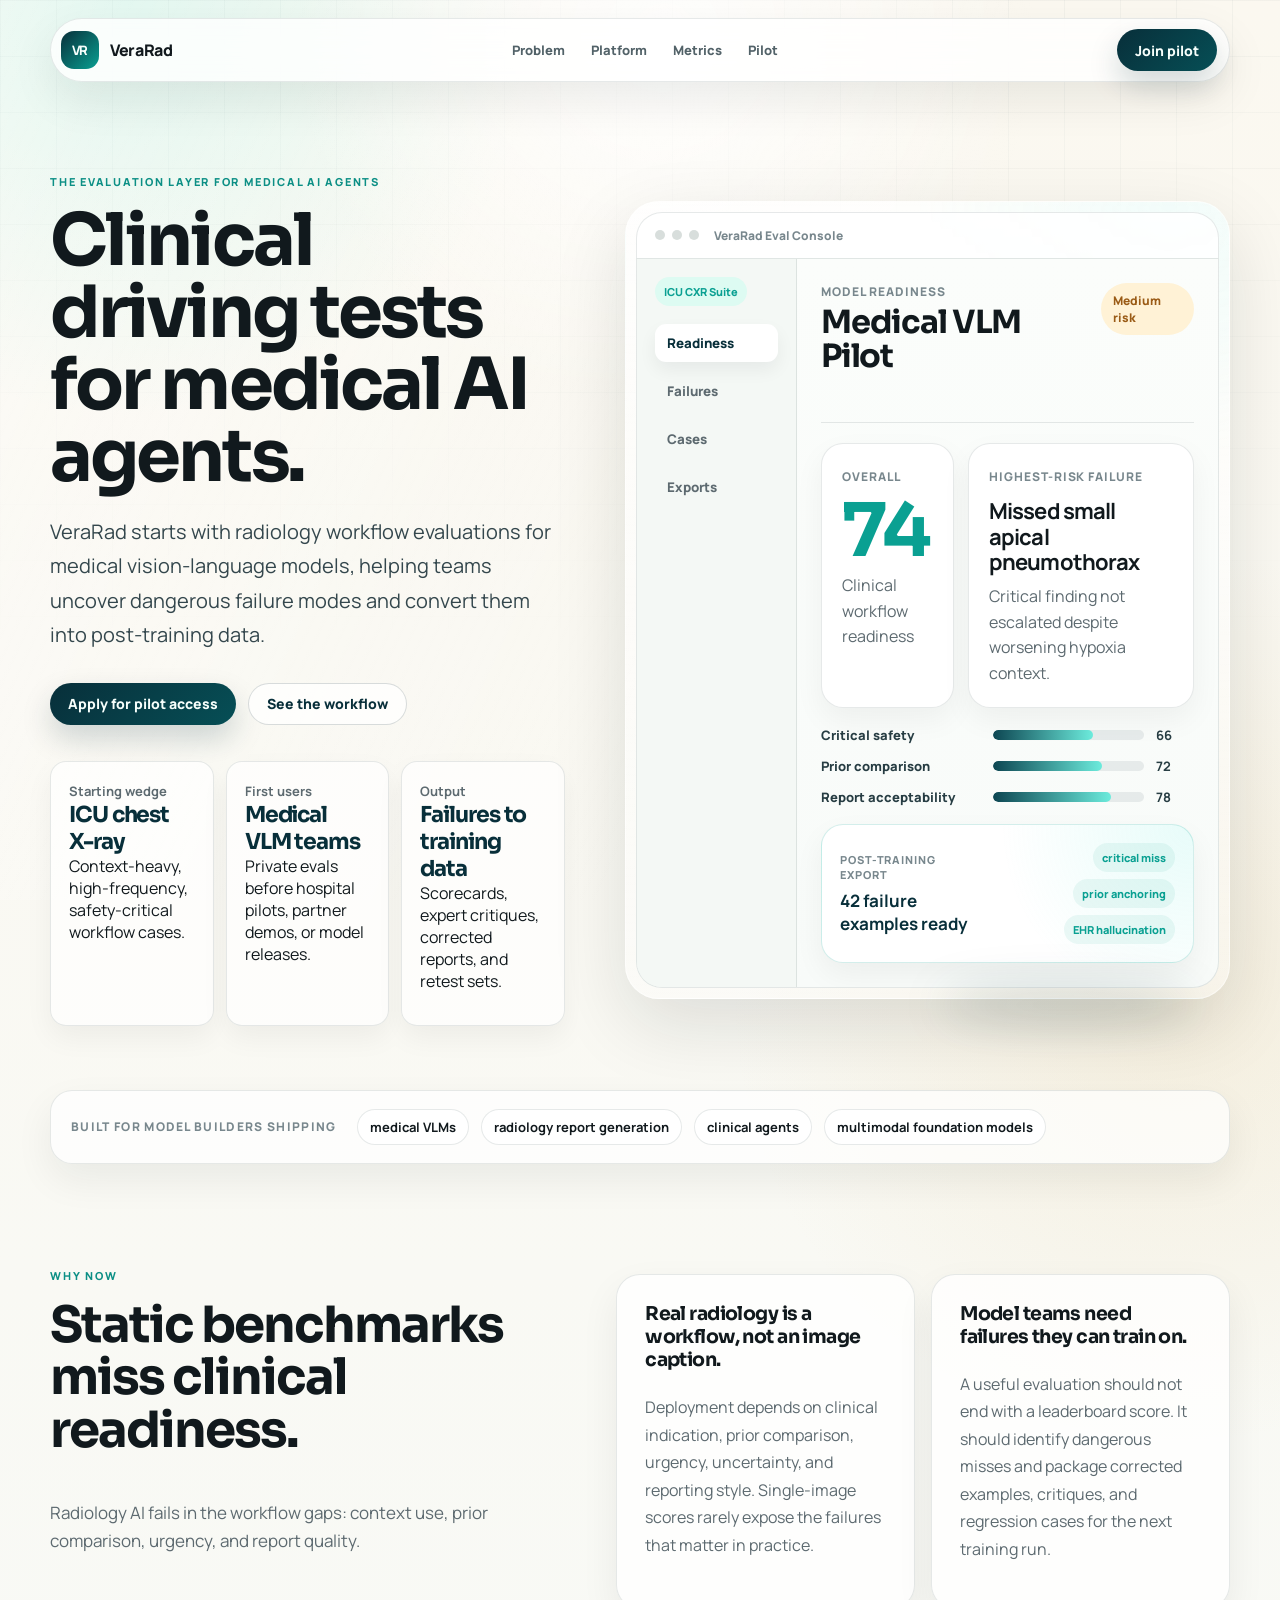
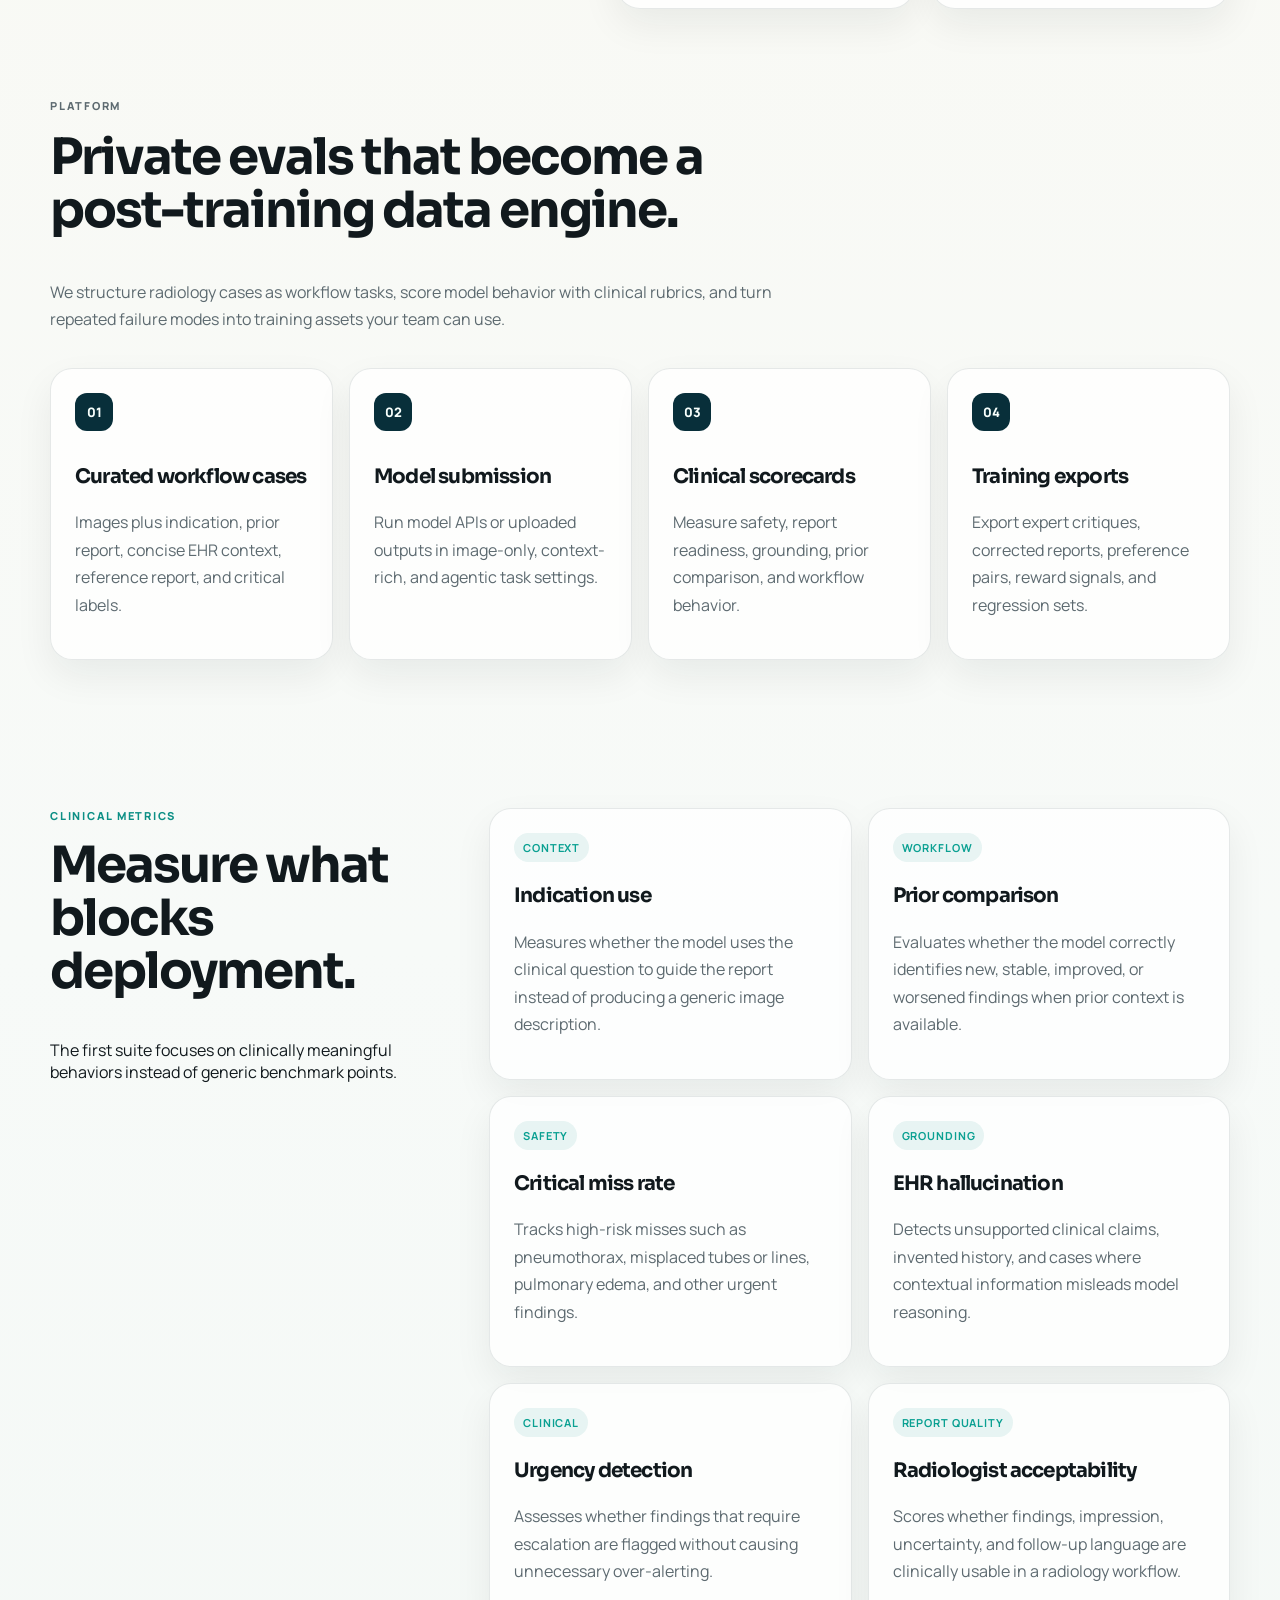
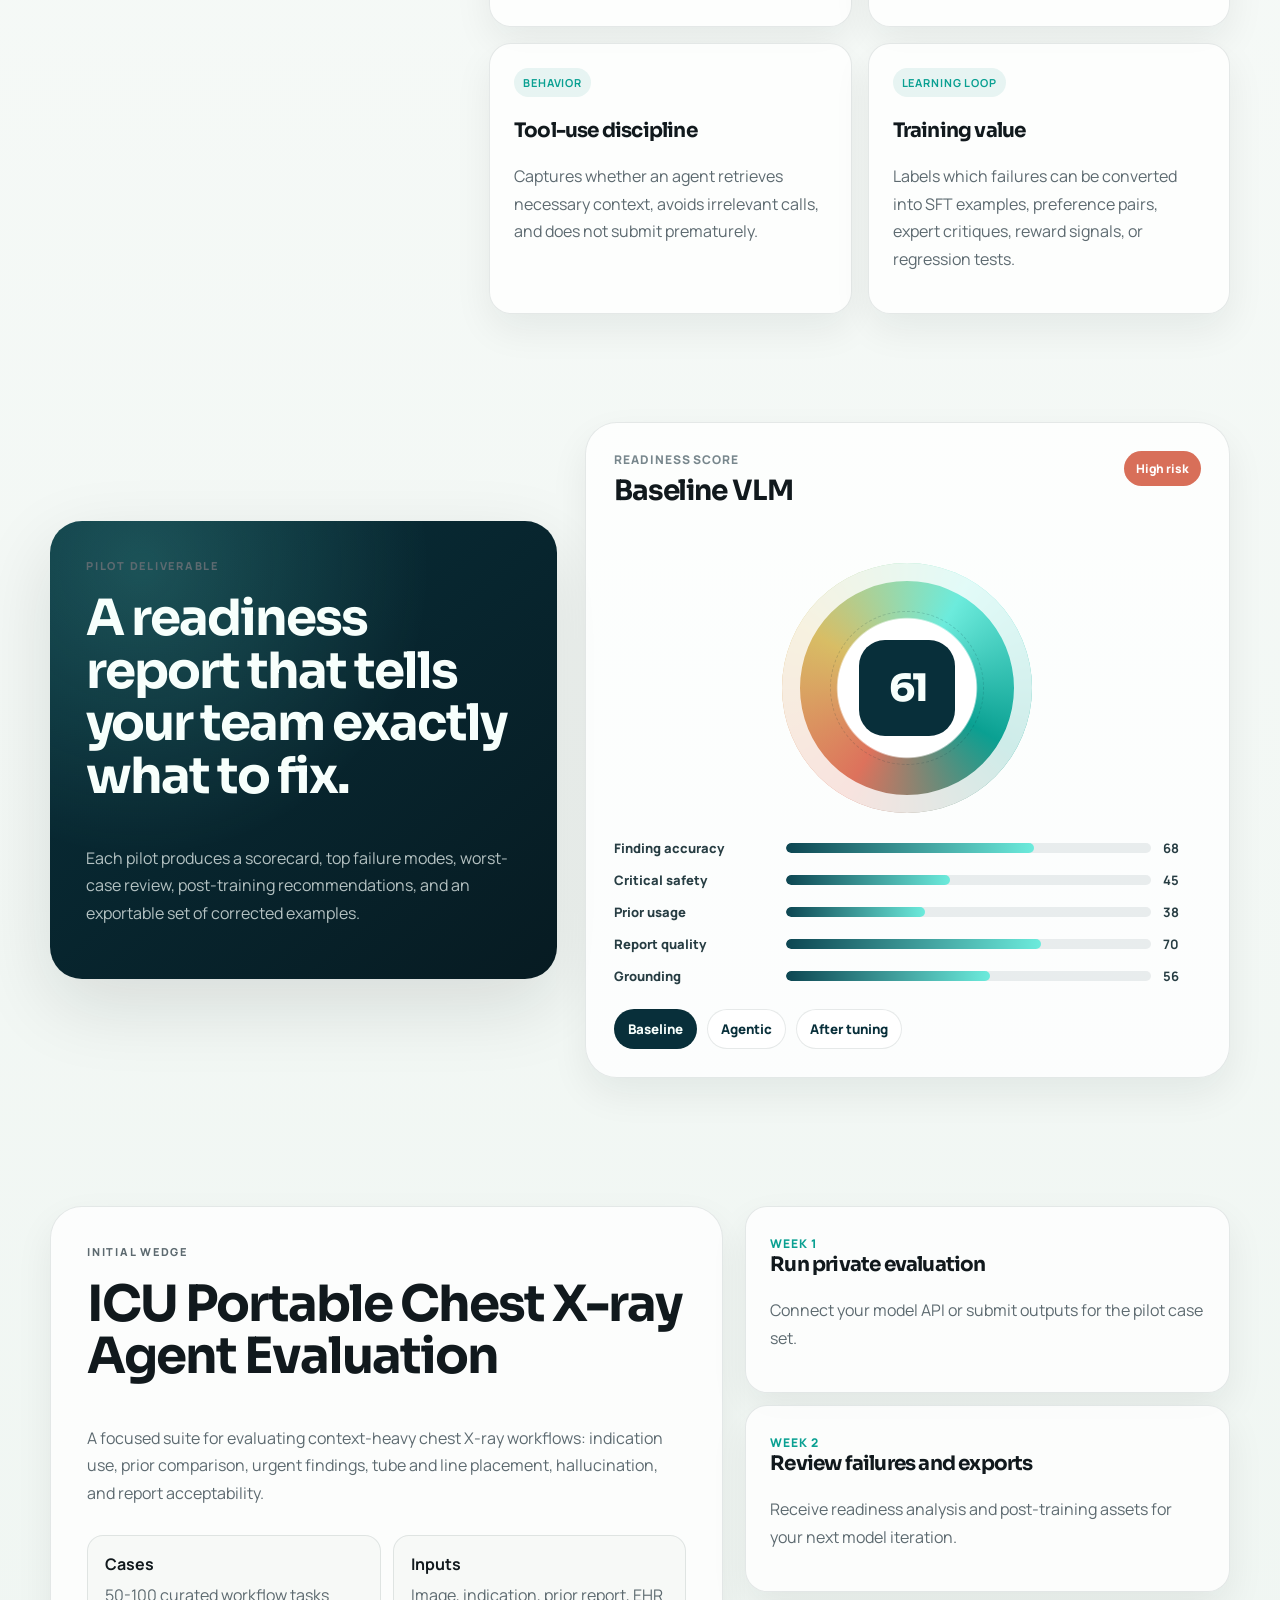
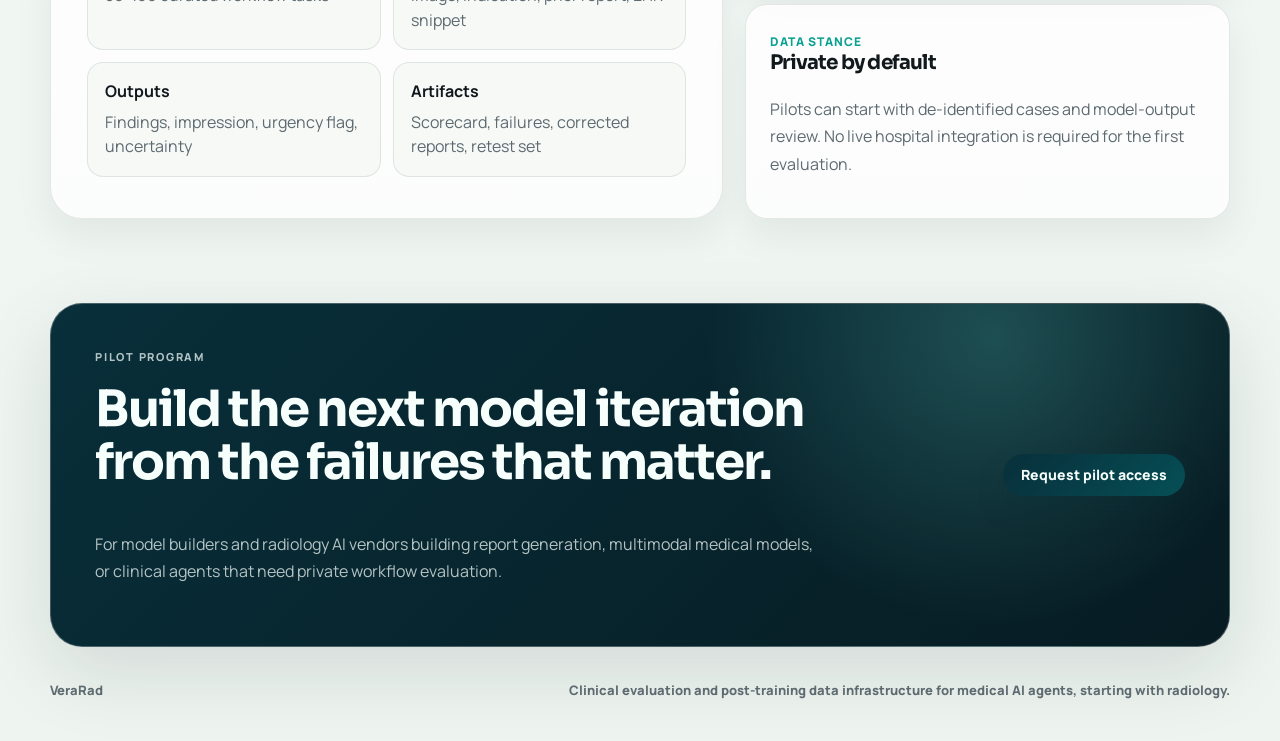
==== commit c756e27b: "Remove positioning section" ====
--- a/index.html
+++ b/index.html
@@ -149,32 +149,6 @@
         <strong>multimodal foundation models</strong>
       </section>
 
-      <section class="positioning-section section-shell">
-        <div class="positioning-copy">
-          <p class="eyebrow">Positioning</p>
-          <h2>Not a data marketplace. Not another leaderboard.</h2>
-          <p>
-            VeraRad is a clinical simulation layer for medical AI agents, starting with radiology.
-            We evaluate whether a model can complete workflow tasks safely, not just answer isolated image questions.
-          </p>
-        </div>
-        <div class="positioning-compare" aria-label="Static benchmark versus VeraRad workflow evaluation">
-          <article class="compare-card muted-card">
-            <span>Static benchmark</span>
-            <h3>What is in this image?</h3>
-            <p>Single-shot answers, limited context, shallow signal for deployment readiness.</p>
-          </article>
-          <div class="compare-bridge" aria-hidden="true">
-            <span></span>
-          </div>
-          <article class="compare-card accent-card">
-            <span>VeraRad workflow eval</span>
-            <h3>Can the agent complete the clinical task safely?</h3>
-            <p>Context use, prior comparison, urgency detection, report quality, and training-ready failures.</p>
-          </article>
-        </div>
-      </section>
-
       <section id="problem" class="section-shell problem-section">
         <div>
           <p class="eyebrow">Why now</p>
@@ -198,24 +172,6 @@
               package corrected examples, critiques, and regression cases for the next training run.
             </p>
           </article>
-        </div>
-      </section>
-
-      <section class="section-shell positioning-section" aria-label="Positioning">
-        <div class="positioning-card">
-          <p class="eyebrow">Positioning</p>
-          <h2>A radiology gym for medical AI agents.</h2>
-          <p class="positioning-subtitle">Not a data marketplace. Not another leaderboard.</p>
-          <div class="contrast-grid">
-            <div>
-              <span>Static benchmark</span>
-              <strong>What is in this image?</strong>
-            </div>
-            <div>
-              <span>VeraRad workflow eval</span>
-              <strong>Can the agent finish a clinical radiology task safely?</strong>
-            </div>
-          </div>
         </div>
       </section>
 
--- a/styles.css
+++ b/styles.css
@@ -572,165 +572,6 @@
   font-size: 13px;
 }
 
-.positioning-section {
-  position: relative;
-  margin-top: 28px;
-  padding: 42px;
-  overflow: hidden;
-  border: 1px solid rgba(14, 160, 146, 0.16);
-  border-radius: 34px;
-  background:
-    radial-gradient(circle at 92% 0%, rgba(108, 235, 220, 0.22), transparent 24rem),
-    linear-gradient(135deg, rgba(255, 255, 255, 0.88), rgba(247, 252, 249, 0.74));
-  box-shadow: var(--shadow-soft);
-}
-
-.positioning-section::before {
-  position: absolute;
-  right: -120px;
-  top: -150px;
-  width: 340px;
-  height: 340px;
-  content: "";
-  border-radius: 50%;
-  background: rgba(108, 235, 220, 0.16);
-  filter: blur(10px);
-}
-
-.positioning-copy {
-  position: relative;
-  z-index: 1;
-  max-width: 920px;
-}
-
-.positioning-copy h2 {
-  max-width: 900px;
-  margin-bottom: 16px;
-  font-size: clamp(34px, 5.2vw, 64px);
-}
-
-.positioning-copy p:not(.eyebrow) {
-  max-width: 760px;
-  margin-bottom: 0;
-  color: var(--muted);
-  font-size: 18px;
-  line-height: 1.7;
-}
-
-.positioning-compare {
-  position: relative;
-  z-index: 1;
-  display: grid;
-  grid-template-columns: 1fr 72px 1.18fr;
-  gap: 18px;
-  align-items: stretch;
-  margin-top: 34px;
-}
-
-.compare-card {
-  min-height: 210px;
-  padding: 28px;
-  border-radius: 26px;
-}
-
-.compare-card span {
-  display: inline-flex;
-  margin-bottom: 18px;
-  font-size: 12px;
-  font-weight: 900;
-  letter-spacing: 0.12em;
-  text-transform: uppercase;
-}
-
-.compare-card h3 {
-  max-width: 680px;
-  margin-bottom: 14px;
-  font-size: clamp(26px, 3vw, 40px);
-  letter-spacing: -0.06em;
-}
-
-.compare-card p {
-  max-width: 560px;
-  margin-bottom: 0;
-  line-height: 1.65;
-}
-
-.muted-card {
-  border: 1px solid rgba(17, 38, 45, 0.1);
-  background: rgba(255, 255, 255, 0.76);
-}
-
-.muted-card span {
-  color: var(--subtle);
-}
-
-.muted-card p {
-  color: var(--muted);
-}
-
-.accent-card {
-  color: #f7fffc;
-  border: 1px solid rgba(255, 255, 255, 0.14);
-  background:
-    radial-gradient(circle at 86% 8%, rgba(108, 235, 220, 0.16), transparent 16rem),
-    linear-gradient(135deg, var(--navy), #064d56);
-  box-shadow: 0 22px 54px rgba(8, 47, 58, 0.22);
-}
-
-.accent-card h3,
-.accent-card p {
-  color: #f7fffc;
-}
-
-.accent-card p {
-  opacity: 0.72;
-}
-
-.accent-card span {
-  color: var(--cyan);
-}
-
-.compare-bridge {
-  display: grid;
-  place-items: center;
-}
-
-.compare-bridge span {
-  position: relative;
-  display: block;
-  width: 54px;
-  height: 54px;
-  border: 1px solid rgba(14, 160, 146, 0.2);
-  border-radius: 50%;
-  background: rgba(255, 255, 255, 0.74);
-  box-shadow: 0 14px 30px rgba(14, 23, 27, 0.08);
-}
-
-.compare-bridge span::before,
-.compare-bridge span::after {
-  position: absolute;
-  content: "";
-}
-
-.compare-bridge span::before {
-  left: 17px;
-  top: 25px;
-  width: 18px;
-  height: 2px;
-  border-radius: 999px;
-  background: var(--teal);
-}
-
-.compare-bridge span::after {
-  right: 16px;
-  top: 20px;
-  width: 10px;
-  height: 10px;
-  border-top: 2px solid var(--teal);
-  border-right: 2px solid var(--teal);
-  transform: rotate(45deg);
-}
-
 .problem-section {
   display: grid;
   grid-template-columns: minmax(300px, 0.9fr) minmax(520px, 1.1fr);
@@ -768,7 +609,6 @@
 .metric-card,
 .scorecard,
 .suite-card,
-.positioning-card,
 .timeline-card article {
   border: 1px solid var(--line);
   background: rgba(255, 255, 255, 0.76);
@@ -1087,11 +927,9 @@
 @media (max-width: 1040px) {
   .hero,
   .problem-section,
-  .positioning-compare,
   .metrics-section,
   .report-section,
   .suite-section,
-  .contrast-grid,
   .cta-section {
     grid-template-columns: 1fr;
   }
@@ -1155,17 +993,8 @@
   .problem-cards,
   .workflow,
   .metric-board,
-  .positioning-compare,
   .suite-grid {
     grid-template-columns: 1fr;
-  }
-
-  .positioning-section {
-    padding: 24px;
-  }
-
-  .compare-bridge {
-    display: none;
   }
 
   .console-layout {
@@ -1198,7 +1027,6 @@
   .report-copy,
   .suite-card,
   .scorecard,
-  .positioning-card,
   .cta-section {
     padding: 24px;
   }
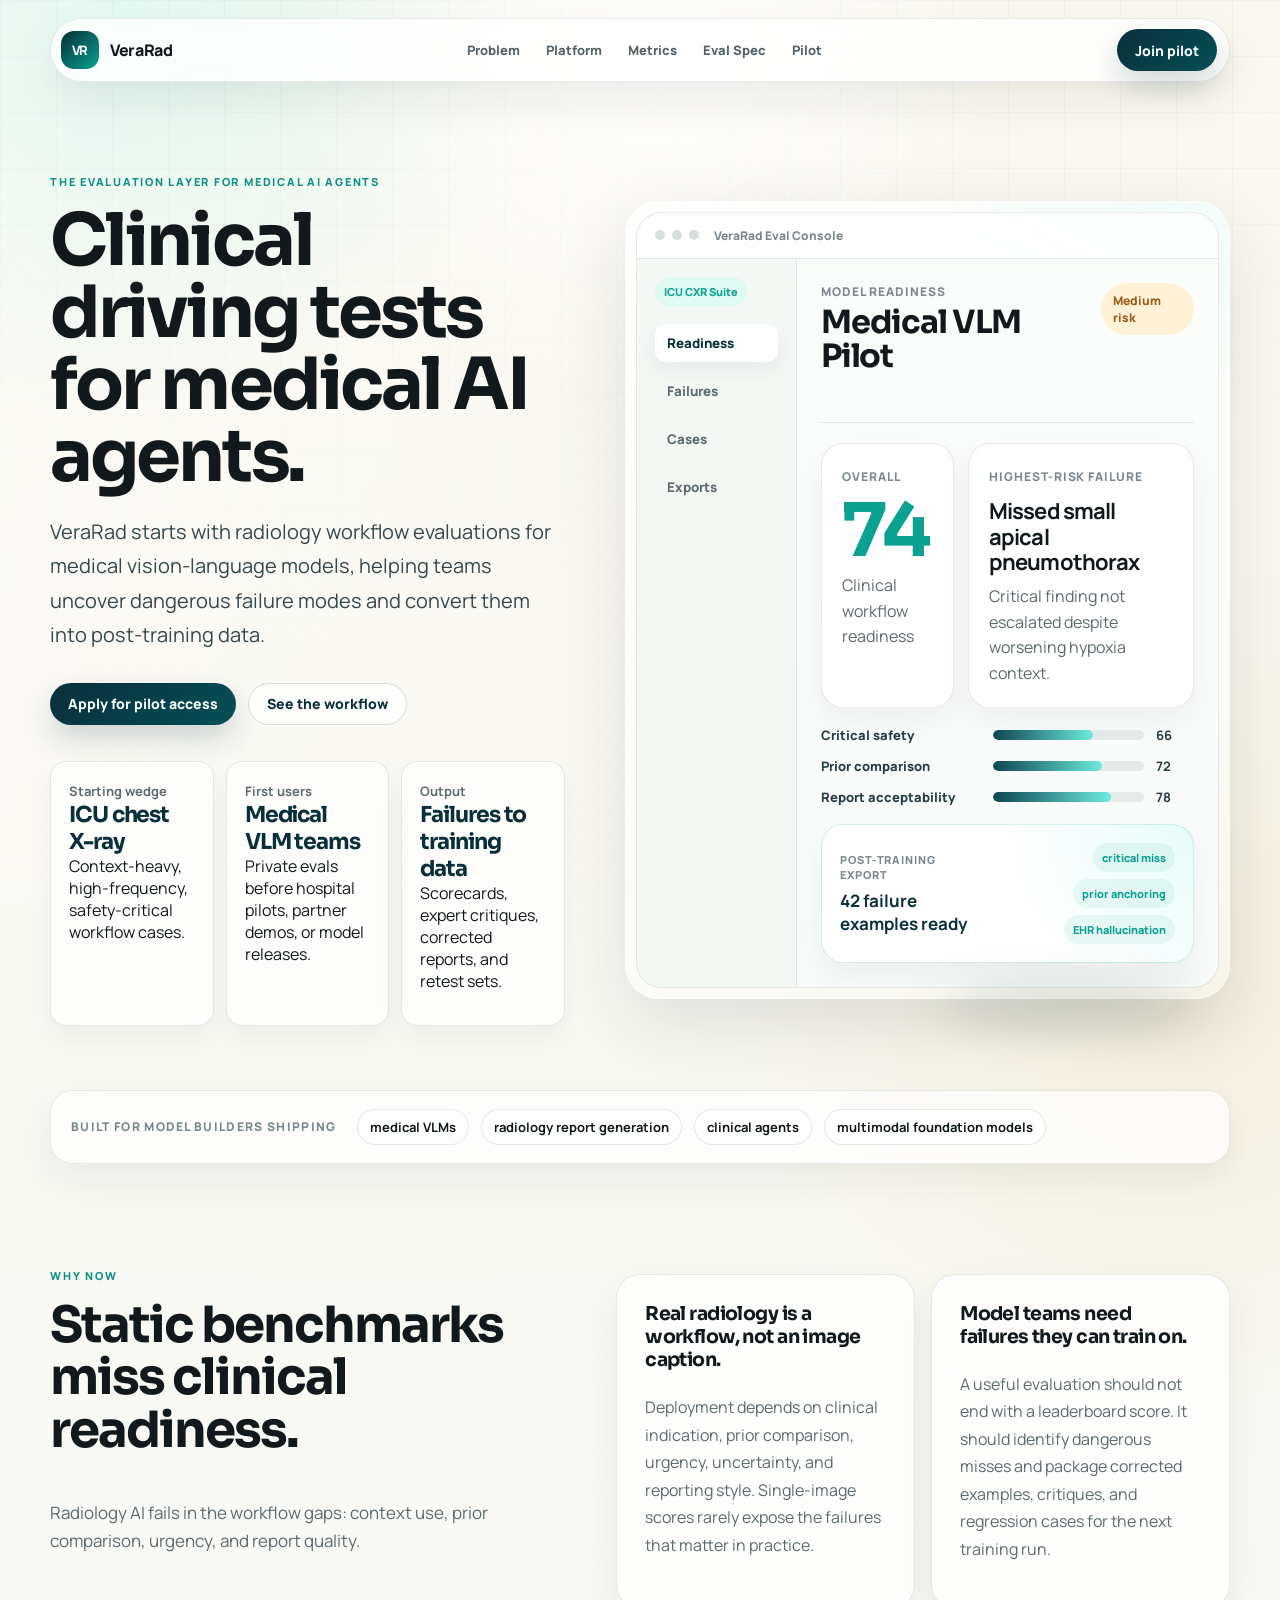
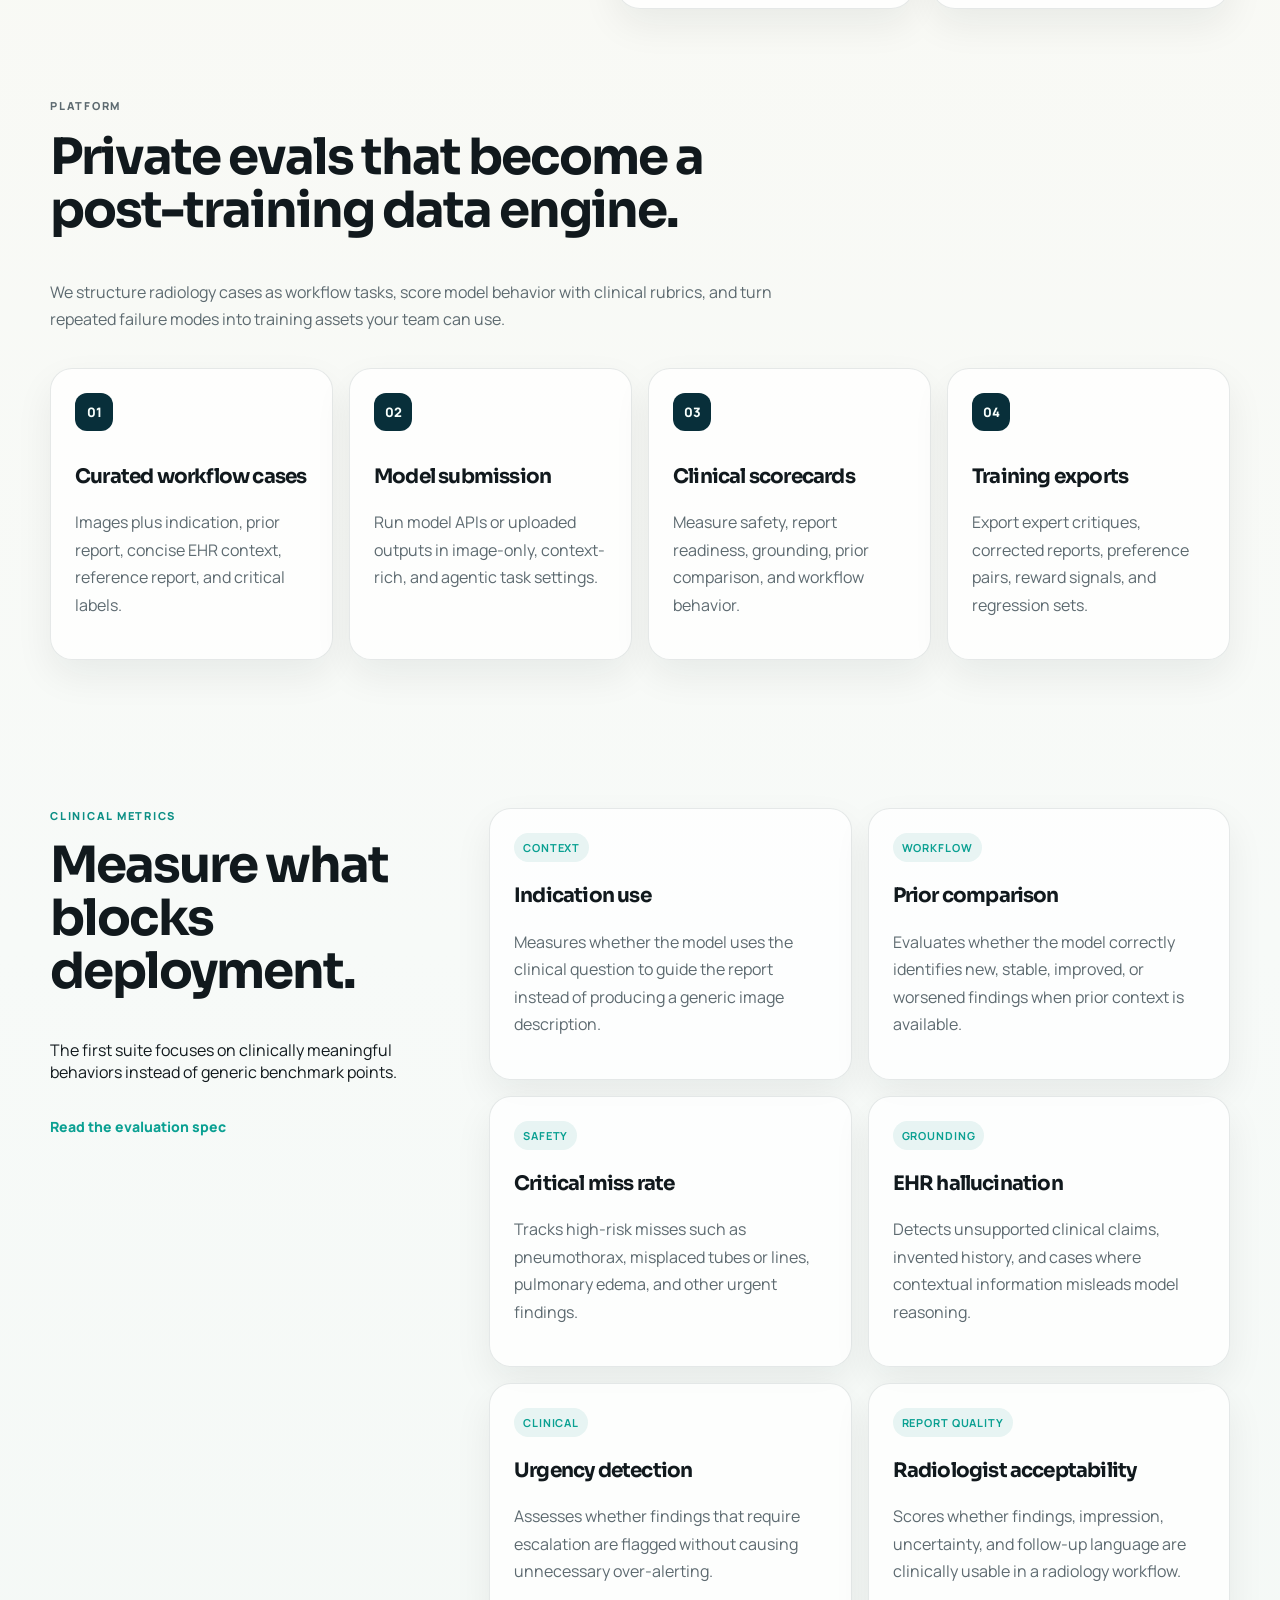
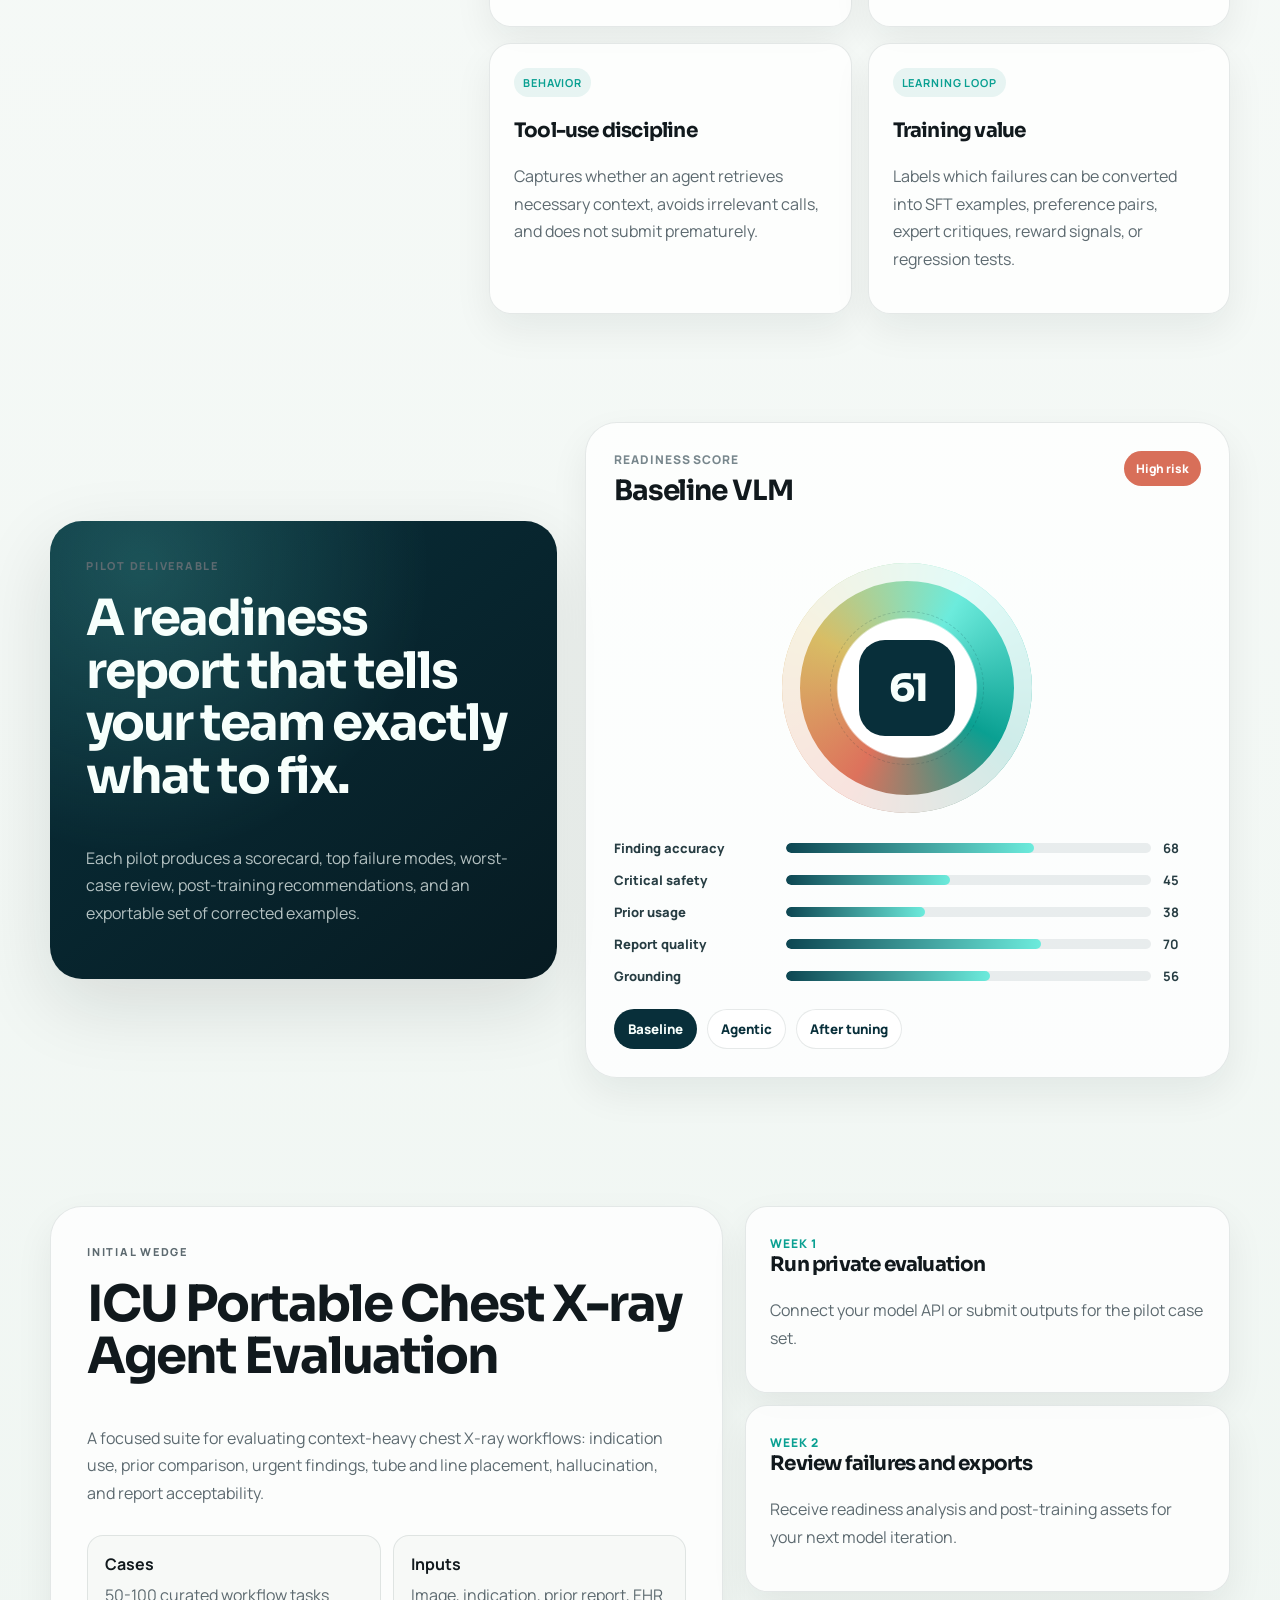
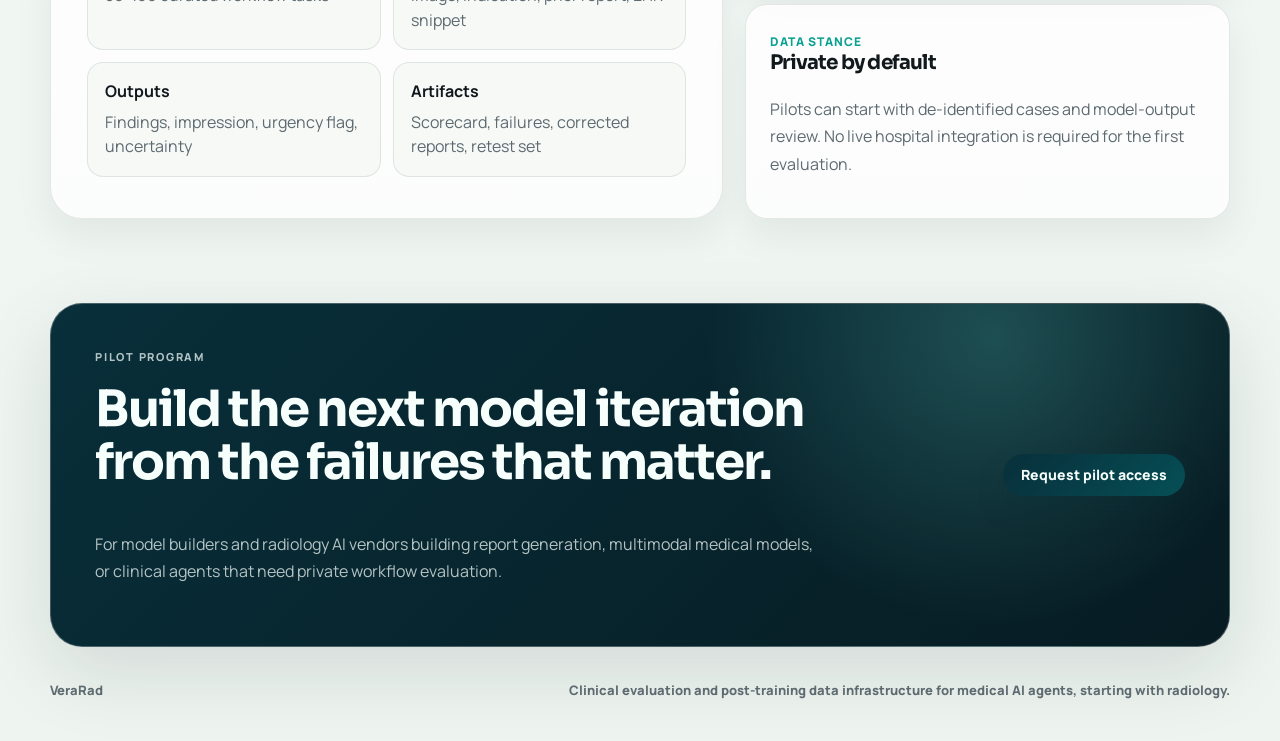
==== commit 77d586aa: "Add evaluation spec page" ====
--- a/index.html
+++ b/index.html
@@ -36,6 +36,7 @@
         <a href="#problem">Problem</a>
         <a href="#platform">Platform</a>
         <a href="#metrics">Metrics</a>
+        <a href="eval-spec.html">Eval Spec</a>
         <a href="#pilot">Pilot</a>
       </nav>
       <a class="nav-cta" href="#contact">Join pilot</a>
@@ -213,6 +214,7 @@
           <p class="eyebrow">Clinical metrics</p>
           <h2>Measure what blocks deployment.</h2>
           <p>The first suite focuses on clinically meaningful behaviors instead of generic benchmark points.</p>
+          <a class="inline-link" href="eval-spec.html">Read the evaluation spec</a>
         </div>
         <div class="metric-board" id="metricBoard"></div>
       </section>
--- a/styles.css
+++ b/styles.css
@@ -913,6 +913,243 @@
   color: rgba(247, 255, 252, 0.72);
 }
 
+.inline-link {
+  display: inline-flex;
+  width: fit-content;
+  margin-top: 18px;
+  color: var(--teal);
+  font-size: 14px;
+  font-weight: 850;
+}
+
+.spec-hero {
+  display: grid;
+  grid-template-columns: minmax(0, 1.08fr) minmax(320px, 0.62fr);
+  gap: 42px;
+  align-items: center;
+  padding: 96px 0 44px;
+}
+
+.spec-hero h1 {
+  max-width: 940px;
+}
+
+.spec-summary-card {
+  padding: 26px;
+  border: 1px solid var(--line);
+  border-radius: var(--radius-xl);
+  background:
+    radial-gradient(circle at 100% 0%, rgba(108, 235, 220, 0.18), transparent 16rem),
+    rgba(255, 255, 255, 0.8);
+  box-shadow: var(--shadow-soft);
+}
+
+.spec-summary-card > span {
+  display: inline-flex;
+  margin-bottom: 20px;
+  color: var(--teal);
+  font-size: 12px;
+  font-weight: 900;
+  letter-spacing: 0.12em;
+  text-transform: uppercase;
+}
+
+.spec-summary-card ol {
+  display: grid;
+  gap: 12px;
+  margin: 0;
+  padding-left: 22px;
+  color: #2d4248;
+  font-weight: 750;
+}
+
+.spec-band {
+  display: grid;
+  grid-template-columns: repeat(3, 1fr);
+  gap: 14px;
+  padding: 16px 0 62px;
+}
+
+.spec-band article {
+  padding: 20px;
+  border: 1px solid var(--line);
+  border-radius: var(--radius-lg);
+  background: rgba(255, 255, 255, 0.74);
+  box-shadow: var(--shadow-soft);
+}
+
+.spec-band strong {
+  display: block;
+  margin-bottom: 8px;
+  color: var(--navy);
+}
+
+.spec-band span {
+  color: var(--muted);
+  line-height: 1.55;
+}
+
+.spec-section,
+.rubric-section,
+.taxonomy-section {
+  padding: 68px 0;
+}
+
+.spec-heading {
+  max-width: 820px;
+  margin-bottom: 30px;
+}
+
+.spec-heading p:not(.eyebrow) {
+  color: var(--muted);
+  font-size: 17px;
+  line-height: 1.7;
+}
+
+.metric-spec-grid {
+  display: grid;
+  grid-template-columns: repeat(3, minmax(0, 1fr));
+  gap: 16px;
+}
+
+.metric-spec-grid article {
+  min-height: 360px;
+  padding: 24px;
+  border: 1px solid var(--line);
+  border-radius: var(--radius-lg);
+  background: rgba(255, 255, 255, 0.78);
+  box-shadow: var(--shadow-soft);
+}
+
+.metric-spec-grid article > span {
+  display: inline-flex;
+  width: 38px;
+  height: 38px;
+  align-items: center;
+  justify-content: center;
+  margin-bottom: 22px;
+  color: #f7fffc;
+  border-radius: 12px;
+  background: var(--navy);
+  font-size: 12px;
+  font-weight: 900;
+}
+
+.metric-spec-grid p {
+  color: var(--muted);
+  line-height: 1.62;
+}
+
+.metric-spec-grid ul {
+  display: grid;
+  gap: 9px;
+  margin: 18px 0 0;
+  padding-left: 18px;
+  color: var(--muted);
+  line-height: 1.55;
+}
+
+.metric-spec-grid li strong {
+  color: var(--ink);
+}
+
+.rubric-grid {
+  display: grid;
+  grid-template-columns: repeat(5, 1fr);
+  gap: 12px;
+}
+
+.rubric-grid article {
+  padding: 22px;
+  border: 1px solid var(--line);
+  border-radius: var(--radius-lg);
+  background: rgba(255, 255, 255, 0.78);
+  box-shadow: var(--shadow-soft);
+}
+
+.rubric-grid strong {
+  display: grid;
+  width: 46px;
+  height: 46px;
+  margin-bottom: 18px;
+  color: #f7fffc;
+  place-items: center;
+  border-radius: 14px;
+  background: linear-gradient(135deg, var(--navy), var(--teal));
+  font-family: var(--heading);
+  font-size: 21px;
+}
+
+.rubric-grid span {
+  display: block;
+  margin-bottom: 8px;
+  font-weight: 900;
+}
+
+.rubric-grid p {
+  margin-bottom: 0;
+  color: var(--muted);
+  line-height: 1.55;
+}
+
+.format-grid {
+  display: grid;
+  grid-template-columns: repeat(2, minmax(0, 1fr));
+  gap: 18px;
+}
+
+.format-grid article {
+  display: flex;
+  min-height: 440px;
+  flex-direction: column;
+  padding: 24px;
+  overflow: hidden;
+  border: 1px solid var(--line);
+  border-radius: var(--radius-lg);
+  background: rgba(255, 255, 255, 0.8);
+  box-shadow: var(--shadow-soft);
+}
+
+.format-grid p {
+  color: var(--muted);
+  line-height: 1.62;
+}
+
+pre {
+  flex: 1;
+  margin: 6px 0 0;
+  padding: 18px;
+  overflow: auto;
+  color: #dffdf6;
+  border-radius: 18px;
+  background:
+    radial-gradient(circle at 100% 0%, rgba(108, 235, 220, 0.12), transparent 13rem),
+    #071b22;
+  font-size: 12px;
+  line-height: 1.55;
+}
+
+code {
+  font-family: "SFMono-Regular", Consolas, "Liberation Mono", monospace;
+}
+
+.taxonomy-tags {
+  display: flex;
+  flex-wrap: wrap;
+  gap: 10px;
+}
+
+.taxonomy-tags span {
+  padding: 10px 13px;
+  color: var(--navy);
+  border: 1px solid rgba(14, 160, 146, 0.18);
+  border-radius: 999px;
+  background: rgba(255, 255, 255, 0.74);
+  box-shadow: 0 10px 22px rgba(14, 23, 27, 0.045);
+  font-size: 13px;
+  font-weight: 850;
+}
+
 .footer {
   display: flex;
   justify-content: space-between;
@@ -926,6 +1163,7 @@
 
 @media (max-width: 1040px) {
   .hero,
+  .spec-hero,
   .problem-section,
   .metrics-section,
   .report-section,
@@ -943,6 +1181,11 @@
   }
 
   .workflow {
+    grid-template-columns: repeat(2, 1fr);
+  }
+
+  .metric-spec-grid,
+  .rubric-grid {
     grid-template-columns: repeat(2, 1fr);
   }
 
@@ -990,9 +1233,13 @@
   }
 
   .hero-proof,
+  .spec-band,
   .problem-cards,
   .workflow,
   .metric-board,
+  .metric-spec-grid,
+  .rubric-grid,
+  .format-grid,
   .suite-grid {
     grid-template-columns: 1fr;
   }
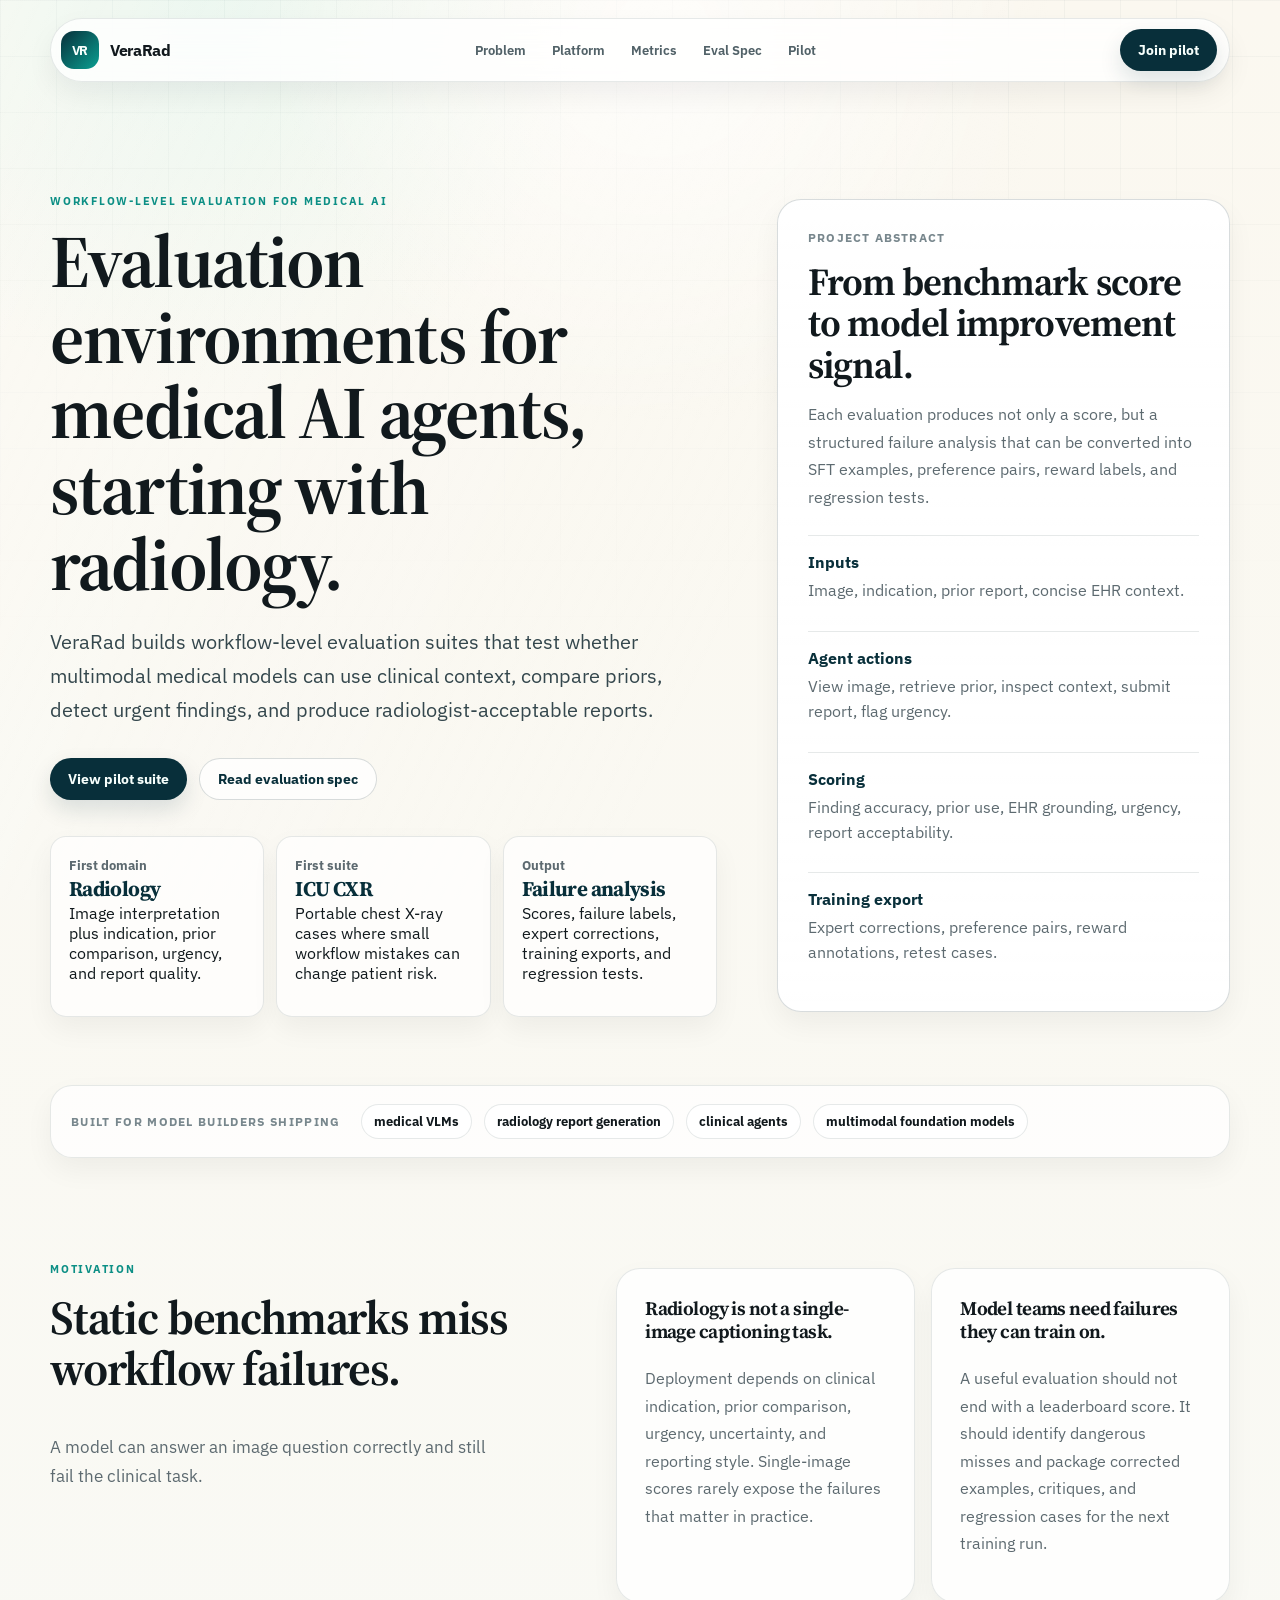
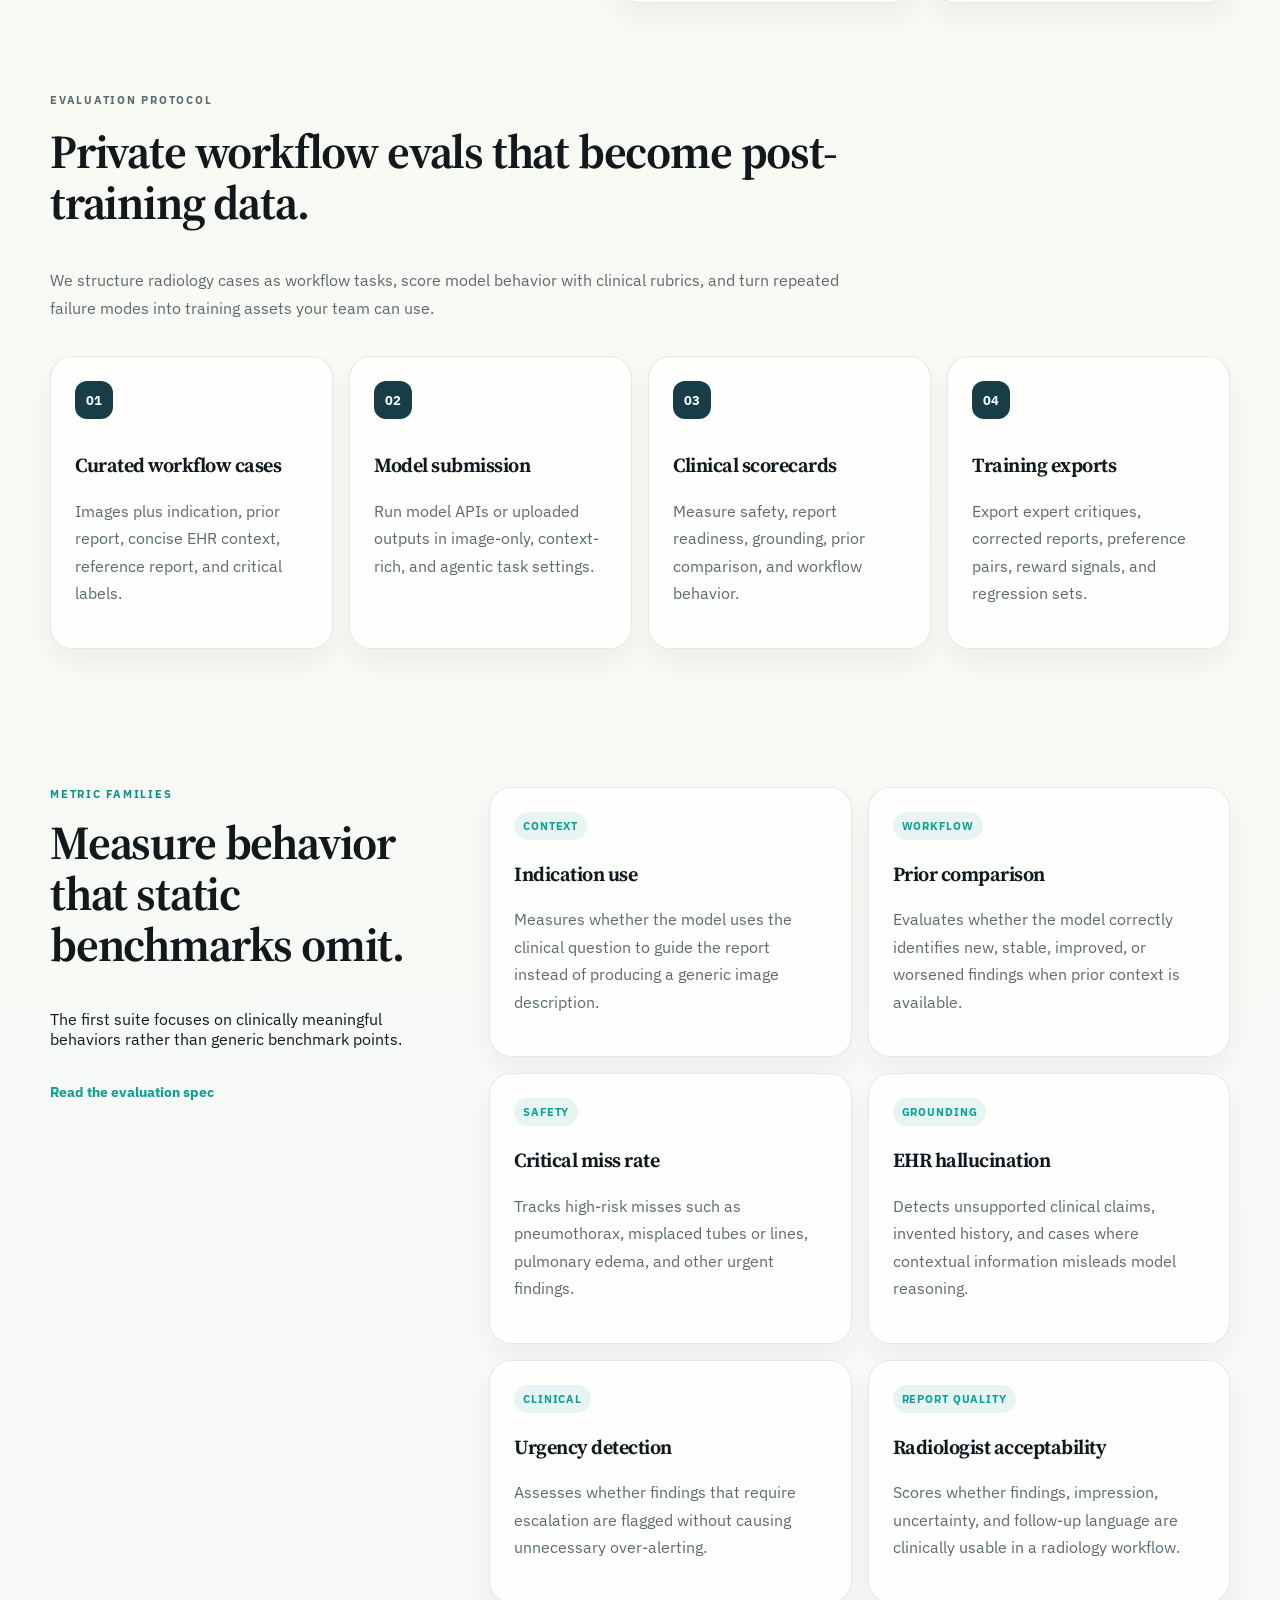
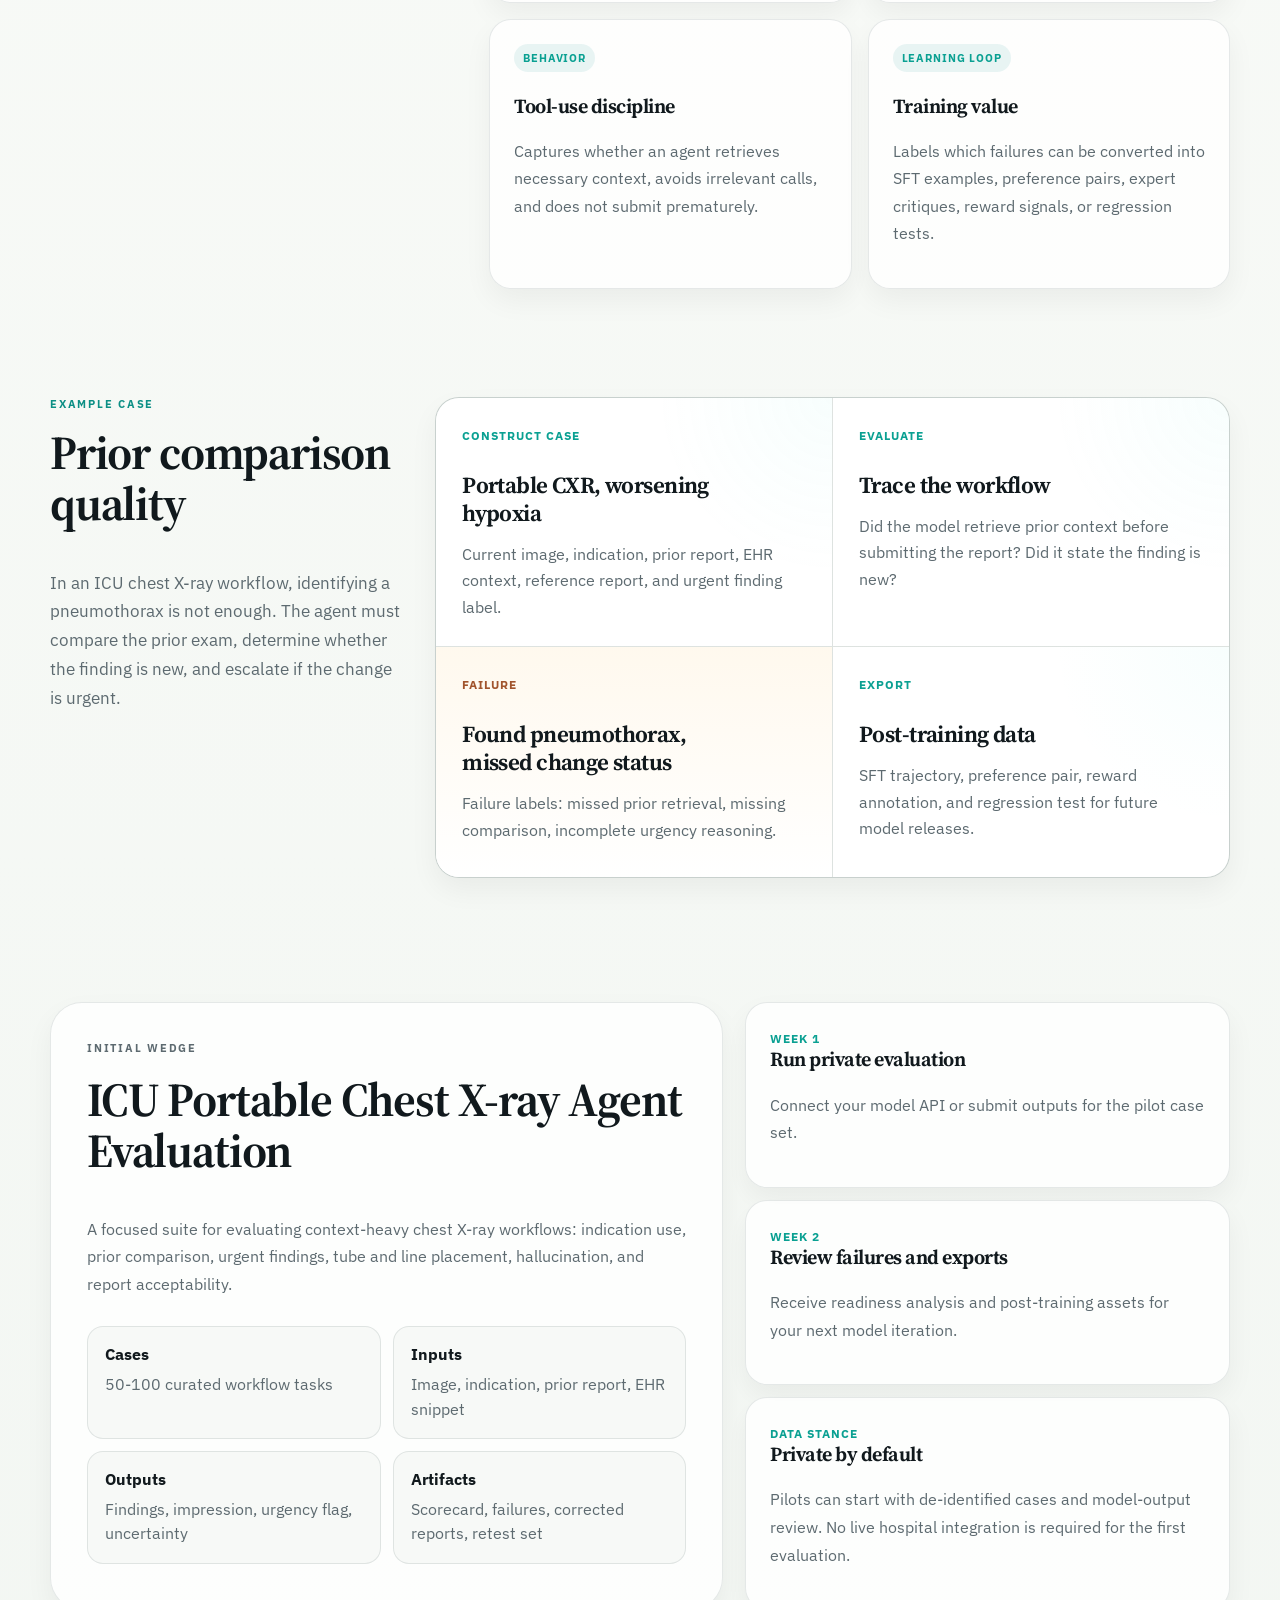
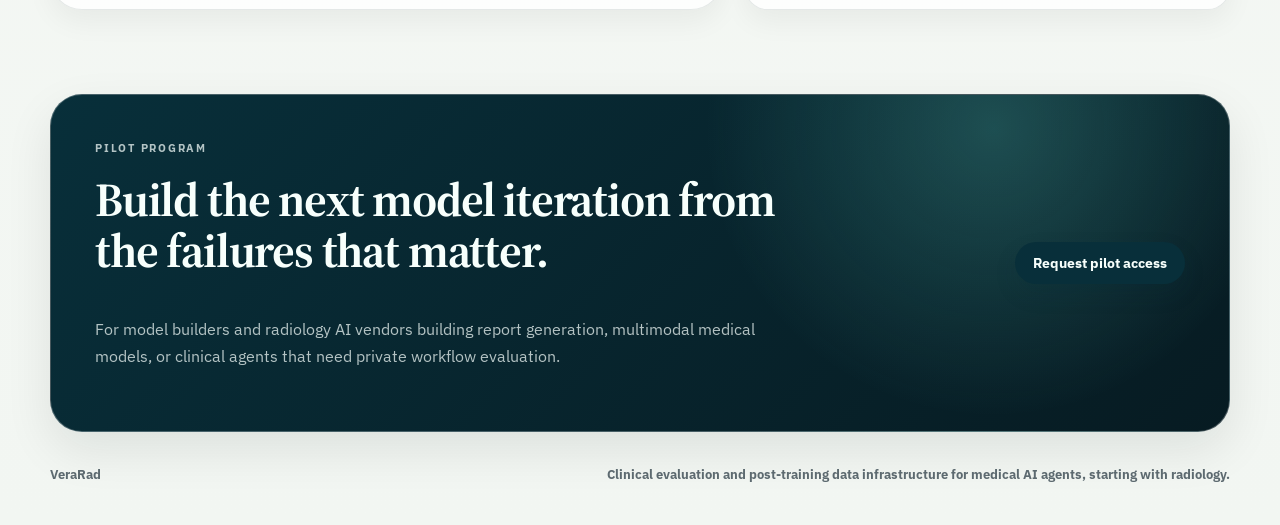
==== commit 4c22a4d5: "Refine homepage toward academic positioning" ====
--- a/index.html
+++ b/index.html
@@ -3,12 +3,12 @@
   <head>
     <meta charset="UTF-8" />
     <meta name="viewport" content="width=device-width, initial-scale=1.0" />
-    <title>VeraRad | The Evaluation Layer for Medical AI Agents</title>
+    <title>VeraRad | Workflow Evaluation for Medical AI Agents</title>
     <meta
       name="description"
       content="VeraRad builds clinical workflow evaluations and post-training data exports for medical AI agents, starting with radiology."
     />
-    <meta property="og:title" content="VeraRad | The Evaluation Layer for Medical AI Agents" />
+    <meta property="og:title" content="VeraRad | Workflow Evaluation for Medical AI Agents" />
     <meta
       property="og:description"
       content="Evaluate whether medical multimodal models can work through radiology cases safely, use context, compare priors, and produce clinically usable reports."
@@ -16,10 +16,11 @@
     <meta property="og:type" content="website" />
     <meta property="og:url" content="https://aaronluo00.github.io/verarad/" />
     <meta name="theme-color" content="#082f3a" />
+    <link rel="icon" href="data:image/svg+xml,%3Csvg xmlns='http://www.w3.org/2000/svg' viewBox='0 0 64 64'%3E%3Crect width='64' height='64' rx='16' fill='%23082f3a'/%3E%3Ctext x='50%25' y='56%25' text-anchor='middle' font-family='Arial' font-size='24' font-weight='700' fill='white'%3EVR%3C/text%3E%3C/svg%3E" />
     <link rel="preconnect" href="https://fonts.googleapis.com" />
     <link rel="preconnect" href="https://fonts.gstatic.com" crossorigin />
     <link
-      href="https://fonts.googleapis.com/css2?family=Manrope:wght@400;500;600;700;800&family=Sora:wght@500;600;700;800&display=swap"
+      href="https://fonts.googleapis.com/css2?family=IBM+Plex+Sans:wght@400;500;600;700&family=Source+Serif+4:opsz,wght@8..60,500;8..60,600;8..60,700&display=swap"
       rel="stylesheet"
     />
     <link rel="stylesheet" href="styles.css" />
@@ -45,98 +46,58 @@
     <main id="top">
       <section class="hero section-shell">
         <div class="hero-copy">
-          <p class="eyebrow">The evaluation layer for medical AI agents</p>
-          <h1>Clinical driving tests for medical AI agents.</h1>
+          <p class="eyebrow">Workflow-level evaluation for medical AI</p>
+          <h1>Evaluation environments for medical AI agents, starting with radiology.</h1>
           <p class="hero-subtitle">
-            VeraRad starts with radiology workflow evaluations for medical vision-language models, helping teams uncover
-            dangerous failure modes and convert them into post-training data.
+            VeraRad builds workflow-level evaluation suites that test whether multimodal medical models can use clinical
+            context, compare priors, detect urgent findings, and produce radiologist-acceptable reports.
           </p>
           <div class="hero-actions">
-            <a class="button primary" href="#contact">Apply for pilot access</a>
-            <a class="button secondary" href="#platform">See the workflow</a>
+            <a class="button primary" href="#pilot">View pilot suite</a>
+            <a class="button secondary" href="eval-spec.html">Read evaluation spec</a>
           </div>
           <div class="hero-proof" aria-label="Pilot proof points">
             <div>
-              <span>Starting wedge</span>
-              <strong>ICU chest X-ray</strong>
-              <p>Context-heavy, high-frequency, safety-critical workflow cases.</p>
-            </div>
-            <div>
-              <span>First users</span>
-              <strong>Medical VLM teams</strong>
-              <p>Private evals before hospital pilots, partner demos, or model releases.</p>
+              <span>First domain</span>
+              <strong>Radiology</strong>
+              <p>Image interpretation plus indication, prior comparison, urgency, and report quality.</p>
+            </div>
+            <div>
+              <span>First suite</span>
+              <strong>ICU CXR</strong>
+              <p>Portable chest X-ray cases where small workflow mistakes can change patient risk.</p>
             </div>
             <div>
               <span>Output</span>
-              <strong>Failures to training data</strong>
-              <p>Scorecards, expert critiques, corrected reports, and retest sets.</p>
-            </div>
-          </div>
-        </div>
-
-        <aside class="product-shell" aria-label="Product interface preview">
-          <div class="window-bar">
-            <span></span>
-            <span></span>
-            <span></span>
-            <p>VeraRad Eval Console</p>
-          </div>
-          <div class="console-layout">
-            <div class="console-sidebar">
-              <span class="suite-badge">ICU CXR Suite</span>
-              <button type="button" class="active">Readiness</button>
-              <button type="button">Failures</button>
-              <button type="button">Cases</button>
-              <button type="button">Exports</button>
-            </div>
-            <div class="console-main">
-              <div class="console-header">
-                <div>
-                  <p>Model readiness</p>
-                  <h2>Medical VLM Pilot</h2>
-                </div>
-                <span class="risk-pill">Medium risk</span>
-              </div>
-              <div class="readiness-grid">
-                <div class="readiness-score">
-                  <span>Overall</span>
-                  <strong>74</strong>
-                  <p>Clinical workflow readiness</p>
-                </div>
-                <div class="finding-card">
-                  <span>Highest-risk failure</span>
-                  <strong>Missed small apical pneumothorax</strong>
-                  <p>Critical finding not escalated despite worsening hypoxia context.</p>
-                </div>
-              </div>
-              <div class="metric-bars">
-                <div>
-                  <span>Critical safety</span>
-                  <i style="--value: 66%"></i>
-                  <strong>66</strong>
-                </div>
-                <div>
-                  <span>Prior comparison</span>
-                  <i style="--value: 72%"></i>
-                  <strong>72</strong>
-                </div>
-                <div>
-                  <span>Report acceptability</span>
-                  <i style="--value: 78%"></i>
-                  <strong>78</strong>
-                </div>
-              </div>
-              <div class="trace-card">
-                <div>
-                  <span>Post-training export</span>
-                  <strong>42 failure examples ready</strong>
-                </div>
-                <div class="tag-row">
-                  <em>critical miss</em>
-                  <em>prior anchoring</em>
-                  <em>EHR hallucination</em>
-                </div>
-              </div>
+              <strong>Failure analysis</strong>
+              <p>Scores, failure labels, expert corrections, training exports, and regression tests.</p>
+            </div>
+          </div>
+        </div>
+
+        <aside class="abstract-card" aria-label="Project abstract">
+          <p class="card-label">Project abstract</p>
+          <h2>From benchmark score to model improvement signal.</h2>
+          <p>
+            Each evaluation produces not only a score, but a structured failure analysis that can be converted into SFT
+            examples, preference pairs, reward labels, and regression tests.
+          </p>
+          <div class="protocol-list" aria-label="Evaluation protocol summary">
+            <div>
+              <span>Inputs</span>
+              <p>Image, indication, prior report, concise EHR context.</p>
+            </div>
+            <div>
+              <span>Agent actions</span>
+              <p>View image, retrieve prior, inspect context, submit report, flag urgency.</p>
+            </div>
+            <div>
+              <span>Scoring</span>
+              <p>Finding accuracy, prior use, EHR grounding, urgency, report acceptability.</p>
+            </div>
+            <div>
+              <span>Training export</span>
+              <p>Expert corrections, preference pairs, reward annotations, retest cases.</p>
             </div>
           </div>
         </aside>
@@ -152,15 +113,15 @@
 
       <section id="problem" class="section-shell problem-section">
         <div>
-          <p class="eyebrow">Why now</p>
-          <h2>Static benchmarks miss clinical readiness.</h2>
+          <p class="eyebrow">Motivation</p>
+          <h2>Static benchmarks miss workflow failures.</h2>
           <p class="section-kicker">
-            Radiology AI fails in the workflow gaps: context use, prior comparison, urgency, and report quality.
+            A model can answer an image question correctly and still fail the clinical task.
           </p>
         </div>
         <div class="problem-cards">
           <article>
-            <h3>Real radiology is a workflow, not an image caption.</h3>
+            <h3>Radiology is not a single-image captioning task.</h3>
             <p>
               Deployment depends on clinical indication, prior comparison, urgency, uncertainty, and reporting style.
               Single-image scores rarely expose the failures that matter in practice.
@@ -178,8 +139,8 @@
 
       <section id="platform" class="section-shell platform-section">
         <div class="section-heading">
-          <p class="eyebrow">Platform</p>
-          <h2>Private evals that become a post-training data engine.</h2>
+          <p class="eyebrow">Evaluation protocol</p>
+          <h2>Private workflow evals that become post-training data.</h2>
           <p>
             We structure radiology cases as workflow tasks, score model behavior with clinical rubrics, and turn
             repeated failure modes into training assets your team can use.
@@ -211,39 +172,43 @@
 
       <section id="metrics" class="section-shell metrics-section">
         <div class="metrics-intro">
-          <p class="eyebrow">Clinical metrics</p>
-          <h2>Measure what blocks deployment.</h2>
-          <p>The first suite focuses on clinically meaningful behaviors instead of generic benchmark points.</p>
+          <p class="eyebrow">Metric families</p>
+          <h2>Measure behavior that static benchmarks omit.</h2>
+          <p>The first suite focuses on clinically meaningful behaviors rather than generic benchmark points.</p>
           <a class="inline-link" href="eval-spec.html">Read the evaluation spec</a>
         </div>
         <div class="metric-board" id="metricBoard"></div>
       </section>
 
-      <section class="section-shell report-section">
-        <div class="report-copy">
-          <p class="eyebrow">Pilot deliverable</p>
-          <h2>A readiness report that tells your team exactly what to fix.</h2>
-          <p>
-            Each pilot produces a scorecard, top failure modes, worst-case review, post-training recommendations, and
-            an exportable set of corrected examples.
-          </p>
-        </div>
-        <div class="scorecard">
-          <div class="scorecard-header">
-            <div>
-              <p>Readiness Score</p>
-              <h3 id="modelName">Baseline VLM</h3>
-            </div>
-            <span id="riskBadge">High risk</span>
-          </div>
-          <div class="score-orb">
-            <div id="radarCore" aria-live="polite">61</div>
-          </div>
-          <div class="bar-list" id="scoreBars"></div>
-          <div class="switcher" aria-label="Select scorecard">
-            <button type="button" class="model-tab active" data-model="baseline" aria-pressed="true">Baseline</button>
-            <button type="button" class="model-tab" data-model="agent" aria-pressed="false">Agentic</button>
-            <button type="button" class="model-tab" data-model="after" aria-pressed="false">After tuning</button>
+      <section class="section-shell example-section">
+        <div class="example-copy">
+          <p class="eyebrow">Example case</p>
+          <h2>Prior comparison quality</h2>
+          <p>
+            In an ICU chest X-ray workflow, identifying a pneumothorax is not enough. The agent must compare the prior
+            exam, determine whether the finding is new, and escalate if the change is urgent.
+          </p>
+        </div>
+        <div class="case-card" aria-label="Prior comparison case example">
+          <div class="case-column">
+            <span>Construct case</span>
+            <h3>Portable CXR, worsening hypoxia</h3>
+            <p>Current image, indication, prior report, EHR context, reference report, and urgent finding label.</p>
+          </div>
+          <div class="case-column">
+            <span>Evaluate</span>
+            <h3>Trace the workflow</h3>
+            <p>Did the model retrieve prior context before submitting the report? Did it state the finding is new?</p>
+          </div>
+          <div class="case-column failure">
+            <span>Failure</span>
+            <h3>Found pneumothorax, missed change status</h3>
+            <p>Failure labels: missed prior retrieval, missing comparison, incomplete urgency reasoning.</p>
+          </div>
+          <div class="case-column">
+            <span>Export</span>
+            <h3>Post-training data</h3>
+            <p>SFT trajectory, preference pair, reward annotation, and regression test for future model releases.</p>
           </div>
         </div>
       </section>
--- a/styles.css
+++ b/styles.css
@@ -14,13 +14,13 @@
   --mint: #ddfbf2;
   --gold: #d8bd65;
   --red: #dd725c;
-  --shadow-soft: 0 16px 38px rgba(14, 23, 27, 0.065);
-  --shadow-lift: 0 26px 76px rgba(14, 23, 27, 0.12);
+  --shadow-soft: 0 12px 28px rgba(14, 23, 27, 0.052);
+  --shadow-lift: 0 18px 48px rgba(14, 23, 27, 0.09);
   --radius-xl: 32px;
   --radius-lg: 22px;
   --radius-md: 16px;
-  --heading: "Sora", sans-serif;
-  --body: "Manrope", sans-serif;
+  --heading: "Source Serif 4", serif;
+  --body: "IBM Plex Sans", sans-serif;
 }
 
 * {
@@ -36,9 +36,8 @@
   color: var(--ink);
   font-family: var(--body);
   background:
-    radial-gradient(circle at 10% 0%, rgba(108, 235, 220, 0.24), transparent 26rem),
-    radial-gradient(circle at 92% 18%, rgba(217, 182, 108, 0.16), transparent 28rem),
-    linear-gradient(180deg, #fbf8f0 0%, #f7faf8 46%, #eef5f1 100%);
+    radial-gradient(circle at 16% 0%, rgba(108, 235, 220, 0.13), transparent 25rem),
+    linear-gradient(180deg, #fbf8f0 0%, #f8faf7 52%, #f2f6f2 100%);
 }
 
 body::before {
@@ -59,8 +58,8 @@
   z-index: -1;
   pointer-events: none;
   background:
-    radial-gradient(circle at 52% 4%, rgba(255, 255, 255, 0.85), transparent 23rem),
-    linear-gradient(115deg, rgba(255, 255, 255, 0.34), transparent 60%);
+    radial-gradient(circle at 52% 4%, rgba(255, 255, 255, 0.68), transparent 24rem),
+    linear-gradient(115deg, rgba(255, 255, 255, 0.24), transparent 60%);
 }
 
 a {
@@ -91,7 +90,7 @@
   border: 1px solid var(--line);
   border-radius: 999px;
   background: rgba(255, 255, 255, 0.78);
-  box-shadow: 0 18px 45px rgba(14, 23, 27, 0.08);
+  box-shadow: 0 12px 28px rgba(14, 23, 27, 0.06);
   backdrop-filter: blur(18px);
 }
 
@@ -99,7 +98,7 @@
   display: inline-flex;
   gap: 11px;
   align-items: center;
-  font-weight: 850;
+  font-weight: 700;
   letter-spacing: -0.02em;
 }
 
@@ -120,7 +119,7 @@
   gap: 26px;
   color: #526268;
   font-size: 13px;
-  font-weight: 800;
+  font-weight: 650;
 }
 
 .nav-links a {
@@ -140,7 +139,7 @@
   padding: 0 18px;
   border-radius: 999px;
   font-size: 14px;
-  font-weight: 850;
+  font-weight: 700;
   transition:
     transform 180ms ease,
     box-shadow 180ms ease,
@@ -151,8 +150,8 @@
 .nav-cta,
 .button.primary {
   color: #f7fffc;
-  background: linear-gradient(135deg, var(--navy), #064f56);
-  box-shadow: 0 14px 30px rgba(8, 47, 58, 0.18);
+  background: var(--navy);
+  box-shadow: 0 10px 22px rgba(8, 47, 58, 0.13);
 }
 
 .button.secondary {
@@ -177,11 +176,11 @@
 
 .hero {
   display: grid;
-  grid-template-columns: minmax(0, 0.92fr) minmax(420px, 1.08fr);
+  grid-template-columns: minmax(0, 1.06fr) minmax(380px, 0.72fr);
   gap: 60px;
   align-items: center;
-  min-height: calc(100vh - 88px);
-  padding: 92px 0 64px;
+  min-height: auto;
+  padding: 112px 0 68px;
 }
 
 .eyebrow {
@@ -205,20 +204,20 @@
 h3 {
   color: var(--ink);
   font-family: var(--heading);
-  font-weight: 700;
-  letter-spacing: -0.04em;
+  font-weight: 650;
+  letter-spacing: -0.025em;
 }
 
 h1 {
-  max-width: 790px;
+  max-width: 860px;
   margin-bottom: 22px;
-  font-size: clamp(46px, 5.8vw, 72px);
-  line-height: 1;
+  font-size: clamp(46px, 5.8vw, 78px);
+  line-height: 1.02;
 }
 
 h2 {
-  font-size: clamp(34px, 3.9vw, 52px);
-  line-height: 1.06;
+  font-size: clamp(32px, 3.7vw, 50px);
+  line-height: 1.08;
 }
 
 h3 {
@@ -227,7 +226,7 @@
 }
 
 .hero-subtitle {
-  max-width: 670px;
+  max-width: 720px;
   margin-bottom: 0;
   color: #34474d;
   font-size: clamp(17px, 1.6vw, 20px);
@@ -261,14 +260,67 @@
   display: block;
   color: var(--navy);
   font-family: var(--heading);
-  font-size: 22px;
-  letter-spacing: -0.05em;
+  font-size: 21px;
+  letter-spacing: -0.03em;
 }
 
 .hero-proof span {
   color: var(--muted);
   font-size: 13px;
   font-weight: 700;
+}
+
+.abstract-card {
+  padding: 30px;
+  border: 1px solid var(--line-strong);
+  border-radius: 24px;
+  background:
+    linear-gradient(180deg, rgba(255, 255, 255, 0.9), rgba(255, 255, 255, 0.74)),
+    #ffffff;
+  box-shadow: var(--shadow-soft);
+}
+
+.card-label {
+  margin: 0 0 16px;
+  color: var(--subtle);
+  font-size: 12px;
+  font-weight: 700;
+  letter-spacing: 0.1em;
+  text-transform: uppercase;
+}
+
+.abstract-card h2 {
+  margin-bottom: 16px;
+  font-size: clamp(29px, 3vw, 40px);
+}
+
+.abstract-card > p:not(.card-label) {
+  color: var(--muted);
+  line-height: 1.72;
+}
+
+.protocol-list {
+  display: grid;
+  gap: 12px;
+  margin-top: 24px;
+}
+
+.protocol-list div {
+  padding: 16px 0;
+  border-top: 1px solid var(--line);
+}
+
+.protocol-list span {
+  display: block;
+  margin-bottom: 6px;
+  color: var(--navy);
+  font-weight: 700;
+}
+
+.protocol-list p {
+  margin: 0;
+  color: var(--muted);
+  line-height: 1.55;
 }
 
 .product-shell {
@@ -607,11 +659,11 @@
 .problem-cards article,
 .workflow article,
 .metric-card,
-.scorecard,
+.case-card,
 .suite-card,
 .timeline-card article {
   border: 1px solid var(--line);
-  background: rgba(255, 255, 255, 0.76);
+  background: rgba(255, 255, 255, 0.8);
   box-shadow: var(--shadow-soft);
 }
 
@@ -654,7 +706,7 @@
 }
 
 .workflow article {
-  min-height: 268px;
+  min-height: 248px;
   padding: 24px;
   border-radius: var(--radius-lg);
 }
@@ -668,7 +720,7 @@
   margin-bottom: 34px;
   color: #f7fffc;
   border-radius: 12px;
-  background: var(--navy);
+  background: #173d46;
   font-size: 13px;
   font-weight: 900;
 }
@@ -678,7 +730,7 @@
   grid-template-columns: 0.7fr 1.3fr;
   gap: 40px;
   align-items: start;
-  padding: 106px 0 56px;
+  padding: 96px 0 54px;
 }
 
 .metrics-intro {
@@ -691,7 +743,7 @@
 }
 
 .metric-card {
-  min-height: 208px;
+  min-height: 190px;
   padding: 24px;
   border-radius: var(--radius-lg);
 }
@@ -706,6 +758,74 @@
   font-size: 11px;
   letter-spacing: 0.08em;
   text-transform: uppercase;
+}
+
+.example-section {
+  display: grid;
+  grid-template-columns: 0.62fr 1.38fr;
+  gap: 28px;
+  align-items: start;
+  padding: 54px 0 84px;
+}
+
+.example-copy {
+  position: sticky;
+  top: 120px;
+}
+
+.example-copy p:not(.eyebrow) {
+  color: var(--muted);
+  font-size: 17px;
+  line-height: 1.7;
+}
+
+.case-card {
+  display: grid;
+  grid-template-columns: repeat(2, minmax(0, 1fr));
+  gap: 1px;
+  overflow: hidden;
+  border-radius: 24px;
+  background: var(--line);
+}
+
+.case-column {
+  min-height: 230px;
+  padding: 26px;
+  background:
+    radial-gradient(circle at 100% 0%, rgba(108, 235, 220, 0.05), transparent 11rem),
+    #ffffff;
+}
+
+.case-column span {
+  display: inline-flex;
+  margin-bottom: 28px;
+  color: var(--teal);
+  font-size: 12px;
+  font-weight: 700;
+  letter-spacing: 0.08em;
+  text-transform: uppercase;
+}
+
+.case-column h3 {
+  max-width: 280px;
+  margin-bottom: 14px;
+  font-size: 23px;
+}
+
+.case-column p {
+  margin-bottom: 0;
+  color: var(--muted);
+  line-height: 1.65;
+}
+
+.case-column.failure {
+  background:
+    linear-gradient(180deg, rgba(255, 248, 236, 0.9), rgba(255, 255, 255, 0.92)),
+    #ffffff;
+}
+
+.case-column.failure span {
+  color: #a1542d;
 }
 
 .report-section {
@@ -1012,22 +1132,56 @@
   gap: 16px;
 }
 
-.metric-spec-grid article {
-  min-height: 360px;
-  padding: 24px;
-  border: 1px solid var(--line);
-  border-radius: var(--radius-lg);
-  background: rgba(255, 255, 255, 0.78);
-  box-shadow: var(--shadow-soft);
-}
-
-.metric-spec-grid article > span {
+.metric-accordion {
+  display: block;
+  appearance: none;
+  -webkit-appearance: none;
+  min-height: 0;
+  padding: 0;
+  border: 1px solid rgba(17, 38, 45, 0.12);
+  border-radius: 26px;
+  background:
+    radial-gradient(circle at 100% 0%, rgba(108, 235, 220, 0.07), transparent 13rem),
+    rgba(255, 255, 255, 0.86);
+  box-shadow: 0 18px 46px rgba(14, 23, 27, 0.075);
+  overflow: hidden;
+  transition:
+    border-color 180ms ease,
+    box-shadow 180ms ease,
+    transform 180ms ease;
+}
+
+.metric-accordion[open] {
+  border-color: rgba(14, 160, 146, 0.22);
+  box-shadow: 0 22px 58px rgba(14, 23, 27, 0.085);
+}
+
+.metric-accordion summary {
+  display: grid;
+  grid-template-columns: 44px 1fr 32px;
+  gap: 18px;
+  align-items: start;
+  min-height: 190px;
+  padding: 26px;
+  cursor: pointer;
+  list-style: none;
+  outline: none;
+}
+
+.metric-accordion summary::marker {
+  content: "";
+}
+
+.metric-accordion summary::-webkit-details-marker {
+  display: none;
+}
+
+.metric-accordion summary > span {
   display: inline-flex;
   width: 38px;
   height: 38px;
   align-items: center;
   justify-content: center;
-  margin-bottom: 22px;
   color: #f7fffc;
   border-radius: 12px;
   background: var(--navy);
@@ -1035,9 +1189,115 @@
   font-weight: 900;
 }
 
+.metric-accordion summary h3 {
+  margin-bottom: 8px;
+}
+
+.metric-accordion summary p {
+  margin-bottom: 0;
+  font-size: 16px;
+  line-height: 1.68;
+}
+
+.metric-accordion summary i {
+  position: relative;
+  display: grid;
+  width: 30px;
+  height: 30px;
+  place-items: center;
+  border: 1px solid rgba(14, 160, 146, 0.16);
+  border-radius: 50%;
+  background: rgba(255, 255, 255, 0.72);
+}
+
+.metric-accordion summary i::before,
+.metric-accordion summary i::after {
+  position: absolute;
+  width: 12px;
+  height: 2px;
+  content: "";
+  border-radius: 999px;
+  background: var(--teal);
+  transition: transform 180ms ease;
+}
+
+.metric-accordion summary i::after {
+  transform: rotate(90deg);
+}
+
+.metric-accordion[open] summary i::after {
+  transform: rotate(0deg);
+}
+
+.metric-accordion[open] summary {
+  min-height: auto;
+  border-bottom: 1px solid rgba(17, 38, 45, 0.08);
+}
+
+.metric-accordion .formula-block,
+.metric-accordion ul {
+  margin-right: 24px;
+  margin-left: 24px;
+}
+
+.metric-accordion ul {
+  margin-bottom: 24px;
+}
+
 .metric-spec-grid p {
   color: var(--muted);
   line-height: 1.62;
+}
+
+.notation-card,
+.formula-block {
+  border: 1px solid rgba(14, 160, 146, 0.16);
+  border-radius: 18px;
+  background:
+    radial-gradient(circle at 100% 0%, rgba(108, 235, 220, 0.08), transparent 12rem),
+    rgba(255, 255, 255, 0.7);
+}
+
+.notation-card {
+  margin-bottom: 24px;
+  padding: 24px;
+  box-shadow: var(--shadow-soft);
+}
+
+.notation-card h3 {
+  margin-bottom: 12px;
+}
+
+.notation-card p {
+  color: var(--muted);
+  line-height: 1.68;
+}
+
+.formula-block {
+  margin: 18px 0;
+  padding: 16px;
+}
+
+.formula-block > strong {
+  display: block;
+  margin-bottom: 10px;
+  color: var(--navy);
+  font-size: 13px;
+}
+
+.formula-block p {
+  margin-bottom: 10px;
+  font-size: 14px;
+}
+
+.math-card {
+  overflow-x: auto;
+  padding: 14px;
+  color: #113238;
+  border: 1px solid rgba(8, 47, 58, 0.08);
+  border-radius: 14px;
+  background: rgba(247, 249, 247, 0.9);
+  font-size: 13px;
 }
 
 .metric-spec-grid ul {
@@ -1166,6 +1426,7 @@
   .spec-hero,
   .problem-section,
   .metrics-section,
+  .example-section,
   .report-section,
   .suite-section,
   .cta-section {
@@ -1176,7 +1437,8 @@
     min-height: auto;
   }
 
-  .metrics-intro {
+  .metrics-intro,
+  .example-copy {
     position: static;
   }
 
@@ -1225,7 +1487,7 @@
   }
 
   h1 {
-    font-size: clamp(42px, 12vw, 58px);
+    font-size: clamp(38px, 10.6vw, 52px);
   }
 
   h2 {
@@ -1237,6 +1499,7 @@
   .problem-cards,
   .workflow,
   .metric-board,
+  .case-card,
   .metric-spec-grid,
   .rubric-grid,
   .format-grid,
@@ -1272,6 +1535,7 @@
   }
 
   .report-copy,
+  .abstract-card,
   .suite-card,
   .scorecard,
   .cta-section {
